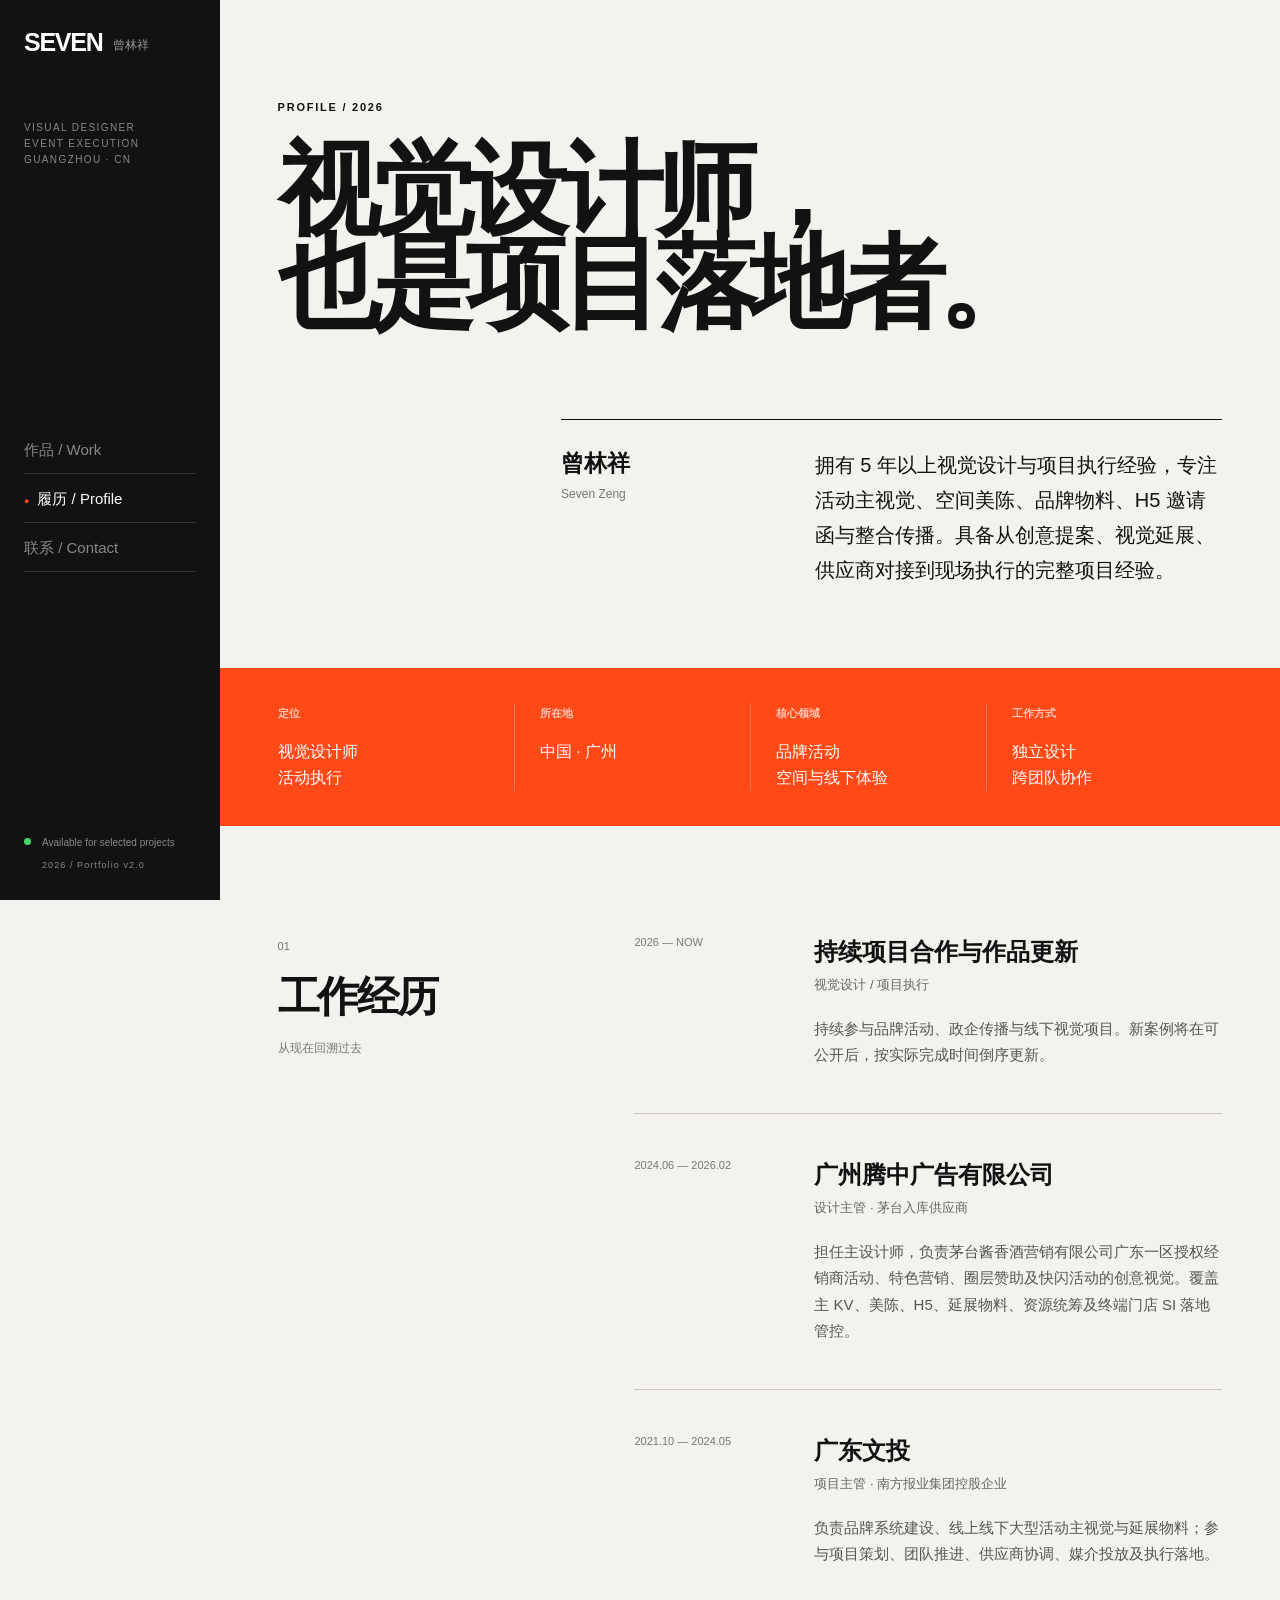
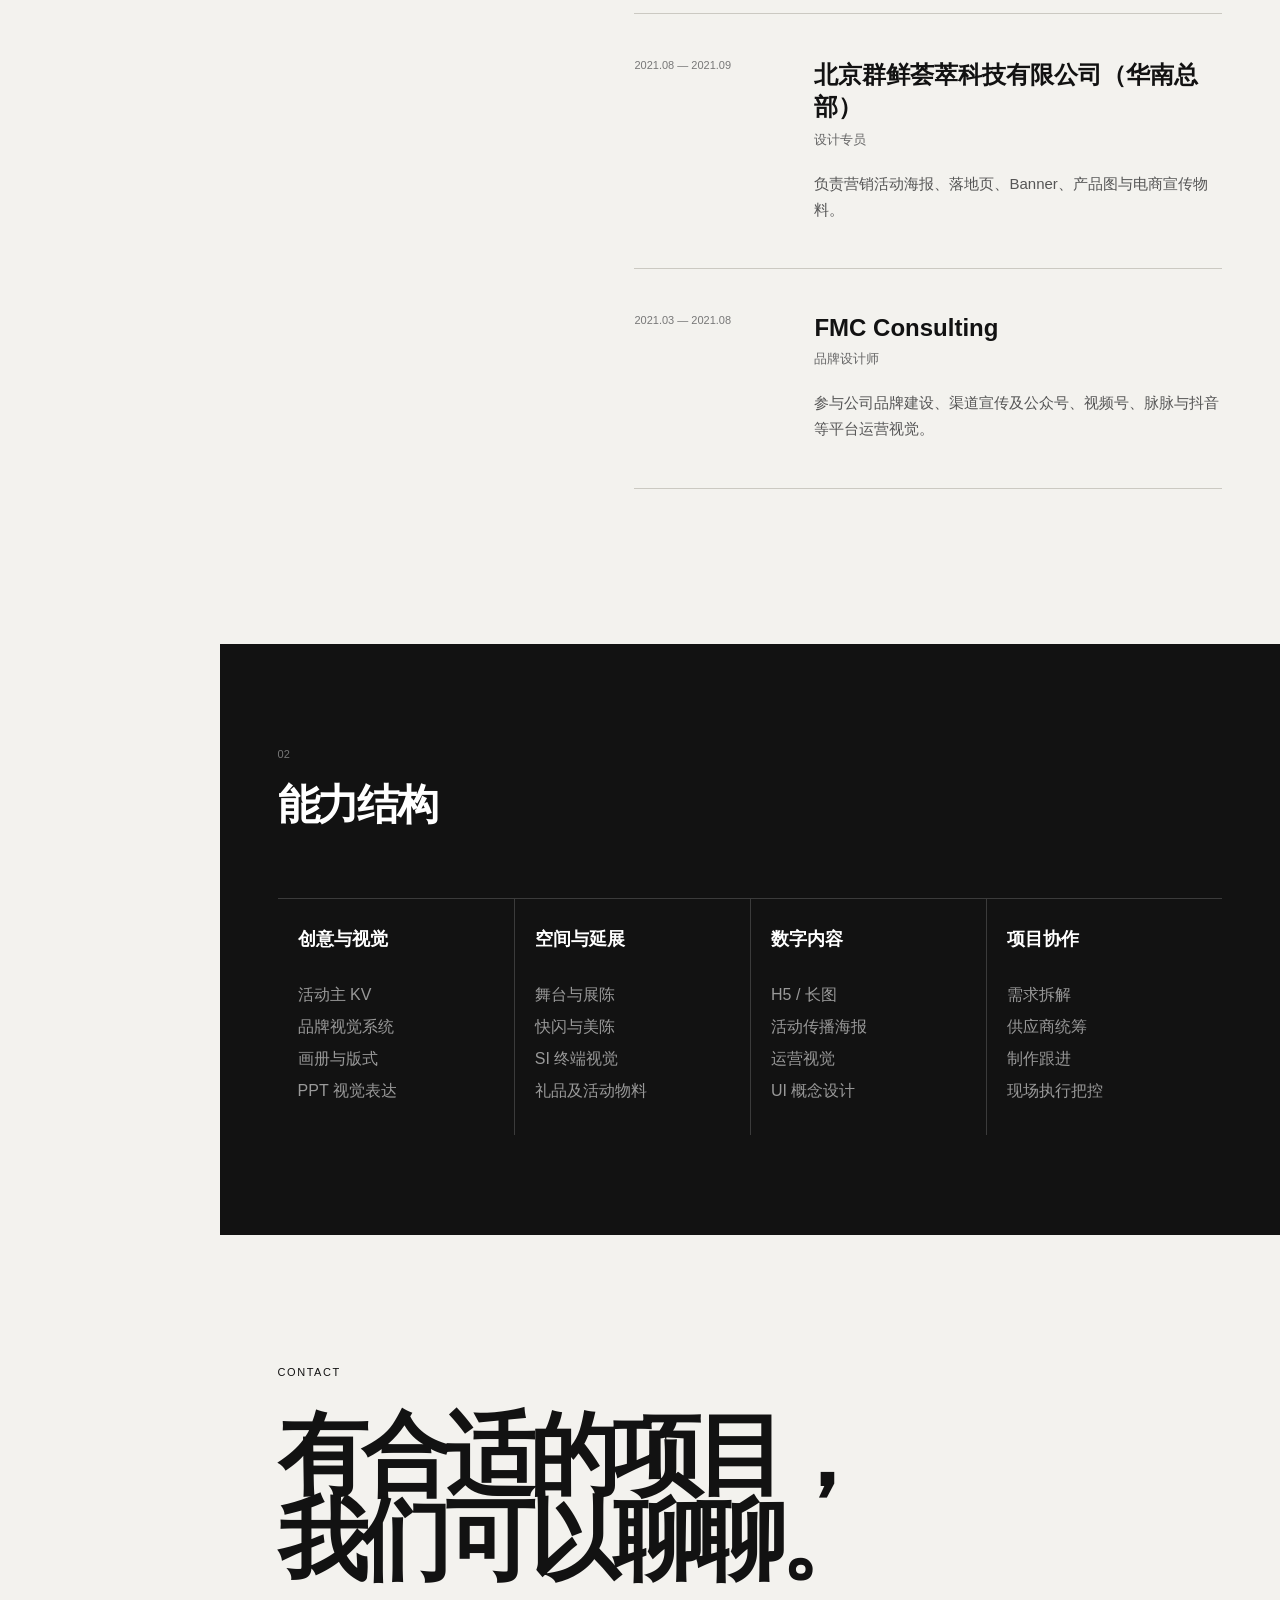
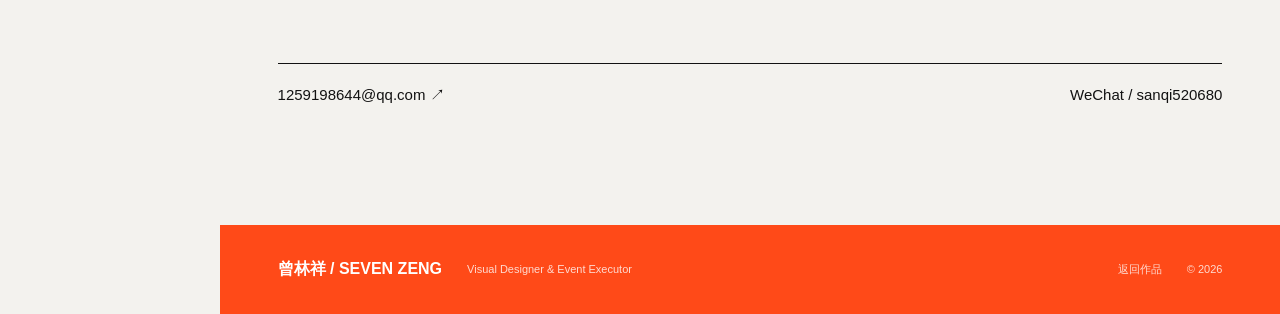
==== about.html @ 03cc4fc3 "Redesign portfolio with expanded case studies" ====
<!doctype html><html lang="zh-CN"><head><meta charset="utf-8"><meta name="viewport" content="width=device-width,initial-scale=1"><title>履历 — 曾林祥 Seven</title><meta name="description" content="曾林祥（Seven）的个人履历、工作经历与专业能力。"><link rel="stylesheet" href="styles.css"></head><body>
<aside class="rail"><a class="brand" href="index.html"><b>SEVEN</b><span>曾林祥</span></a><div class="rail-role"><span>VISUAL DESIGNER</span><span>EVENT EXECUTION</span><span>GUANGZHOU · CN</span></div><nav><a href="index.html">作品 / Work</a><a class="active" href="about.html">履历 / Profile</a><a href="mailto:1259198644@qq.com">联系 / Contact</a></nav><div class="rail-foot"><i></i><span>Available for selected projects</span><small>2026 / Portfolio v2.0</small></div></aside>
<main class="page about-page"><section class="profile-hero"><p class="eyebrow">PROFILE / 2026</p><h1>视觉设计师，<br>也是项目落地者。</h1><div class="profile-intro"><h2>曾林祥 <span>Seven Zeng</span></h2><p>拥有 5 年以上视觉设计与项目执行经验，专注活动主视觉、空间美陈、品牌物料、H5 邀请函与整合传播。具备从创意提案、视觉延展、供应商对接到现场执行的完整项目经验。</p></div></section>
<section class="profile-facts"><div><b>定位</b><p>视觉设计师<br>活动执行</p></div><div><b>所在地</b><p>中国 · 广州</p></div><div><b>核心领域</b><p>品牌活动<br>空间与线下体验</p></div><div><b>工作方式</b><p>独立设计<br>跨团队协作</p></div></section>
<section class="resume-section"><div class="resume-title"><span>01</span><h2>工作经历</h2><p>从现在回溯过去</p></div><div class="timeline">
<article><time>2026 — NOW</time><div><h3>持续项目合作与作品更新</h3><h4>视觉设计 / 项目执行</h4><p>持续参与品牌活动、政企传播与线下视觉项目。新案例将在可公开后，按实际完成时间倒序更新。</p></div></article>
<article><time>2024.06 — 2026.02</time><div><h3>广州腾中广告有限公司</h3><h4>设计主管 · 茅台入库供应商</h4><p>担任主设计师，负责茅台酱香酒营销有限公司广东一区授权经销商活动、特色营销、圈层赞助及快闪活动的创意视觉。覆盖主 KV、美陈、H5、延展物料、资源统筹及终端门店 SI 落地管控。</p></div></article>
<article><time>2021.10 — 2024.05</time><div><h3>广东文投</h3><h4>项目主管 · 南方报业集团控股企业</h4><p>负责品牌系统建设、线上线下大型活动主视觉与延展物料；参与项目策划、团队推进、供应商协调、媒介投放及执行落地。</p></div></article>
<article><time>2021.08 — 2021.09</time><div><h3>北京群鲜荟萃科技有限公司（华南总部）</h3><h4>设计专员</h4><p>负责营销活动海报、落地页、Banner、产品图与电商宣传物料。</p></div></article>
<article><time>2021.03 — 2021.08</time><div><h3>FMC Consulting</h3><h4>品牌设计师</h4><p>参与公司品牌建设、渠道宣传及公众号、视频号、脉脉与抖音等平台运营视觉。</p></div></article></div></section>
<section class="expertise"><div><span>02</span><h2>能力结构</h2></div><div class="expertise-grid"><article><b>创意与视觉</b><p>活动主 KV<br>品牌视觉系统<br>画册与版式<br>PPT 视觉表达</p></article><article><b>空间与延展</b><p>舞台与展陈<br>快闪与美陈<br>SI 终端视觉<br>礼品及活动物料</p></article><article><b>数字内容</b><p>H5 / 长图<br>活动传播海报<br>运营视觉<br>UI 概念设计</p></article><article><b>项目协作</b><p>需求拆解<br>供应商统筹<br>制作跟进<br>现场执行把控</p></article></div></section>
<section class="contact-panel"><p>CONTACT</p><h2>有合适的项目，<br>我们可以聊聊。</h2><div><a href="mailto:1259198644@qq.com">1259198644@qq.com ↗</a><span>WeChat / sanqi520680</span></div></section>
<footer><div><b>曾林祥 / SEVEN ZENG</b><span>Visual Designer & Event Executor</span></div><div><a href="index.html">返回作品</a><span>© 2026</span></div></footer></main><script src="site.js"></script></body></html>
---- styles.css ----
:root{--ink:#121212;--paper:#f3f2ee;--white:#fff;--acid:#ff4a18;--line:#cbc9c2;--rail:220px;--pad:clamp(24px,4.5vw,76px)}*{box-sizing:border-box}html{scroll-behavior:smooth}body{margin:0;background:var(--paper);color:var(--ink);font-family:Arial,"PingFang SC","Noto Sans SC","Microsoft YaHei",sans-serif}a{color:inherit;text-decoration:none}img{display:block;width:100%;height:auto}button{font:inherit}.rail{position:fixed;inset:0 auto 0 0;width:var(--rail);padding:28px 24px;background:var(--ink);color:#fff;display:flex;flex-direction:column;z-index:20}.brand{display:flex;align-items:end;gap:10px}.brand b{font-size:25px;letter-spacing:-.05em}.brand span{font-size:12px;color:#999;padding-bottom:3px}.rail-role{margin-top:65px;display:grid;gap:5px;font-size:10px;letter-spacing:.14em;color:#888}.rail nav{display:grid;gap:3px;margin:auto 0}.rail nav a{font-size:15px;padding:13px 0;border-bottom:1px solid #333;color:#888;transition:.2s}.rail nav a:hover,.rail nav .active{color:#fff}.rail nav .active:before{content:"●";color:var(--acid);font-size:9px;margin-right:8px}.rail-foot{display:grid;grid-template-columns:9px 1fr;gap:9px;font-size:10px;color:#888;line-height:1.5}.rail-foot i{width:7px;height:7px;border-radius:50%;background:#48d56a;margin-top:3px}.rail-foot small{grid-column:2;font-size:9px;letter-spacing:.12em}.page{margin-left:var(--rail)}.masthead{min-height:690px;padding:80px var(--pad) 62px;display:grid;grid-template-columns:minmax(0,1.6fr) minmax(220px,.55fr);align-items:end;gap:8vw;border-bottom:1px solid var(--line)}.eyebrow{font-size:11px;letter-spacing:.16em;font-weight:700}.masthead h1,.profile-hero h1{font-size:clamp(62px,8vw,128px);line-height:.91;letter-spacing:-.075em;margin:30px 0 42px;font-weight:650}.lead{max-width:650px;font-size:20px;line-height:1.7;margin:0}.mast-index{border-top:1px solid}.mast-index div{display:grid;grid-template-columns:100px 1fr;align-items:center;padding:22px 0;border-bottom:1px solid var(--line)}.mast-index strong{font-size:32px}.mast-index span{font-size:13px;color:#666;line-height:1.4}.current{display:grid;grid-template-columns:200px 1.5fr 1fr;gap:30px;padding:26px var(--pad);background:var(--acid);color:#fff;align-items:center}.current>div{display:flex;gap:10px;align-items:center;font-size:12px}.status{width:8px;height:8px;border-radius:50%;background:#fff;box-shadow:0 0 0 5px #ffffff30}.current h2{font-size:18px;margin:0}.current p{font-size:13px;line-height:1.5;margin:0;opacity:.78}.section-head{padding:100px var(--pad) 28px;display:flex;align-items:end;justify-content:space-between;border-bottom:1px solid var(--line)}.section-head>div{display:flex;gap:25px;align-items:baseline}.section-head span,.resume-title span,.expertise>div>span{font-size:11px;color:#777}.section-head h2{font-size:clamp(34px,4vw,60px);letter-spacing:-.055em;margin:0}.section-head p{font-size:12px;color:#777}.featured{padding:28px var(--pad) 120px;display:grid;grid-template-columns:repeat(2,minmax(0,1fr));gap:90px 26px}.feature{opacity:0;transform:translateY(24px);transition:.65s ease}.feature.in{opacity:1;transform:none}.feature.hero-case{grid-column:1/-1}.feature-img{position:relative;overflow:hidden;background:#ddd}.feature-img img{aspect-ratio:16/10;object-fit:cover;transition:transform .7s cubic-bezier(.2,.7,.2,1)}.hero-case .feature-img img{aspect-ratio:16/8}.feature-img span{position:absolute;right:0;bottom:0;background:var(--ink);color:#fff;padding:14px 18px;font-size:12px;transform:translateY(100%);transition:.25s}.feature a:hover img,.archive a:hover img{transform:scale(1.02)}.feature a:hover .feature-img span{transform:none}.feature-copy{display:grid;grid-template-columns:44px 1fr;gap:16px;padding-top:18px;border-top:3px solid var(--ink);margin-top:8px}.number{font-size:11px;color:#777;padding-top:4px}.feature-copy p,.archive p{font-size:11px;letter-spacing:.05em;color:#777;margin:0 0 9px}.feature-copy h3{font-size:clamp(29px,3.2vw,52px);line-height:1;margin:0 0 9px;letter-spacing:-.045em}.feature-copy h4,.archive h4{font-size:14px;font-weight:400;color:#555;margin:0}.feature-desc{max-width:600px;font-size:15px;line-height:1.65;color:#555;margin-top:20px}.archive-head{padding-top:30px}.filters{padding:22px var(--pad);display:flex;gap:8px;border-bottom:1px solid var(--line)}.filters button{border:1px solid var(--ink);background:transparent;padding:9px 15px;border-radius:100px;font-size:12px;cursor:pointer}.filters .active{background:var(--ink);color:#fff}.archive{padding:32px var(--pad) 130px;display:grid;grid-template-columns:repeat(3,minmax(0,1fr));gap:65px 18px}.archive article,.cap-grid article,.timeline article{opacity:0;transform:translateY(18px);transition:.55s ease}.archive article.in,.cap-grid article.in,.timeline article.in{opacity:1;transform:none}.archive article>a>div{position:relative;overflow:hidden;background:#ddd}.archive img{aspect-ratio:16/10;object-fit:cover;transition:.5s}.archive article>a>div span{position:absolute;left:10px;top:10px;background:#fff;padding:6px 8px;font-size:10px}.archive p{margin-top:14px}.archive h3{font-size:24px;letter-spacing:-.035em;margin:0 0 7px}.empty{grid-column:1/-1}.capabilities{background:var(--ink);color:#fff}.section-head.dark{border-color:#373737}.section-head.dark p,.section-head.dark span{color:#888}.cap-grid{padding:45px var(--pad) 100px;display:grid;grid-template-columns:repeat(4,1fr)}.cap-grid article{padding:5px 24px 45px;border-left:1px solid #3b3b3b;min-height:250px}.cap-grid article:first-child{border-left:0}.cap-grid b{color:var(--acid);font-size:11px}.cap-grid h3{font-size:24px;margin:80px 0 16px}.cap-grid p{font-size:14px;color:#999;line-height:1.7}.home-about{padding:120px var(--pad) 150px}.home-about>p,.contact-panel>p{font-size:11px;letter-spacing:.14em}.home-about h2{font-size:clamp(38px,5.2vw,74px);line-height:1.12;letter-spacing:-.055em;max-width:1100px;margin:40px 0 65px}.home-about a{display:flex;justify-content:space-between;border-top:1px solid;border-bottom:1px solid;padding:22px 0;font-size:15px}.home-about a span{font-size:24px}footer{background:var(--acid);color:#fff;padding:34px var(--pad);display:flex;justify-content:space-between}footer div{display:flex;gap:25px;align-items:center}footer span,footer a{font-size:11px;opacity:.8}
.profile-hero{padding:90px var(--pad) 80px}.profile-hero h1{margin-bottom:90px}.profile-intro{margin-left:30%;display:grid;grid-template-columns:1fr 2fr;gap:50px;padding-top:28px;border-top:1px solid}.profile-intro h2{margin:0;font-size:23px}.profile-intro h2 span{display:block;font-size:12px;color:#777;margin-top:8px;font-weight:400}.profile-intro p{font-size:20px;line-height:1.75;margin:0}.profile-facts{display:grid;grid-template-columns:repeat(4,1fr);background:var(--acid);color:#fff;padding:35px var(--pad)}.profile-facts div{padding:0 25px;border-left:1px solid #ffffff40}.profile-facts div:first-child{padding-left:0;border:0}.profile-facts b{font-size:11px;opacity:.7}.profile-facts p{font-size:16px;line-height:1.6;margin:18px 0 0}.resume-section{padding:110px var(--pad);display:grid;grid-template-columns:1fr 2.2fr;gap:7vw}.resume-title{position:sticky;top:40px;height:max-content}.resume-title h2,.expertise h2{font-size:42px;letter-spacing:-.05em;margin:15px 0}.resume-title p{font-size:12px;color:#777}.timeline article{display:grid;grid-template-columns:150px 1fr;gap:30px;padding:0 0 45px;margin-bottom:45px;border-bottom:1px solid var(--line)}.timeline time{font-size:11px;color:#777}.timeline h3{font-size:24px;margin:0 0 8px}.timeline h4{font-size:13px;font-weight:400;margin:0 0 22px;color:#666}.timeline p{font-size:15px;line-height:1.75;color:#555;margin:0}.expertise{background:var(--ink);color:#fff;padding:100px var(--pad)}.expertise-grid{display:grid;grid-template-columns:repeat(4,1fr);margin-top:65px;border-top:1px solid #3b3b3b}.expertise-grid article{padding:28px 20px;border-left:1px solid #3b3b3b}.expertise-grid article:first-child{border:0}.expertise-grid b{font-size:18px}.expertise-grid p{color:#999;line-height:2;margin:28px 0 0}.contact-panel{padding:120px var(--pad)}.contact-panel h2{font-size:clamp(55px,7vw,112px);letter-spacing:-.07em;line-height:.95;margin:35px 0 80px}.contact-panel>div{display:flex;justify-content:space-between;border-top:1px solid;padding-top:22px}.contact-panel a,.contact-panel span{font-size:15px}
.case-hero{min-height:620px;padding:90px var(--pad) 70px;display:flex;flex-direction:column;justify-content:flex-end;border-bottom:1px solid var(--line)}.case-hero>p{font-size:11px;color:#777;letter-spacing:.08em}.case-hero h1{font-size:clamp(62px,9vw,145px);line-height:.88;letter-spacing:-.075em;margin:28px 0}.case-hero h2{font-size:20px;font-weight:400;margin:0}.case-brief{padding:45px var(--pad) 100px;display:grid;grid-template-columns:1fr 1fr 2fr;gap:50px}.case-brief b{font-size:10px;letter-spacing:.1em;color:#777}.case-brief p{font-size:14px;line-height:1.7}.case-summary p{font-size:20px;margin-top:12px}.case-gallery{padding:0 var(--pad) 130px;display:grid;gap:28px}.case-gallery figure{margin:0}.case-gallery img{background:#ddd}.case-gallery figcaption{font-size:10px;color:#777;text-align:right;margin-top:8px}.next-case{display:block;padding:50px var(--pad) 80px;border-top:1px solid}.next-case>span{font-size:10px;letter-spacing:.14em}.next-case>div{display:flex;justify-content:space-between;align-items:center;margin-top:20px}.next-case b{font-size:clamp(38px,6vw,90px);letter-spacing:-.06em}.next-case i{font-size:60px;font-style:normal}
@media(max-width:900px){:root{--rail:0px}.rail{position:sticky;top:0;width:100%;height:64px;padding:0 20px;flex-direction:row;align-items:center;justify-content:space-between}.rail-role,.rail-foot{display:none}.rail nav{display:flex;margin:0;gap:14px}.rail nav a{border:0;padding:8px 0;font-size:12px}.rail nav .active:before{display:none}.page{margin-left:0}.masthead{min-height:auto;padding-top:85px;grid-template-columns:1fr}.current{grid-template-columns:1fr}.archive{grid-template-columns:repeat(2,1fr)}.cap-grid,.expertise-grid{grid-template-columns:repeat(2,1fr)}.profile-intro{margin-left:0}.resume-section{grid-template-columns:1fr}.resume-title{position:static}.case-brief{grid-template-columns:1fr 1fr}.case-summary{grid-column:1/-1}}
@media(max-width:600px){.brand b{font-size:20px}.brand span{display:none}.masthead h1,.profile-hero h1{font-size:clamp(48px,15vw,72px)}.lead{font-size:17px}.mast-index{display:none}.current{gap:10px}.current h2{font-size:16px}.current p{font-size:12px}.section-head{padding-top:75px}.section-head p{display:none}.featured{grid-template-columns:1fr;gap:65px;padding-bottom:90px}.feature.hero-case{grid-column:auto}.hero-case .feature-img img,.feature-img img{aspect-ratio:4/3}.feature-desc{font-size:14px}.archive{grid-template-columns:1fr}.filters{overflow-x:auto}.filters button{white-space:nowrap}.cap-grid,.expertise-grid{grid-template-columns:1fr}.cap-grid article{border-left:0;border-top:1px solid #333;min-height:auto}.cap-grid h3{margin-top:45px}.profile-intro{grid-template-columns:1fr}.profile-facts{grid-template-columns:repeat(2,1fr);gap:30px}.profile-facts div:nth-child(3){padding-left:0;border:0}.timeline article{grid-template-columns:1fr;gap:12px}.expertise-grid article{border-left:0;border-top:1px solid #333}.case-hero{min-height:500px}.case-brief{grid-template-columns:1fr}.case-summary{grid-column:auto}.case-summary p{font-size:17px}footer,footer div{flex-direction:column;align-items:flex-start;gap:8px}}
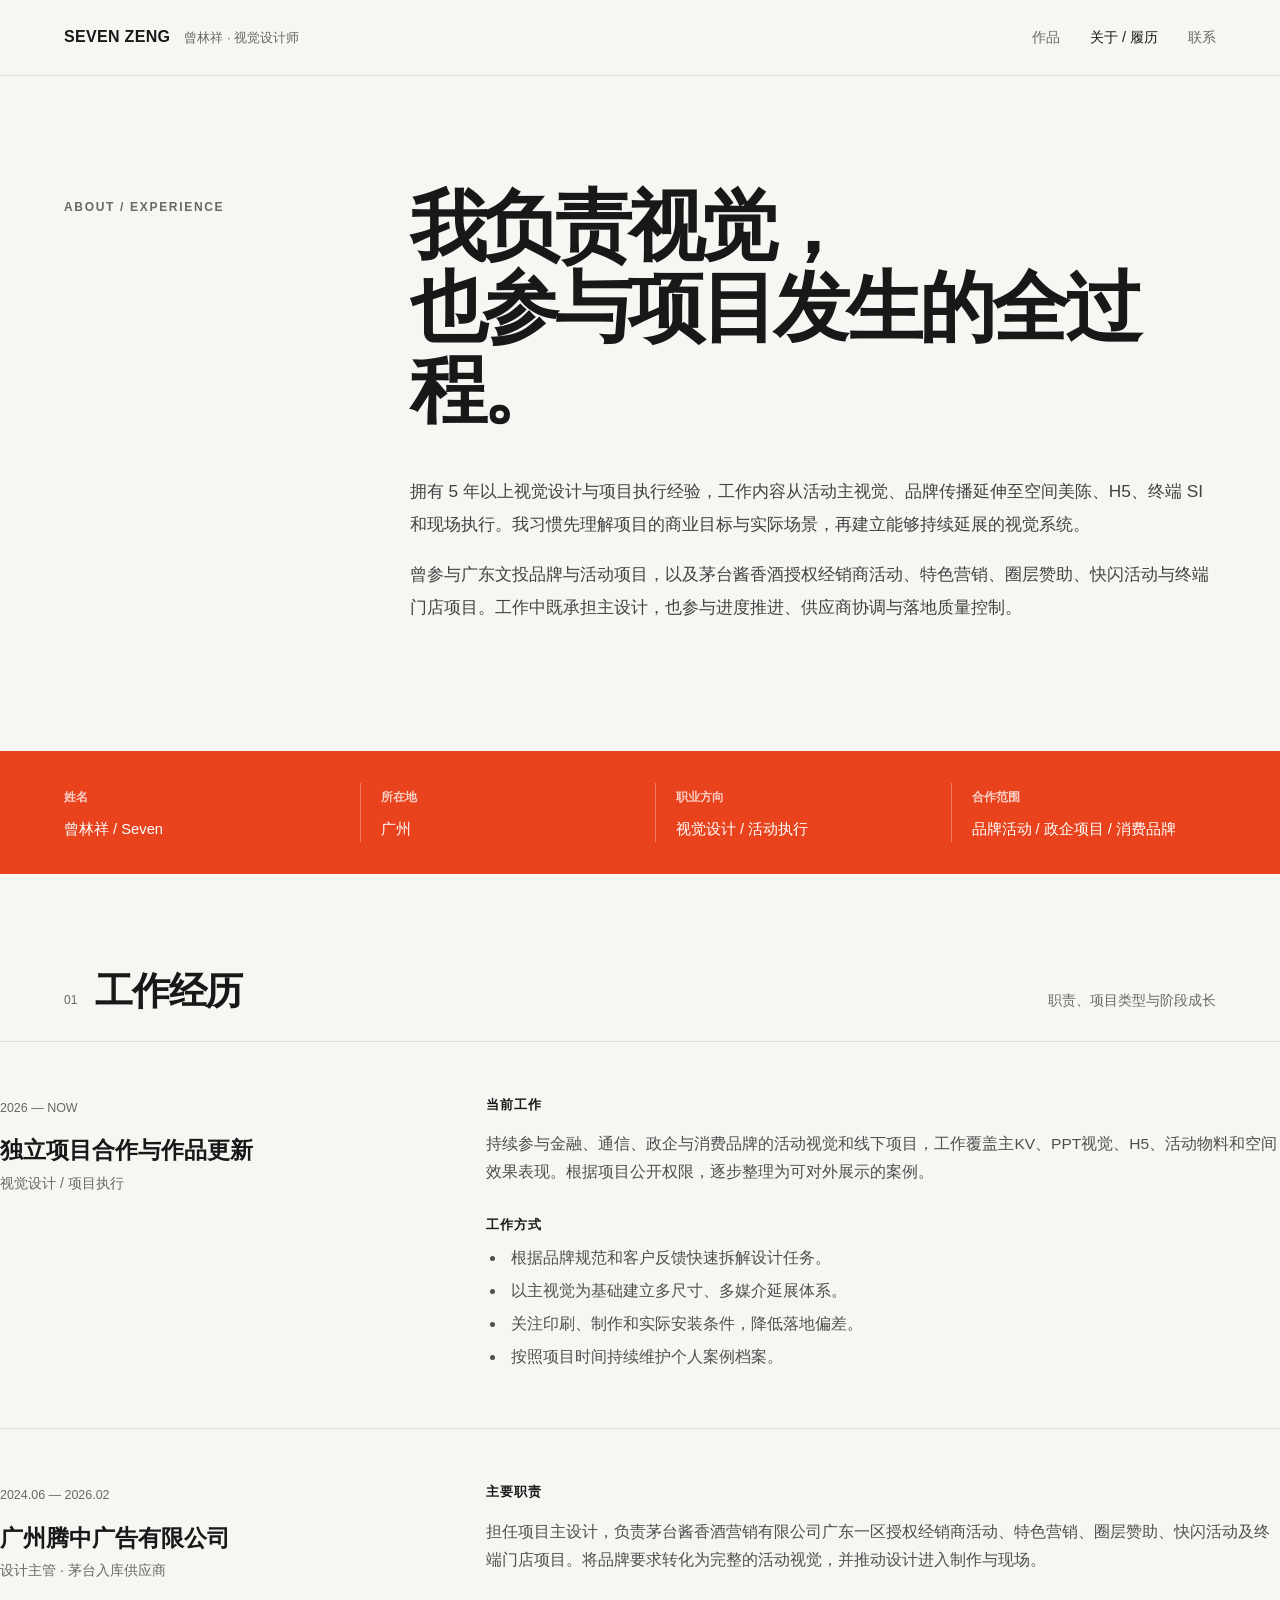
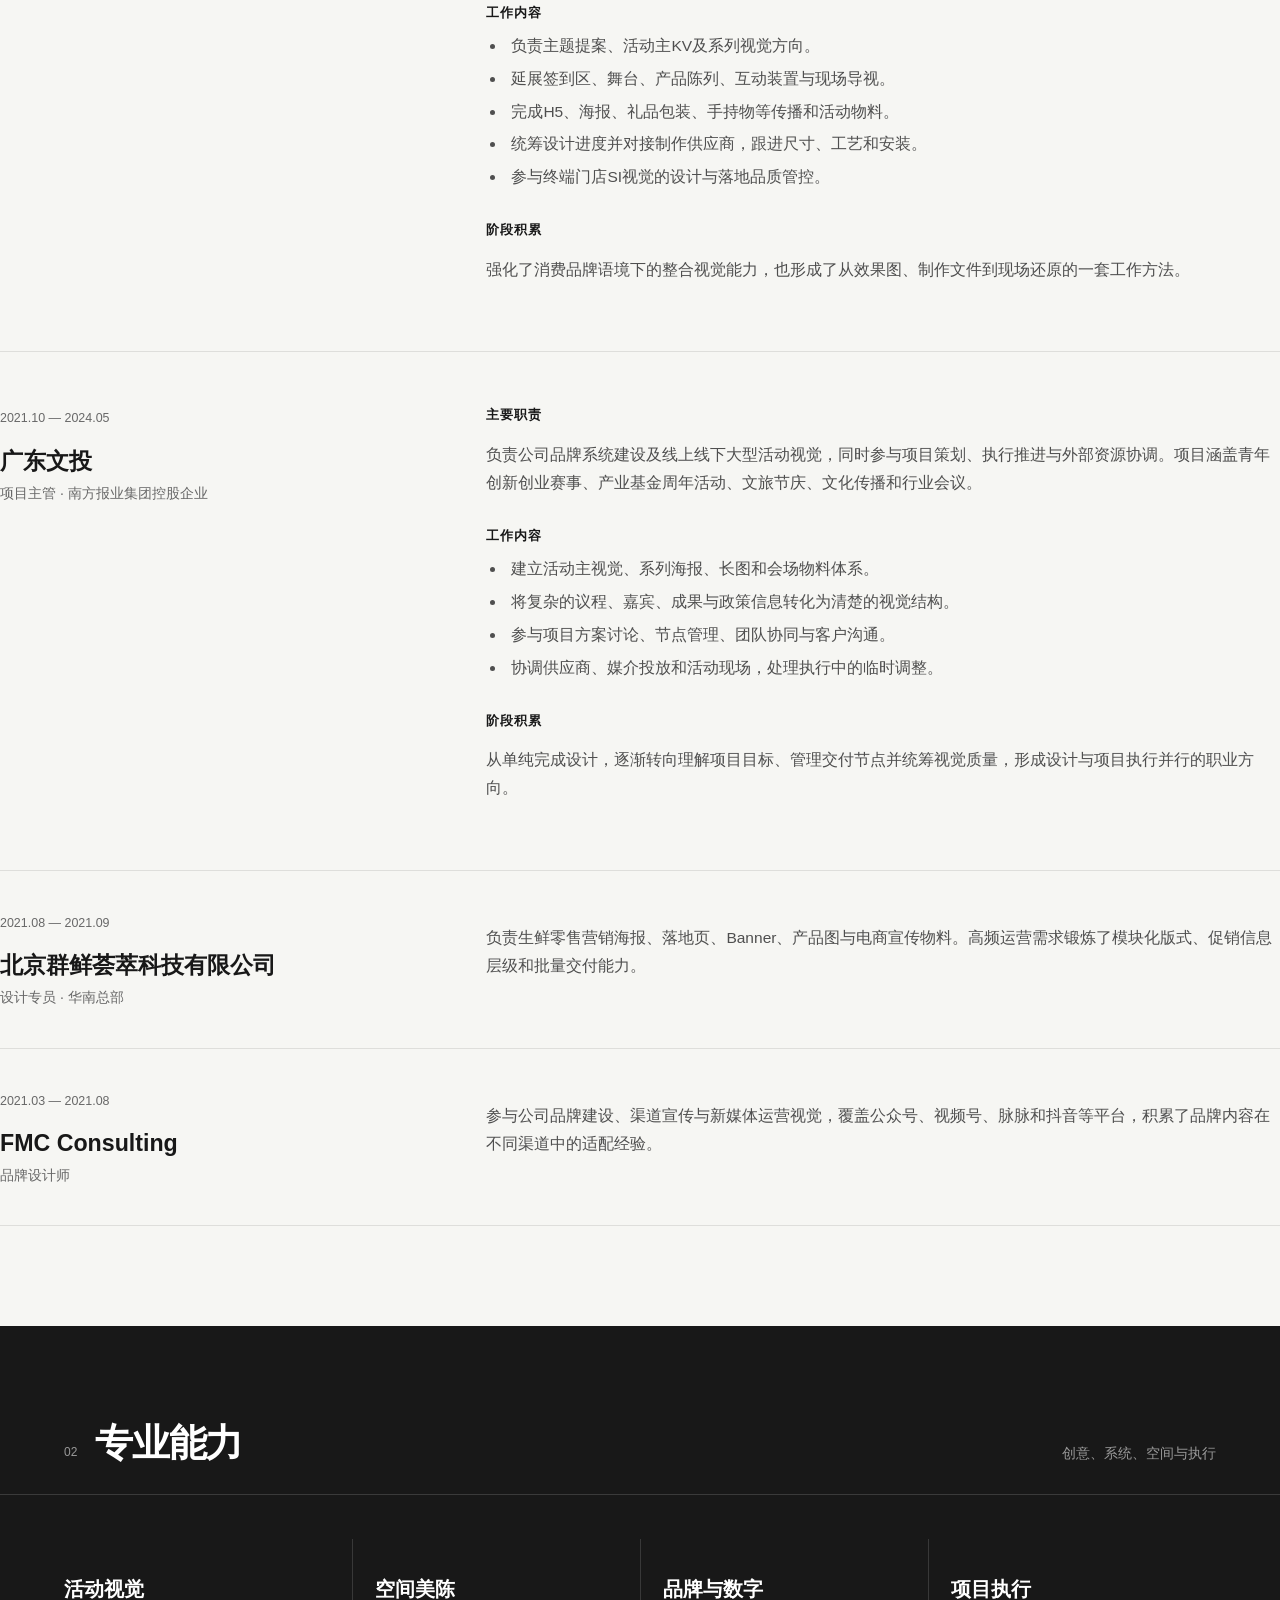
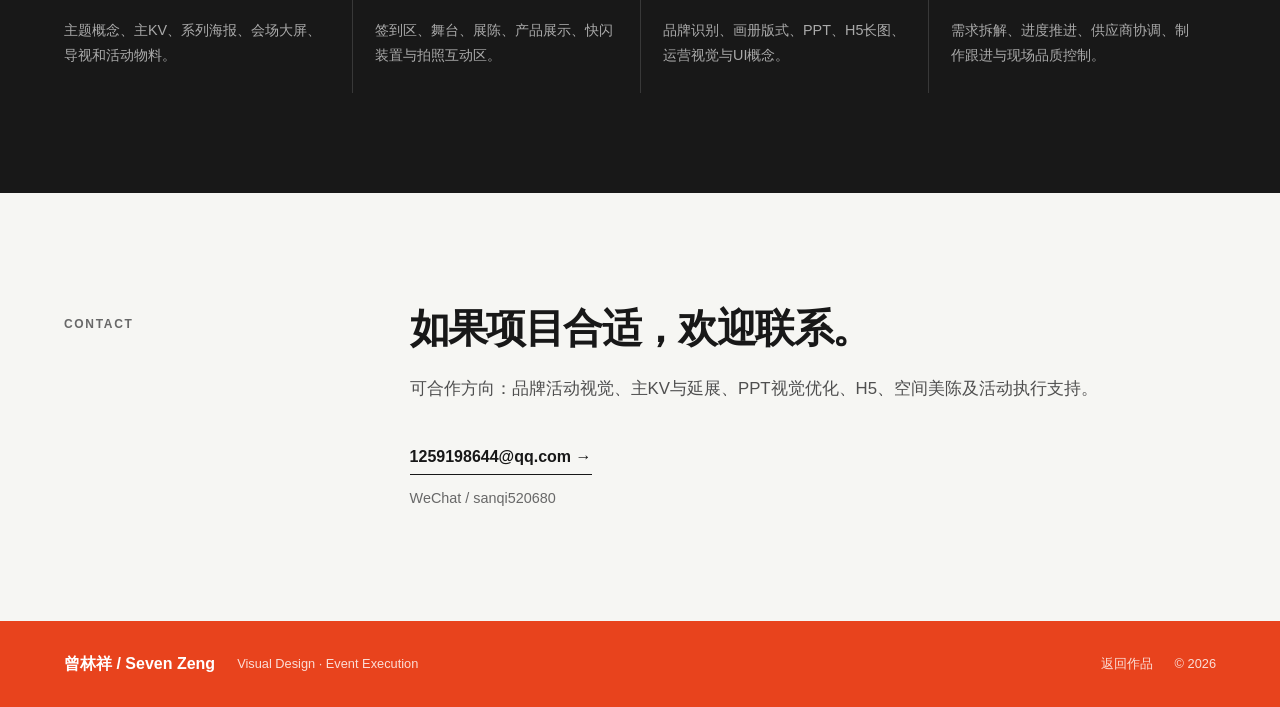
==== commit 4a435fc8: "Expand portfolio narratives and refine typography" ====
--- a/about.html
+++ b/about.html
@@ -1,13 +1,11 @@
-<!doctype html><html lang="zh-CN"><head><meta charset="utf-8"><meta name="viewport" content="width=device-width,initial-scale=1"><title>履历 — 曾林祥 Seven</title><meta name="description" content="曾林祥（Seven）的个人履历、工作经历与专业能力。"><link rel="stylesheet" href="styles.css"></head><body>
-<aside class="rail"><a class="brand" href="index.html"><b>SEVEN</b><span>曾林祥</span></a><div class="rail-role"><span>VISUAL DESIGNER</span><span>EVENT EXECUTION</span><span>GUANGZHOU · CN</span></div><nav><a href="index.html">作品 / Work</a><a class="active" href="about.html">履历 / Profile</a><a href="mailto:1259198644@qq.com">联系 / Contact</a></nav><div class="rail-foot"><i></i><span>Available for selected projects</span><small>2026 / Portfolio v2.0</small></div></aside>
-<main class="page about-page"><section class="profile-hero"><p class="eyebrow">PROFILE / 2026</p><h1>视觉设计师，<br>也是项目落地者。</h1><div class="profile-intro"><h2>曾林祥 <span>Seven Zeng</span></h2><p>拥有 5 年以上视觉设计与项目执行经验，专注活动主视觉、空间美陈、品牌物料、H5 邀请函与整合传播。具备从创意提案、视觉延展、供应商对接到现场执行的完整项目经验。</p></div></section>
-<section class="profile-facts"><div><b>定位</b><p>视觉设计师<br>活动执行</p></div><div><b>所在地</b><p>中国 · 广州</p></div><div><b>核心领域</b><p>品牌活动<br>空间与线下体验</p></div><div><b>工作方式</b><p>独立设计<br>跨团队协作</p></div></section>
-<section class="resume-section"><div class="resume-title"><span>01</span><h2>工作经历</h2><p>从现在回溯过去</p></div><div class="timeline">
-<article><time>2026 — NOW</time><div><h3>持续项目合作与作品更新</h3><h4>视觉设计 / 项目执行</h4><p>持续参与品牌活动、政企传播与线下视觉项目。新案例将在可公开后，按实际完成时间倒序更新。</p></div></article>
-<article><time>2024.06 — 2026.02</time><div><h3>广州腾中广告有限公司</h3><h4>设计主管 · 茅台入库供应商</h4><p>担任主设计师，负责茅台酱香酒营销有限公司广东一区授权经销商活动、特色营销、圈层赞助及快闪活动的创意视觉。覆盖主 KV、美陈、H5、延展物料、资源统筹及终端门店 SI 落地管控。</p></div></article>
-<article><time>2021.10 — 2024.05</time><div><h3>广东文投</h3><h4>项目主管 · 南方报业集团控股企业</h4><p>负责品牌系统建设、线上线下大型活动主视觉与延展物料；参与项目策划、团队推进、供应商协调、媒介投放及执行落地。</p></div></article>
-<article><time>2021.08 — 2021.09</time><div><h3>北京群鲜荟萃科技有限公司（华南总部）</h3><h4>设计专员</h4><p>负责营销活动海报、落地页、Banner、产品图与电商宣传物料。</p></div></article>
-<article><time>2021.03 — 2021.08</time><div><h3>FMC Consulting</h3><h4>品牌设计师</h4><p>参与公司品牌建设、渠道宣传及公众号、视频号、脉脉与抖音等平台运营视觉。</p></div></article></div></section>
-<section class="expertise"><div><span>02</span><h2>能力结构</h2></div><div class="expertise-grid"><article><b>创意与视觉</b><p>活动主 KV<br>品牌视觉系统<br>画册与版式<br>PPT 视觉表达</p></article><article><b>空间与延展</b><p>舞台与展陈<br>快闪与美陈<br>SI 终端视觉<br>礼品及活动物料</p></article><article><b>数字内容</b><p>H5 / 长图<br>活动传播海报<br>运营视觉<br>UI 概念设计</p></article><article><b>项目协作</b><p>需求拆解<br>供应商统筹<br>制作跟进<br>现场执行把控</p></article></div></section>
-<section class="contact-panel"><p>CONTACT</p><h2>有合适的项目，<br>我们可以聊聊。</h2><div><a href="mailto:1259198644@qq.com">1259198644@qq.com ↗</a><span>WeChat / sanqi520680</span></div></section>
-<footer><div><b>曾林祥 / SEVEN ZENG</b><span>Visual Designer & Event Executor</span></div><div><a href="index.html">返回作品</a><span>© 2026</span></div></footer></main><script src="site.js"></script></body></html>
+<!doctype html><html lang="zh-CN"><head><meta charset="utf-8"><meta name="viewport" content="width=device-width,initial-scale=1"><title>关于与履历 — 曾林祥 Seven</title><meta name="description" content="曾林祥的工作经历、项目职责、专业能力与联系方式。"><link rel="stylesheet" href="styles.css"></head><body><header class="site-header"><a class="logo" href="index.html"><b>SEVEN ZENG</b><span>曾林祥 · 视觉设计师</span></a><nav><a href="index.html">作品</a><a class="active" href="about.html">关于 / 履历</a><a href="mailto:1259198644@qq.com">联系</a></nav></header><main>
+<section class="about-intro"><p class="kicker">ABOUT / EXPERIENCE</p><div><h1>我负责视觉，<br>也参与项目发生的全过程。</h1><p>拥有 5 年以上视觉设计与项目执行经验，工作内容从活动主视觉、品牌传播延伸至空间美陈、H5、终端 SI 和现场执行。我习惯先理解项目的商业目标与实际场景，再建立能够持续延展的视觉系统。</p><p>曾参与广东文投品牌与活动项目，以及茅台酱香酒授权经销商活动、特色营销、圈层赞助、快闪活动与终端门店项目。工作中既承担主设计，也参与进度推进、供应商协调与落地质量控制。</p></div></section>
+<section class="profile-data"><div><b>姓名</b><p>曾林祥 / Seven</p></div><div><b>所在地</b><p>广州</p></div><div><b>职业方向</b><p>视觉设计 / 活动执行</p></div><div><b>合作范围</b><p>品牌活动 / 政企项目 / 消费品牌</p></div></section>
+<section class="experience"><div class="section-title"><div><span>01</span><h2>工作经历</h2></div><p>职责、项目类型与阶段成长</p></div>
+<article class="job"><div class="job-meta"><time>2026 — NOW</time><h3>独立项目合作与作品更新</h3><p>视觉设计 / 项目执行</p></div><div class="job-body"><h4>当前工作</h4><p>持续参与金融、通信、政企与消费品牌的活动视觉和线下项目，工作覆盖主KV、PPT视觉、H5、活动物料和空间效果表现。根据项目公开权限，逐步整理为可对外展示的案例。</p><h4>工作方式</h4><ul><li>根据品牌规范和客户反馈快速拆解设计任务。</li><li>以主视觉为基础建立多尺寸、多媒介延展体系。</li><li>关注印刷、制作和实际安装条件，降低落地偏差。</li><li>按照项目时间持续维护个人案例档案。</li></ul></div></article>
+<article class="job"><div class="job-meta"><time>2024.06 — 2026.02</time><h3>广州腾中广告有限公司</h3><p>设计主管 · 茅台入库供应商</p></div><div class="job-body"><h4>主要职责</h4><p>担任项目主设计，负责茅台酱香酒营销有限公司广东一区授权经销商活动、特色营销、圈层赞助、快闪活动及终端门店项目。将品牌要求转化为完整的活动视觉，并推动设计进入制作与现场。</p><h4>工作内容</h4><ul><li>负责主题提案、活动主KV及系列视觉方向。</li><li>延展签到区、舞台、产品陈列、互动装置与现场导视。</li><li>完成H5、海报、礼品包装、手持物等传播和活动物料。</li><li>统筹设计进度并对接制作供应商，跟进尺寸、工艺和安装。</li><li>参与终端门店SI视觉的设计与落地品质管控。</li></ul><h4>阶段积累</h4><p>强化了消费品牌语境下的整合视觉能力，也形成了从效果图、制作文件到现场还原的一套工作方法。</p></div></article>
+<article class="job"><div class="job-meta"><time>2021.10 — 2024.05</time><h3>广东文投</h3><p>项目主管 · 南方报业集团控股企业</p></div><div class="job-body"><h4>主要职责</h4><p>负责公司品牌系统建设及线上线下大型活动视觉，同时参与项目策划、执行推进与外部资源协调。项目涵盖青年创新创业赛事、产业基金周年活动、文旅节庆、文化传播和行业会议。</p><h4>工作内容</h4><ul><li>建立活动主视觉、系列海报、长图和会场物料体系。</li><li>将复杂的议程、嘉宾、成果与政策信息转化为清楚的视觉结构。</li><li>参与项目方案讨论、节点管理、团队协同与客户沟通。</li><li>协调供应商、媒介投放和活动现场，处理执行中的临时调整。</li></ul><h4>阶段积累</h4><p>从单纯完成设计，逐渐转向理解项目目标、管理交付节点并统筹视觉质量，形成设计与项目执行并行的职业方向。</p></div></article>
+<article class="job compact"><div class="job-meta"><time>2021.08 — 2021.09</time><h3>北京群鲜荟萃科技有限公司</h3><p>设计专员 · 华南总部</p></div><div class="job-body"><p>负责生鲜零售营销海报、落地页、Banner、产品图与电商宣传物料。高频运营需求锻炼了模块化版式、促销信息层级和批量交付能力。</p></div></article>
+<article class="job compact"><div class="job-meta"><time>2021.03 — 2021.08</time><h3>FMC Consulting</h3><p>品牌设计师</p></div><div class="job-body"><p>参与公司品牌建设、渠道宣传与新媒体运营视觉，覆盖公众号、视频号、脉脉和抖音等平台，积累了品牌内容在不同渠道中的适配经验。</p></div></article></section>
+<section class="skills-section"><div class="section-title inverse"><div><span>02</span><h2>专业能力</h2></div><p>创意、系统、空间与执行</p></div><div class="skills-grid"><article><h3>活动视觉</h3><p>主题概念、主KV、系列海报、会场大屏、导视和活动物料。</p></article><article><h3>空间美陈</h3><p>签到区、舞台、展陈、产品展示、快闪装置与拍照互动区。</p></article><article><h3>品牌与数字</h3><p>品牌识别、画册版式、PPT、H5长图、运营视觉与UI概念。</p></article><article><h3>项目执行</h3><p>需求拆解、进度推进、供应商协调、制作跟进与现场品质控制。</p></article></div></section>
+<section class="contact-section"><p class="kicker">CONTACT</p><div><h2>如果项目合适，欢迎联系。</h2><p>可合作方向：品牌活动视觉、主KV与延展、PPT视觉优化、H5、空间美陈及活动执行支持。</p><a href="mailto:1259198644@qq.com">1259198644@qq.com →</a><span>WeChat / sanqi520680</span></div></section></main><footer><div><b>曾林祥 / Seven Zeng</b><span>Visual Design · Event Execution</span></div><div><a href="index.html">返回作品</a><span>© 2026</span></div></footer></body></html>
--- a/styles.css
+++ b/styles.css
@@ -1,5 +1,4 @@
-:root{--ink:#121212;--paper:#f3f2ee;--white:#fff;--acid:#ff4a18;--line:#cbc9c2;--rail:220px;--pad:clamp(24px,4.5vw,76px)}*{box-sizing:border-box}html{scroll-behavior:smooth}body{margin:0;background:var(--paper);color:var(--ink);font-family:Arial,"PingFang SC","Noto Sans SC","Microsoft YaHei",sans-serif}a{color:inherit;text-decoration:none}img{display:block;width:100%;height:auto}button{font:inherit}.rail{position:fixed;inset:0 auto 0 0;width:var(--rail);padding:28px 24px;background:var(--ink);color:#fff;display:flex;flex-direction:column;z-index:20}.brand{display:flex;align-items:end;gap:10px}.brand b{font-size:25px;letter-spacing:-.05em}.brand span{font-size:12px;color:#999;padding-bottom:3px}.rail-role{margin-top:65px;display:grid;gap:5px;font-size:10px;letter-spacing:.14em;color:#888}.rail nav{display:grid;gap:3px;margin:auto 0}.rail nav a{font-size:15px;padding:13px 0;border-bottom:1px solid #333;color:#888;transition:.2s}.rail nav a:hover,.rail nav .active{color:#fff}.rail nav .active:before{content:"●";color:var(--acid);font-size:9px;margin-right:8px}.rail-foot{display:grid;grid-template-columns:9px 1fr;gap:9px;font-size:10px;color:#888;line-height:1.5}.rail-foot i{width:7px;height:7px;border-radius:50%;background:#48d56a;margin-top:3px}.rail-foot small{grid-column:2;font-size:9px;letter-spacing:.12em}.page{margin-left:var(--rail)}.masthead{min-height:690px;padding:80px var(--pad) 62px;display:grid;grid-template-columns:minmax(0,1.6fr) minmax(220px,.55fr);align-items:end;gap:8vw;border-bottom:1px solid var(--line)}.eyebrow{font-size:11px;letter-spacing:.16em;font-weight:700}.masthead h1,.profile-hero h1{font-size:clamp(62px,8vw,128px);line-height:.91;letter-spacing:-.075em;margin:30px 0 42px;font-weight:650}.lead{max-width:650px;font-size:20px;line-height:1.7;margin:0}.mast-index{border-top:1px solid}.mast-index div{display:grid;grid-template-columns:100px 1fr;align-items:center;padding:22px 0;border-bottom:1px solid var(--line)}.mast-index strong{font-size:32px}.mast-index span{font-size:13px;color:#666;line-height:1.4}.current{display:grid;grid-template-columns:200px 1.5fr 1fr;gap:30px;padding:26px var(--pad);background:var(--acid);color:#fff;align-items:center}.current>div{display:flex;gap:10px;align-items:center;font-size:12px}.status{width:8px;height:8px;border-radius:50%;background:#fff;box-shadow:0 0 0 5px #ffffff30}.current h2{font-size:18px;margin:0}.current p{font-size:13px;line-height:1.5;margin:0;opacity:.78}.section-head{padding:100px var(--pad) 28px;display:flex;align-items:end;justify-content:space-between;border-bottom:1px solid var(--line)}.section-head>div{display:flex;gap:25px;align-items:baseline}.section-head span,.resume-title span,.expertise>div>span{font-size:11px;color:#777}.section-head h2{font-size:clamp(34px,4vw,60px);letter-spacing:-.055em;margin:0}.section-head p{font-size:12px;color:#777}.featured{padding:28px var(--pad) 120px;display:grid;grid-template-columns:repeat(2,minmax(0,1fr));gap:90px 26px}.feature{opacity:0;transform:translateY(24px);transition:.65s ease}.feature.in{opacity:1;transform:none}.feature.hero-case{grid-column:1/-1}.feature-img{position:relative;overflow:hidden;background:#ddd}.feature-img img{aspect-ratio:16/10;object-fit:cover;transition:transform .7s cubic-bezier(.2,.7,.2,1)}.hero-case .feature-img img{aspect-ratio:16/8}.feature-img span{position:absolute;right:0;bottom:0;background:var(--ink);color:#fff;padding:14px 18px;font-size:12px;transform:translateY(100%);transition:.25s}.feature a:hover img,.archive a:hover img{transform:scale(1.02)}.feature a:hover .feature-img span{transform:none}.feature-copy{display:grid;grid-template-columns:44px 1fr;gap:16px;padding-top:18px;border-top:3px solid var(--ink);margin-top:8px}.number{font-size:11px;color:#777;padding-top:4px}.feature-copy p,.archive p{font-size:11px;letter-spacing:.05em;color:#777;margin:0 0 9px}.feature-copy h3{font-size:clamp(29px,3.2vw,52px);line-height:1;margin:0 0 9px;letter-spacing:-.045em}.feature-copy h4,.archive h4{font-size:14px;font-weight:400;color:#555;margin:0}.feature-desc{max-width:600px;font-size:15px;line-height:1.65;color:#555;margin-top:20px}.archive-head{padding-top:30px}.filters{padding:22px var(--pad);display:flex;gap:8px;border-bottom:1px solid var(--line)}.filters button{border:1px solid var(--ink);background:transparent;padding:9px 15px;border-radius:100px;font-size:12px;cursor:pointer}.filters .active{background:var(--ink);color:#fff}.archive{padding:32px var(--pad) 130px;display:grid;grid-template-columns:repeat(3,minmax(0,1fr));gap:65px 18px}.archive article,.cap-grid article,.timeline article{opacity:0;transform:translateY(18px);transition:.55s ease}.archive article.in,.cap-grid article.in,.timeline article.in{opacity:1;transform:none}.archive article>a>div{position:relative;overflow:hidden;background:#ddd}.archive img{aspect-ratio:16/10;object-fit:cover;transition:.5s}.archive article>a>div span{position:absolute;left:10px;top:10px;background:#fff;padding:6px 8px;font-size:10px}.archive p{margin-top:14px}.archive h3{font-size:24px;letter-spacing:-.035em;margin:0 0 7px}.empty{grid-column:1/-1}.capabilities{background:var(--ink);color:#fff}.section-head.dark{border-color:#373737}.section-head.dark p,.section-head.dark span{color:#888}.cap-grid{padding:45px var(--pad) 100px;display:grid;grid-template-columns:repeat(4,1fr)}.cap-grid article{padding:5px 24px 45px;border-left:1px solid #3b3b3b;min-height:250px}.cap-grid article:first-child{border-left:0}.cap-grid b{color:var(--acid);font-size:11px}.cap-grid h3{font-size:24px;margin:80px 0 16px}.cap-grid p{font-size:14px;color:#999;line-height:1.7}.home-about{padding:120px var(--pad) 150px}.home-about>p,.contact-panel>p{font-size:11px;letter-spacing:.14em}.home-about h2{font-size:clamp(38px,5.2vw,74px);line-height:1.12;letter-spacing:-.055em;max-width:1100px;margin:40px 0 65px}.home-about a{display:flex;justify-content:space-between;border-top:1px solid;border-bottom:1px solid;padding:22px 0;font-size:15px}.home-about a span{font-size:24px}footer{background:var(--acid);color:#fff;padding:34px var(--pad);display:flex;justify-content:space-between}footer div{display:flex;gap:25px;align-items:center}footer span,footer a{font-size:11px;opacity:.8}
-.profile-hero{padding:90px var(--pad) 80px}.profile-hero h1{margin-bottom:90px}.profile-intro{margin-left:30%;display:grid;grid-template-columns:1fr 2fr;gap:50px;padding-top:28px;border-top:1px solid}.profile-intro h2{margin:0;font-size:23px}.profile-intro h2 span{display:block;font-size:12px;color:#777;margin-top:8px;font-weight:400}.profile-intro p{font-size:20px;line-height:1.75;margin:0}.profile-facts{display:grid;grid-template-columns:repeat(4,1fr);background:var(--acid);color:#fff;padding:35px var(--pad)}.profile-facts div{padding:0 25px;border-left:1px solid #ffffff40}.profile-facts div:first-child{padding-left:0;border:0}.profile-facts b{font-size:11px;opacity:.7}.profile-facts p{font-size:16px;line-height:1.6;margin:18px 0 0}.resume-section{padding:110px var(--pad);display:grid;grid-template-columns:1fr 2.2fr;gap:7vw}.resume-title{position:sticky;top:40px;height:max-content}.resume-title h2,.expertise h2{font-size:42px;letter-spacing:-.05em;margin:15px 0}.resume-title p{font-size:12px;color:#777}.timeline article{display:grid;grid-template-columns:150px 1fr;gap:30px;padding:0 0 45px;margin-bottom:45px;border-bottom:1px solid var(--line)}.timeline time{font-size:11px;color:#777}.timeline h3{font-size:24px;margin:0 0 8px}.timeline h4{font-size:13px;font-weight:400;margin:0 0 22px;color:#666}.timeline p{font-size:15px;line-height:1.75;color:#555;margin:0}.expertise{background:var(--ink);color:#fff;padding:100px var(--pad)}.expertise-grid{display:grid;grid-template-columns:repeat(4,1fr);margin-top:65px;border-top:1px solid #3b3b3b}.expertise-grid article{padding:28px 20px;border-left:1px solid #3b3b3b}.expertise-grid article:first-child{border:0}.expertise-grid b{font-size:18px}.expertise-grid p{color:#999;line-height:2;margin:28px 0 0}.contact-panel{padding:120px var(--pad)}.contact-panel h2{font-size:clamp(55px,7vw,112px);letter-spacing:-.07em;line-height:.95;margin:35px 0 80px}.contact-panel>div{display:flex;justify-content:space-between;border-top:1px solid;padding-top:22px}.contact-panel a,.contact-panel span{font-size:15px}
-.case-hero{min-height:620px;padding:90px var(--pad) 70px;display:flex;flex-direction:column;justify-content:flex-end;border-bottom:1px solid var(--line)}.case-hero>p{font-size:11px;color:#777;letter-spacing:.08em}.case-hero h1{font-size:clamp(62px,9vw,145px);line-height:.88;letter-spacing:-.075em;margin:28px 0}.case-hero h2{font-size:20px;font-weight:400;margin:0}.case-brief{padding:45px var(--pad) 100px;display:grid;grid-template-columns:1fr 1fr 2fr;gap:50px}.case-brief b{font-size:10px;letter-spacing:.1em;color:#777}.case-brief p{font-size:14px;line-height:1.7}.case-summary p{font-size:20px;margin-top:12px}.case-gallery{padding:0 var(--pad) 130px;display:grid;gap:28px}.case-gallery figure{margin:0}.case-gallery img{background:#ddd}.case-gallery figcaption{font-size:10px;color:#777;text-align:right;margin-top:8px}.next-case{display:block;padding:50px var(--pad) 80px;border-top:1px solid}.next-case>span{font-size:10px;letter-spacing:.14em}.next-case>div{display:flex;justify-content:space-between;align-items:center;margin-top:20px}.next-case b{font-size:clamp(38px,6vw,90px);letter-spacing:-.06em}.next-case i{font-size:60px;font-style:normal}
-@media(max-width:900px){:root{--rail:0px}.rail{position:sticky;top:0;width:100%;height:64px;padding:0 20px;flex-direction:row;align-items:center;justify-content:space-between}.rail-role,.rail-foot{display:none}.rail nav{display:flex;margin:0;gap:14px}.rail nav a{border:0;padding:8px 0;font-size:12px}.rail nav .active:before{display:none}.page{margin-left:0}.masthead{min-height:auto;padding-top:85px;grid-template-columns:1fr}.current{grid-template-columns:1fr}.archive{grid-template-columns:repeat(2,1fr)}.cap-grid,.expertise-grid{grid-template-columns:repeat(2,1fr)}.profile-intro{margin-left:0}.resume-section{grid-template-columns:1fr}.resume-title{position:static}.case-brief{grid-template-columns:1fr 1fr}.case-summary{grid-column:1/-1}}
-@media(max-width:600px){.brand b{font-size:20px}.brand span{display:none}.masthead h1,.profile-hero h1{font-size:clamp(48px,15vw,72px)}.lead{font-size:17px}.mast-index{display:none}.current{gap:10px}.current h2{font-size:16px}.current p{font-size:12px}.section-head{padding-top:75px}.section-head p{display:none}.featured{grid-template-columns:1fr;gap:65px;padding-bottom:90px}.feature.hero-case{grid-column:auto}.hero-case .feature-img img,.feature-img img{aspect-ratio:4/3}.feature-desc{font-size:14px}.archive{grid-template-columns:1fr}.filters{overflow-x:auto}.filters button{white-space:nowrap}.cap-grid,.expertise-grid{grid-template-columns:1fr}.cap-grid article{border-left:0;border-top:1px solid #333;min-height:auto}.cap-grid h3{margin-top:45px}.profile-intro{grid-template-columns:1fr}.profile-facts{grid-template-columns:repeat(2,1fr);gap:30px}.profile-facts div:nth-child(3){padding-left:0;border:0}.timeline article{grid-template-columns:1fr;gap:12px}.expertise-grid article{border-left:0;border-top:1px solid #333}.case-hero{min-height:500px}.case-brief{grid-template-columns:1fr}.case-summary{grid-column:auto}.case-summary p{font-size:17px}footer,footer div{flex-direction:column;align-items:flex-start;gap:8px}}
+:root{--ink:#181818;--muted:#686868;--line:#dededb;--paper:#f6f6f3;--white:#fff;--accent:#e8431d;--max:1420px;--pad:clamp(22px,5vw,80px)}*{box-sizing:border-box}html{scroll-behavior:smooth}body{margin:0;background:var(--paper);color:var(--ink);font-family:Inter,Arial,"PingFang SC","Noto Sans SC","Microsoft YaHei",sans-serif;font-size:16px;line-height:1.65}a{color:inherit;text-decoration:none}img{display:block;width:100%;height:auto}.site-header{height:76px;padding:0 var(--pad);display:flex;align-items:center;justify-content:space-between;background:rgba(246,246,243,.96);border-bottom:1px solid var(--line);position:sticky;top:0;z-index:30;backdrop-filter:blur(12px)}.logo{display:flex;align-items:baseline;gap:14px}.logo b{font-size:1rem;letter-spacing:.02em}.logo span{font-size:.82rem;color:var(--muted)}nav{display:flex;gap:30px}nav a{font-size:.9rem;color:var(--muted)}nav a:hover,nav .active{color:var(--ink)}.intro{max-width:var(--max);margin:auto;padding:110px var(--pad) 90px;display:grid;grid-template-columns:1.4fr .7fr;gap:8vw;align-items:end}.kicker,.section-label{font-size:.75rem;letter-spacing:.14em;font-weight:700;color:var(--muted)}.intro h1,.about-intro h1{font-size:clamp(3.2rem,6vw,5.4rem);line-height:1.06;letter-spacing:-.055em;margin:24px 0 0}.intro-copy>p{font-size:1.15rem;line-height:1.85;margin:0 0 36px}.intro-copy dl{margin:0;border-top:1px solid var(--ink)}.intro-copy dl div{display:grid;grid-template-columns:70px 1fr;padding:12px 0;border-bottom:1px solid var(--line)}.intro-copy dt{color:var(--muted);font-size:.85rem}.intro-copy dd{margin:0;font-size:.9rem}.nowbar{background:var(--ink);color:#fff;padding:22px var(--pad);display:grid;grid-template-columns:150px 1fr auto;gap:30px;align-items:center}.nowbar b,.nowbar a{font-size:.85rem}.nowbar p{margin:0;color:#aaa;font-size:.9rem}.section-title{max-width:var(--max);margin:auto;padding:95px var(--pad) 28px;border-bottom:1px solid var(--line);display:flex;justify-content:space-between;align-items:end}.section-title>div{display:flex;align-items:baseline;gap:18px}.section-title span{font-size:.75rem;color:var(--muted)}.section-title h2{font-size:2.4rem;line-height:1.15;letter-spacing:-.035em;margin:0}.section-title>p{font-size:.9rem;color:var(--muted);margin:0;max-width:460px}.filters{max-width:var(--max);margin:auto;padding:22px var(--pad);display:flex;gap:9px}.filters button{border:1px solid #bbb;background:transparent;border-radius:999px;padding:8px 16px;font-size:.85rem;cursor:pointer}.filters button:hover,.filters .active{background:var(--ink);border-color:var(--ink);color:#fff}.project-list{max-width:var(--max);margin:auto;padding:10px var(--pad) 110px;display:grid;grid-template-columns:repeat(2,minmax(0,1fr));gap:65px 24px}.project-card{border-top:2px solid var(--ink);padding-top:9px}.project-visual{position:relative;overflow:hidden;background:#e8e8e5}.project-visual img{aspect-ratio:16/10;object-fit:cover;transition:transform .55s ease}.project-visual span{position:absolute;right:0;bottom:0;background:var(--ink);color:#fff;padding:10px 15px;font-size:.8rem;opacity:0;transform:translateY(6px);transition:.25s}.project-card a:hover img{transform:scale(1.015)}.project-card a:hover .project-visual span{opacity:1;transform:none}.project-info{display:grid;grid-template-columns:36px 1fr 24px;gap:12px;padding-top:17px}.project-no,.project-info>i{font-size:.78rem;color:var(--muted);font-style:normal}.project-info>i{font-size:1.1rem;text-align:right}.project-info>div>p:first-child{margin:0 0 7px;font-size:.76rem;letter-spacing:.04em;color:var(--muted)}.project-info h3{font-size:1.75rem;letter-spacing:-.035em;margin:0 0 3px;line-height:1.25}.project-info h4{font-size:.9rem;font-weight:400;color:var(--muted);margin:0}.project-info .summary{font-size:.92rem;line-height:1.7;margin:16px 0;color:#4f4f4f}.project-info ul{list-style:none;display:flex;flex-wrap:wrap;gap:6px;margin:0;padding:0}.project-info li{border:1px solid var(--line);background:#fff;border-radius:999px;padding:4px 9px;font-size:.72rem;color:#5f5f5f}.method,.skills-section{background:var(--ink);color:#fff}.section-title.inverse{border-color:#3a3a3a}.section-title.inverse span,.section-title.inverse>p{color:#999}.method-grid,.skills-grid{max-width:var(--max);margin:auto;padding:44px var(--pad) 100px;display:grid;grid-template-columns:repeat(4,1fr)}.method-grid article,.skills-grid article{padding:0 22px 25px;border-left:1px solid #383838}.method-grid article:first-child,.skills-grid article:first-child{border-left:0;padding-left:0}.method-grid span{font-size:.75rem;color:var(--accent)}.method-grid h3,.skills-grid h3{font-size:1.25rem;margin:34px 0 12px}.method-grid p,.skills-grid p{font-size:.9rem;line-height:1.75;color:#aaa;margin:0}.profile-teaser,.contact-section{max-width:var(--max);margin:auto;padding:110px var(--pad);display:grid;grid-template-columns:1fr 3fr;gap:6vw}.profile-teaser>p{font-size:.75rem;letter-spacing:.12em;font-weight:700}.profile-teaser h2,.contact-section h2{font-size:2.5rem;line-height:1.25;letter-spacing:-.04em;margin:0 0 22px}.profile-teaser div>p,.contact-section div>p{max-width:700px;font-size:1.05rem;color:#4f4f4f}.text-link,.contact-section a{display:inline-block;margin-top:24px;border-bottom:1px solid;padding-bottom:4px;font-weight:600}footer{padding:30px var(--pad);background:var(--accent);color:#fff;display:flex;justify-content:space-between}footer div{display:flex;gap:22px;align-items:center}footer span,footer a{font-size:.8rem;opacity:.82}
+.about-intro{max-width:var(--max);margin:auto;padding:110px var(--pad);display:grid;grid-template-columns:1fr 3fr;gap:6vw}.about-intro h1{margin:0 0 45px}.about-intro div>p{max-width:850px;font-size:1.08rem;line-height:1.9;color:#424242}.profile-data{background:var(--accent);color:#fff;padding:32px var(--pad);display:grid;grid-template-columns:repeat(4,1fr);gap:30px}.profile-data div{border-left:1px solid #ffffff50;padding-left:20px}.profile-data div:first-child{border:0;padding-left:0}.profile-data b{font-size:.75rem;opacity:.75}.profile-data p{font-size:.92rem;margin:8px 0 0}.experience{padding-bottom:100px}.job{max-width:calc(var(--max) - var(--pad)*2);margin:0 auto;display:grid;grid-template-columns:1fr 2fr;gap:7vw;padding:52px 0;border-bottom:1px solid var(--line)}.job-meta time{font-size:.78rem;color:var(--muted)}.job-meta h3{font-size:1.45rem;line-height:1.35;margin:15px 0 5px}.job-meta p{font-size:.88rem;color:var(--muted);margin:0}.job-body h4{font-size:.8rem;letter-spacing:.08em;margin:0 0 9px;text-transform:uppercase}.job-body p,.job-body li{font-size:.97rem;color:#4f4f4f;line-height:1.8}.job-body h4:not(:first-child){margin-top:28px}.job-body ul{padding-left:20px;margin:0}.job-body li{padding-left:5px;margin-bottom:5px}.job.compact{padding-top:38px;padding-bottom:38px}.contact-section span{display:block;color:var(--muted);margin-top:12px;font-size:.9rem}
+.case-title{max-width:var(--max);margin:auto;padding:85px var(--pad) 55px}.case-title>p{font-size:.78rem;color:var(--muted);letter-spacing:.08em}.case-title h1{font-size:clamp(3rem,5.5vw,5rem);line-height:1.08;letter-spacing:-.055em;margin:22px 0 12px}.case-title h2{font-size:1.1rem;font-weight:400;color:var(--muted);margin:0}.case-tags{display:flex;gap:7px;margin-top:28px}.case-tags span,.deliverables span{border:1px solid #bbb;border-radius:999px;padding:6px 12px;font-size:.78rem}.case-cover{max-width:calc(var(--max) - var(--pad)*2);margin:0 auto;aspect-ratio:16/9;object-fit:cover}.case-layout{max-width:var(--max);margin:auto;padding:90px var(--pad);display:grid;grid-template-columns:190px 1fr;gap:8vw}.case-nav{position:sticky;top:110px;height:max-content;display:grid}.case-nav b{font-size:.8rem;margin-bottom:12px}.case-nav a{font-size:.82rem;color:var(--muted);padding:8px 0;border-bottom:1px solid var(--line)}.case-nav a:hover{color:var(--ink)}.case-content{max-width:850px}.content-section{padding-bottom:80px;margin-bottom:75px;border-bottom:1px solid var(--line);scroll-margin-top:100px}.content-section:last-child{margin-bottom:0}.content-section h2,.gallery-head h2,.review-section h2{font-size:2.4rem;letter-spacing:-.04em;margin:10px 0 35px}.content-section h3{font-size:1rem;margin:36px 0 8px}.content-section>p:not(.section-label){font-size:1rem;line-height:1.9;color:#484848}.content-section .large-copy{font-size:1.25rem!important;line-height:1.85!important;color:var(--ink)!important}.fact-grid{display:grid;grid-template-columns:repeat(2,1fr);border-top:1px solid var(--line);margin-bottom:50px}.fact-grid div{padding:18px 18px 18px 0;border-bottom:1px solid var(--line)}.fact-grid b{font-size:.75rem;color:var(--muted)}.fact-grid p{font-size:.92rem;margin:7px 0 0}.process-list{list-style:none;padding:0;margin:0}.process-list li{display:grid;grid-template-columns:50px 1fr;border-top:1px solid var(--line);padding:18px 0}.process-list span{font-size:.78rem;color:var(--muted)}.process-list p{margin:0}.deliverables{display:flex;flex-wrap:wrap;gap:8px}.gallery-section{background:#ecece8;padding:90px var(--pad);scroll-margin-top:70px}.gallery-head{max-width:calc(var(--max) - var(--pad)*2);margin:0 auto 40px;position:relative}.gallery-head span{position:absolute;right:0;bottom:8px;font-size:.8rem;color:var(--muted)}.case-gallery{max-width:calc(var(--max) - var(--pad)*2);margin:auto;display:grid;gap:24px}.case-gallery figure{margin:0}.case-gallery figcaption{font-size:.75rem;color:var(--muted);text-align:right;margin-top:6px}.review-section{max-width:900px;margin:auto;padding:100px var(--pad);scroll-margin-top:80px}.review-section>p:last-child{font-size:1.2rem;line-height:1.9}.next-project{display:block;background:var(--ink);color:#fff;padding:55px var(--pad)}.next-project>span{font-size:.75rem;color:#999}.next-project>div{display:flex;align-items:center;justify-content:space-between;max-width:var(--max);margin:14px auto 0}.next-project b{font-size:2.5rem;letter-spacing:-.04em}.next-project i{font-size:2rem;font-style:normal}
+@media(max-width:850px){.intro,.about-intro{grid-template-columns:1fr;gap:50px}.nowbar{grid-template-columns:1fr}.nowbar a{display:none}.project-list{grid-template-columns:1fr}.method-grid,.skills-grid{grid-template-columns:repeat(2,1fr);gap:35px 0}.profile-teaser,.contact-section{grid-template-columns:1fr}.profile-data{grid-template-columns:repeat(2,1fr)}.job{grid-template-columns:1fr;gap:28px}.case-layout{grid-template-columns:1fr}.case-nav{display:none}}@media(max-width:560px){body{font-size:15px}.site-header{height:64px}.logo span{display:none}nav{gap:15px}nav a{font-size:.78rem}.intro{padding-top:70px}.intro h1,.about-intro h1{font-size:3rem}.section-title{padding-top:70px}.section-title h2,.content-section h2,.gallery-head h2,.review-section h2{font-size:2rem}.section-title>p{display:none}.filters{overflow-x:auto}.filters button{white-space:nowrap}.method-grid,.skills-grid{grid-template-columns:1fr}.method-grid article,.skills-grid article{border-left:0;border-top:1px solid #383838;padding:25px 0}.method-grid h3,.skills-grid h3{margin-top:16px}.profile-data{grid-template-columns:1fr}.profile-data div{border-left:0;border-top:1px solid #ffffff50;padding:14px 0}.profile-data div:first-child{border-top:0}.fact-grid{grid-template-columns:1fr}.gallery-head span{position:static}.case-title{padding-top:55px}.case-title h1{font-size:2.7rem}.next-project b{font-size:1.8rem}footer,footer div{flex-direction:column;align-items:flex-start;gap:6px}}
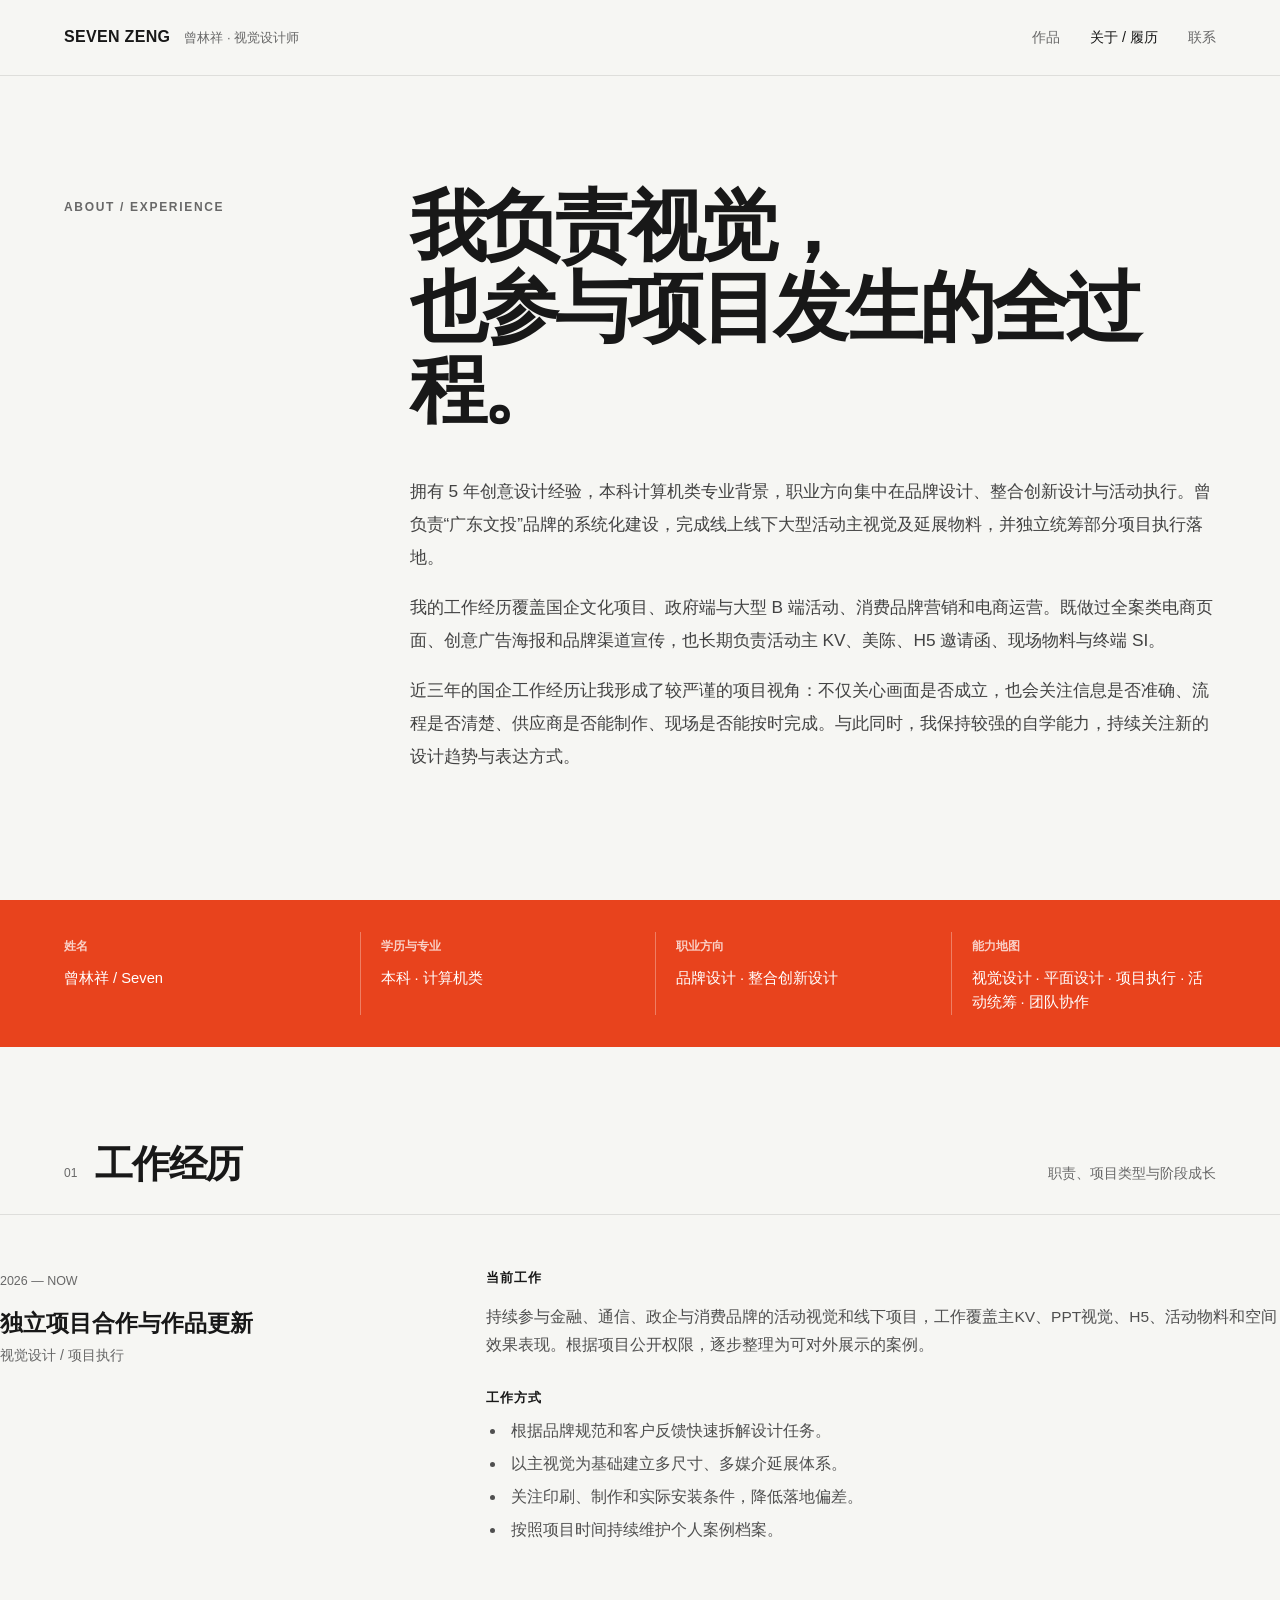
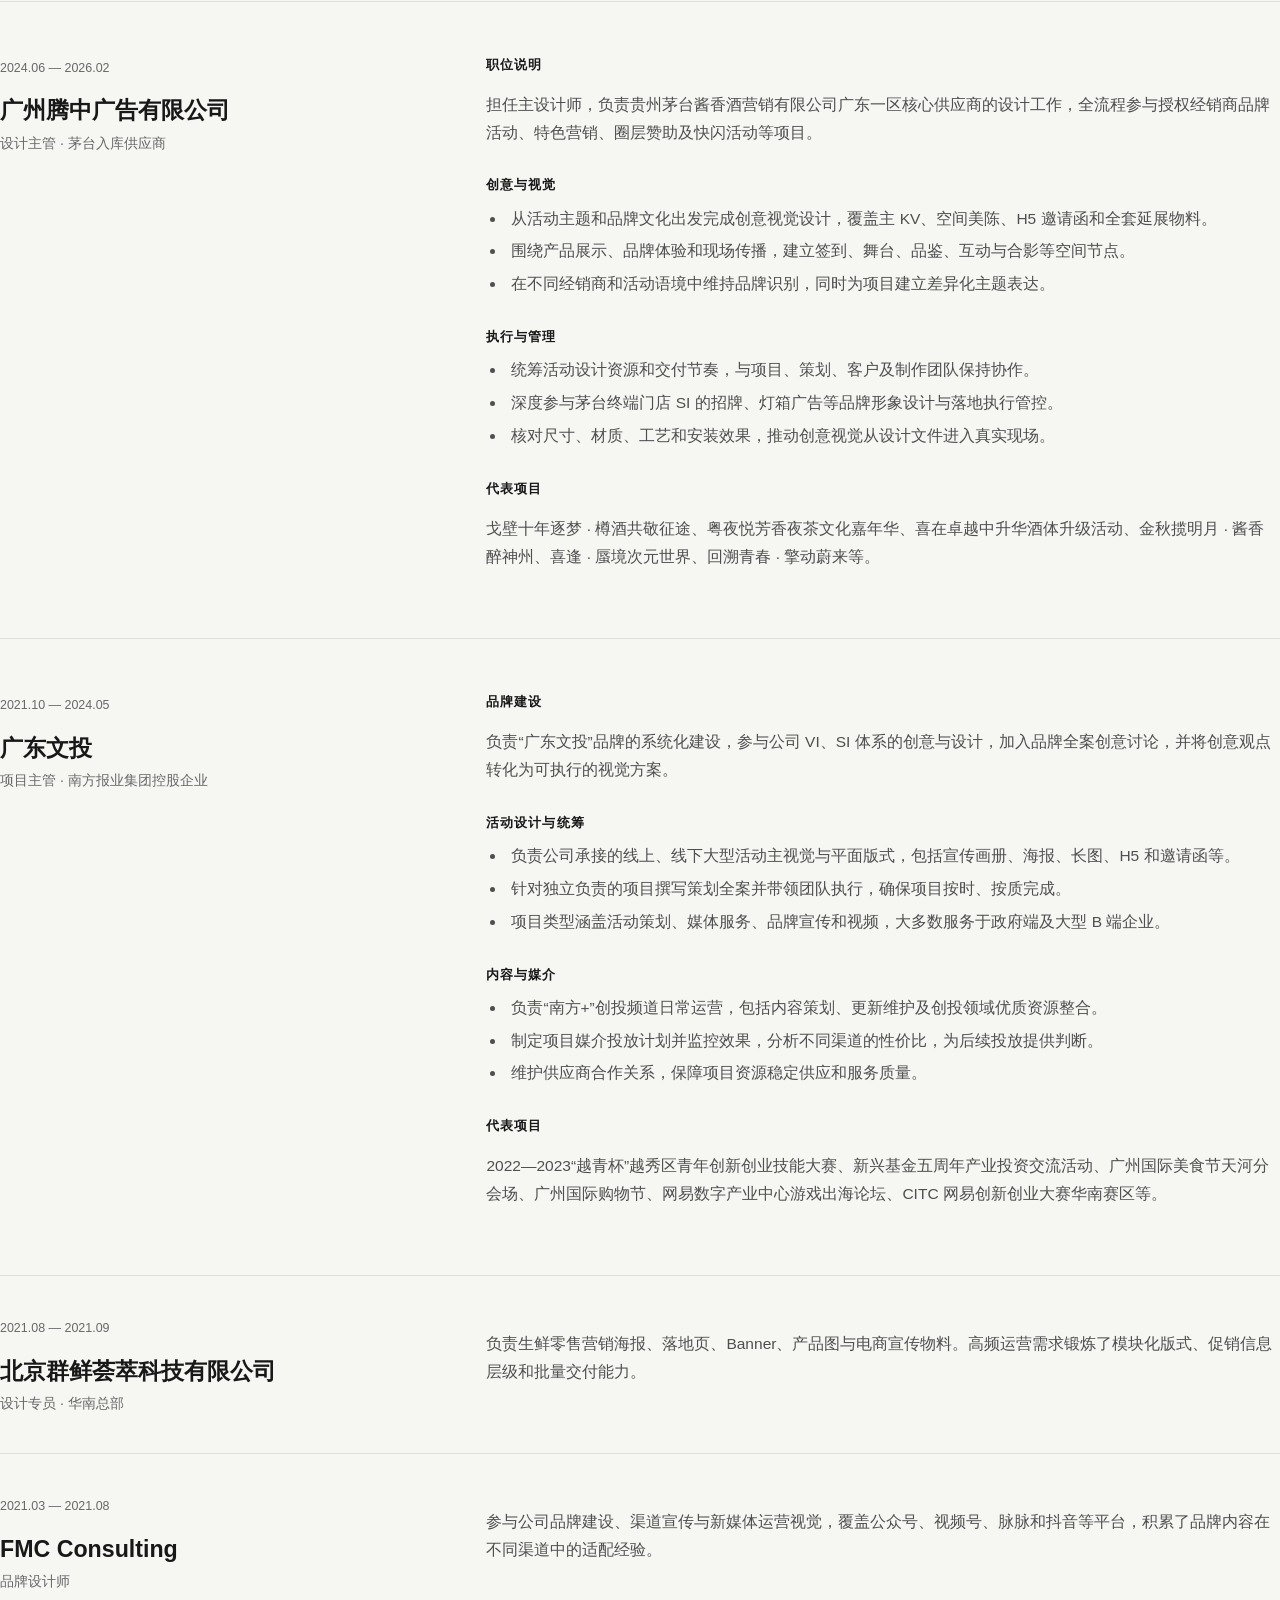
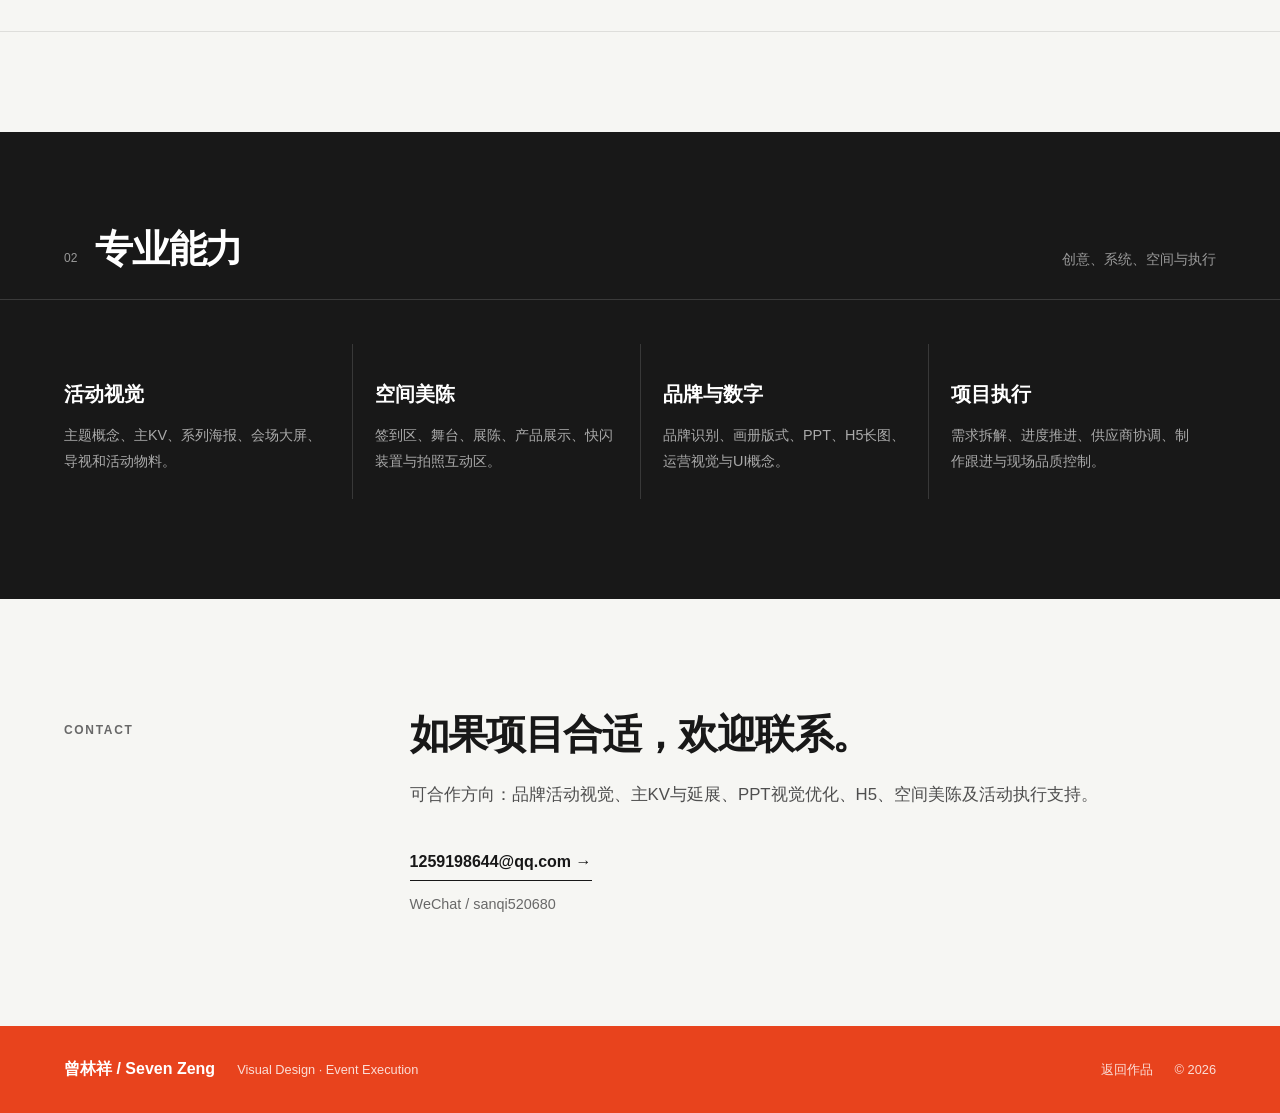
==== commit d91523b0: "Enrich biography and rework editorial case layouts" ====
--- a/about.html
+++ b/about.html
@@ -1,10 +1,10 @@
 <!doctype html><html lang="zh-CN"><head><meta charset="utf-8"><meta name="viewport" content="width=device-width,initial-scale=1"><title>关于与履历 — 曾林祥 Seven</title><meta name="description" content="曾林祥的工作经历、项目职责、专业能力与联系方式。"><link rel="stylesheet" href="styles.css"></head><body><header class="site-header"><a class="logo" href="index.html"><b>SEVEN ZENG</b><span>曾林祥 · 视觉设计师</span></a><nav><a href="index.html">作品</a><a class="active" href="about.html">关于 / 履历</a><a href="mailto:1259198644@qq.com">联系</a></nav></header><main>
-<section class="about-intro"><p class="kicker">ABOUT / EXPERIENCE</p><div><h1>我负责视觉，<br>也参与项目发生的全过程。</h1><p>拥有 5 年以上视觉设计与项目执行经验，工作内容从活动主视觉、品牌传播延伸至空间美陈、H5、终端 SI 和现场执行。我习惯先理解项目的商业目标与实际场景，再建立能够持续延展的视觉系统。</p><p>曾参与广东文投品牌与活动项目，以及茅台酱香酒授权经销商活动、特色营销、圈层赞助、快闪活动与终端门店项目。工作中既承担主设计，也参与进度推进、供应商协调与落地质量控制。</p></div></section>
-<section class="profile-data"><div><b>姓名</b><p>曾林祥 / Seven</p></div><div><b>所在地</b><p>广州</p></div><div><b>职业方向</b><p>视觉设计 / 活动执行</p></div><div><b>合作范围</b><p>品牌活动 / 政企项目 / 消费品牌</p></div></section>
+<section class="about-intro"><p class="kicker">ABOUT / EXPERIENCE</p><div><h1>我负责视觉，<br>也参与项目发生的全过程。</h1><p>拥有 5 年创意设计经验，本科计算机类专业背景，职业方向集中在品牌设计、整合创新设计与活动执行。曾负责“广东文投”品牌的系统化建设，完成线上线下大型活动主视觉及延展物料，并独立统筹部分项目执行落地。</p><p>我的工作经历覆盖国企文化项目、政府端与大型 B 端活动、消费品牌营销和电商运营。既做过全案类电商页面、创意广告海报和品牌渠道宣传，也长期负责活动主 KV、美陈、H5 邀请函、现场物料与终端 SI。</p><p>近三年的国企工作经历让我形成了较严谨的项目视角：不仅关心画面是否成立，也会关注信息是否准确、流程是否清楚、供应商是否能制作、现场是否能按时完成。与此同时，我保持较强的自学能力，持续关注新的设计趋势与表达方式。</p></div></section>
+<section class="profile-data"><div><b>姓名</b><p>曾林祥 / Seven</p></div><div><b>学历与专业</b><p>本科 · 计算机类</p></div><div><b>职业方向</b><p>品牌设计 · 整合创新设计</p></div><div><b>能力地图</b><p>视觉设计 · 平面设计 · 项目执行 · 活动统筹 · 团队协作</p></div></section>
 <section class="experience"><div class="section-title"><div><span>01</span><h2>工作经历</h2></div><p>职责、项目类型与阶段成长</p></div>
 <article class="job"><div class="job-meta"><time>2026 — NOW</time><h3>独立项目合作与作品更新</h3><p>视觉设计 / 项目执行</p></div><div class="job-body"><h4>当前工作</h4><p>持续参与金融、通信、政企与消费品牌的活动视觉和线下项目，工作覆盖主KV、PPT视觉、H5、活动物料和空间效果表现。根据项目公开权限，逐步整理为可对外展示的案例。</p><h4>工作方式</h4><ul><li>根据品牌规范和客户反馈快速拆解设计任务。</li><li>以主视觉为基础建立多尺寸、多媒介延展体系。</li><li>关注印刷、制作和实际安装条件，降低落地偏差。</li><li>按照项目时间持续维护个人案例档案。</li></ul></div></article>
-<article class="job"><div class="job-meta"><time>2024.06 — 2026.02</time><h3>广州腾中广告有限公司</h3><p>设计主管 · 茅台入库供应商</p></div><div class="job-body"><h4>主要职责</h4><p>担任项目主设计，负责茅台酱香酒营销有限公司广东一区授权经销商活动、特色营销、圈层赞助、快闪活动及终端门店项目。将品牌要求转化为完整的活动视觉，并推动设计进入制作与现场。</p><h4>工作内容</h4><ul><li>负责主题提案、活动主KV及系列视觉方向。</li><li>延展签到区、舞台、产品陈列、互动装置与现场导视。</li><li>完成H5、海报、礼品包装、手持物等传播和活动物料。</li><li>统筹设计进度并对接制作供应商，跟进尺寸、工艺和安装。</li><li>参与终端门店SI视觉的设计与落地品质管控。</li></ul><h4>阶段积累</h4><p>强化了消费品牌语境下的整合视觉能力，也形成了从效果图、制作文件到现场还原的一套工作方法。</p></div></article>
-<article class="job"><div class="job-meta"><time>2021.10 — 2024.05</time><h3>广东文投</h3><p>项目主管 · 南方报业集团控股企业</p></div><div class="job-body"><h4>主要职责</h4><p>负责公司品牌系统建设及线上线下大型活动视觉，同时参与项目策划、执行推进与外部资源协调。项目涵盖青年创新创业赛事、产业基金周年活动、文旅节庆、文化传播和行业会议。</p><h4>工作内容</h4><ul><li>建立活动主视觉、系列海报、长图和会场物料体系。</li><li>将复杂的议程、嘉宾、成果与政策信息转化为清楚的视觉结构。</li><li>参与项目方案讨论、节点管理、团队协同与客户沟通。</li><li>协调供应商、媒介投放和活动现场，处理执行中的临时调整。</li></ul><h4>阶段积累</h4><p>从单纯完成设计，逐渐转向理解项目目标、管理交付节点并统筹视觉质量，形成设计与项目执行并行的职业方向。</p></div></article>
+<article class="job"><div class="job-meta"><time>2024.06 — 2026.02</time><h3>广州腾中广告有限公司</h3><p>设计主管 · 茅台入库供应商</p></div><div class="job-body"><h4>职位说明</h4><p>担任主设计师，负责贵州茅台酱香酒营销有限公司广东一区核心供应商的设计工作，全流程参与授权经销商品牌活动、特色营销、圈层赞助及快闪活动等项目。</p><h4>创意与视觉</h4><ul><li>从活动主题和品牌文化出发完成创意视觉设计，覆盖主 KV、空间美陈、H5 邀请函和全套延展物料。</li><li>围绕产品展示、品牌体验和现场传播，建立签到、舞台、品鉴、互动与合影等空间节点。</li><li>在不同经销商和活动语境中维持品牌识别，同时为项目建立差异化主题表达。</li></ul><h4>执行与管理</h4><ul><li>统筹活动设计资源和交付节奏，与项目、策划、客户及制作团队保持协作。</li><li>深度参与茅台终端门店 SI 的招牌、灯箱广告等品牌形象设计与落地执行管控。</li><li>核对尺寸、材质、工艺和安装效果，推动创意视觉从设计文件进入真实现场。</li></ul><h4>代表项目</h4><p>戈壁十年逐梦 · 樽酒共敬征途、粤夜悦芳香夜茶文化嘉年华、喜在卓越中升华酒体升级活动、金秋揽明月 · 酱香醉神州、喜逢 · 蜃境次元世界、回溯青春 · 擎动蔚来等。</p></div></article>
+<article class="job"><div class="job-meta"><time>2021.10 — 2024.05</time><h3>广东文投</h3><p>项目主管 · 南方报业集团控股企业</p></div><div class="job-body"><h4>品牌建设</h4><p>负责“广东文投”品牌的系统化建设，参与公司 VI、SI 体系的创意与设计，加入品牌全案创意讨论，并将创意观点转化为可执行的视觉方案。</p><h4>活动设计与统筹</h4><ul><li>负责公司承接的线上、线下大型活动主视觉与平面版式，包括宣传画册、海报、长图、H5 和邀请函等。</li><li>针对独立负责的项目撰写策划全案并带领团队执行，确保项目按时、按质完成。</li><li>项目类型涵盖活动策划、媒体服务、品牌宣传和视频，大多数服务于政府端及大型 B 端企业。</li></ul><h4>内容与媒介</h4><ul><li>负责“南方+”创投频道日常运营，包括内容策划、更新维护及创投领域优质资源整合。</li><li>制定项目媒介投放计划并监控效果，分析不同渠道的性价比，为后续投放提供判断。</li><li>维护供应商合作关系，保障项目资源稳定供应和服务质量。</li></ul><h4>代表项目</h4><p>2022—2023“越青杯”越秀区青年创新创业技能大赛、新兴基金五周年产业投资交流活动、广州国际美食节天河分会场、广州国际购物节、网易数字产业中心游戏出海论坛、CITC 网易创新创业大赛华南赛区等。</p></div></article>
 <article class="job compact"><div class="job-meta"><time>2021.08 — 2021.09</time><h3>北京群鲜荟萃科技有限公司</h3><p>设计专员 · 华南总部</p></div><div class="job-body"><p>负责生鲜零售营销海报、落地页、Banner、产品图与电商宣传物料。高频运营需求锻炼了模块化版式、促销信息层级和批量交付能力。</p></div></article>
 <article class="job compact"><div class="job-meta"><time>2021.03 — 2021.08</time><h3>FMC Consulting</h3><p>品牌设计师</p></div><div class="job-body"><p>参与公司品牌建设、渠道宣传与新媒体运营视觉，覆盖公众号、视频号、脉脉和抖音等平台，积累了品牌内容在不同渠道中的适配经验。</p></div></article></section>
 <section class="skills-section"><div class="section-title inverse"><div><span>02</span><h2>专业能力</h2></div><p>创意、系统、空间与执行</p></div><div class="skills-grid"><article><h3>活动视觉</h3><p>主题概念、主KV、系列海报、会场大屏、导视和活动物料。</p></article><article><h3>空间美陈</h3><p>签到区、舞台、展陈、产品展示、快闪装置与拍照互动区。</p></article><article><h3>品牌与数字</h3><p>品牌识别、画册版式、PPT、H5长图、运营视觉与UI概念。</p></article><article><h3>项目执行</h3><p>需求拆解、进度推进、供应商协调、制作跟进与现场品质控制。</p></article></div></section>
--- a/styles.css
+++ b/styles.css
@@ -2,3 +2,7 @@
 .about-intro{max-width:var(--max);margin:auto;padding:110px var(--pad);display:grid;grid-template-columns:1fr 3fr;gap:6vw}.about-intro h1{margin:0 0 45px}.about-intro div>p{max-width:850px;font-size:1.08rem;line-height:1.9;color:#424242}.profile-data{background:var(--accent);color:#fff;padding:32px var(--pad);display:grid;grid-template-columns:repeat(4,1fr);gap:30px}.profile-data div{border-left:1px solid #ffffff50;padding-left:20px}.profile-data div:first-child{border:0;padding-left:0}.profile-data b{font-size:.75rem;opacity:.75}.profile-data p{font-size:.92rem;margin:8px 0 0}.experience{padding-bottom:100px}.job{max-width:calc(var(--max) - var(--pad)*2);margin:0 auto;display:grid;grid-template-columns:1fr 2fr;gap:7vw;padding:52px 0;border-bottom:1px solid var(--line)}.job-meta time{font-size:.78rem;color:var(--muted)}.job-meta h3{font-size:1.45rem;line-height:1.35;margin:15px 0 5px}.job-meta p{font-size:.88rem;color:var(--muted);margin:0}.job-body h4{font-size:.8rem;letter-spacing:.08em;margin:0 0 9px;text-transform:uppercase}.job-body p,.job-body li{font-size:.97rem;color:#4f4f4f;line-height:1.8}.job-body h4:not(:first-child){margin-top:28px}.job-body ul{padding-left:20px;margin:0}.job-body li{padding-left:5px;margin-bottom:5px}.job.compact{padding-top:38px;padding-bottom:38px}.contact-section span{display:block;color:var(--muted);margin-top:12px;font-size:.9rem}
 .case-title{max-width:var(--max);margin:auto;padding:85px var(--pad) 55px}.case-title>p{font-size:.78rem;color:var(--muted);letter-spacing:.08em}.case-title h1{font-size:clamp(3rem,5.5vw,5rem);line-height:1.08;letter-spacing:-.055em;margin:22px 0 12px}.case-title h2{font-size:1.1rem;font-weight:400;color:var(--muted);margin:0}.case-tags{display:flex;gap:7px;margin-top:28px}.case-tags span,.deliverables span{border:1px solid #bbb;border-radius:999px;padding:6px 12px;font-size:.78rem}.case-cover{max-width:calc(var(--max) - var(--pad)*2);margin:0 auto;aspect-ratio:16/9;object-fit:cover}.case-layout{max-width:var(--max);margin:auto;padding:90px var(--pad);display:grid;grid-template-columns:190px 1fr;gap:8vw}.case-nav{position:sticky;top:110px;height:max-content;display:grid}.case-nav b{font-size:.8rem;margin-bottom:12px}.case-nav a{font-size:.82rem;color:var(--muted);padding:8px 0;border-bottom:1px solid var(--line)}.case-nav a:hover{color:var(--ink)}.case-content{max-width:850px}.content-section{padding-bottom:80px;margin-bottom:75px;border-bottom:1px solid var(--line);scroll-margin-top:100px}.content-section:last-child{margin-bottom:0}.content-section h2,.gallery-head h2,.review-section h2{font-size:2.4rem;letter-spacing:-.04em;margin:10px 0 35px}.content-section h3{font-size:1rem;margin:36px 0 8px}.content-section>p:not(.section-label){font-size:1rem;line-height:1.9;color:#484848}.content-section .large-copy{font-size:1.25rem!important;line-height:1.85!important;color:var(--ink)!important}.fact-grid{display:grid;grid-template-columns:repeat(2,1fr);border-top:1px solid var(--line);margin-bottom:50px}.fact-grid div{padding:18px 18px 18px 0;border-bottom:1px solid var(--line)}.fact-grid b{font-size:.75rem;color:var(--muted)}.fact-grid p{font-size:.92rem;margin:7px 0 0}.process-list{list-style:none;padding:0;margin:0}.process-list li{display:grid;grid-template-columns:50px 1fr;border-top:1px solid var(--line);padding:18px 0}.process-list span{font-size:.78rem;color:var(--muted)}.process-list p{margin:0}.deliverables{display:flex;flex-wrap:wrap;gap:8px}.gallery-section{background:#ecece8;padding:90px var(--pad);scroll-margin-top:70px}.gallery-head{max-width:calc(var(--max) - var(--pad)*2);margin:0 auto 40px;position:relative}.gallery-head span{position:absolute;right:0;bottom:8px;font-size:.8rem;color:var(--muted)}.case-gallery{max-width:calc(var(--max) - var(--pad)*2);margin:auto;display:grid;gap:24px}.case-gallery figure{margin:0}.case-gallery figcaption{font-size:.75rem;color:var(--muted);text-align:right;margin-top:6px}.review-section{max-width:900px;margin:auto;padding:100px var(--pad);scroll-margin-top:80px}.review-section>p:last-child{font-size:1.2rem;line-height:1.9}.next-project{display:block;background:var(--ink);color:#fff;padding:55px var(--pad)}.next-project>span{font-size:.75rem;color:#999}.next-project>div{display:flex;align-items:center;justify-content:space-between;max-width:var(--max);margin:14px auto 0}.next-project b{font-size:2.5rem;letter-spacing:-.04em}.next-project i{font-size:2rem;font-style:normal}
 @media(max-width:850px){.intro,.about-intro{grid-template-columns:1fr;gap:50px}.nowbar{grid-template-columns:1fr}.nowbar a{display:none}.project-list{grid-template-columns:1fr}.method-grid,.skills-grid{grid-template-columns:repeat(2,1fr);gap:35px 0}.profile-teaser,.contact-section{grid-template-columns:1fr}.profile-data{grid-template-columns:repeat(2,1fr)}.job{grid-template-columns:1fr;gap:28px}.case-layout{grid-template-columns:1fr}.case-nav{display:none}}@media(max-width:560px){body{font-size:15px}.site-header{height:64px}.logo span{display:none}nav{gap:15px}nav a{font-size:.78rem}.intro{padding-top:70px}.intro h1,.about-intro h1{font-size:3rem}.section-title{padding-top:70px}.section-title h2,.content-section h2,.gallery-head h2,.review-section h2{font-size:2rem}.section-title>p{display:none}.filters{overflow-x:auto}.filters button{white-space:nowrap}.method-grid,.skills-grid{grid-template-columns:1fr}.method-grid article,.skills-grid article{border-left:0;border-top:1px solid #383838;padding:25px 0}.method-grid h3,.skills-grid h3{margin-top:16px}.profile-data{grid-template-columns:1fr}.profile-data div{border-left:0;border-top:1px solid #ffffff50;padding:14px 0}.profile-data div:first-child{border-top:0}.fact-grid{grid-template-columns:1fr}.gallery-head span{position:static}.case-title{padding-top:55px}.case-title h1{font-size:2.7rem}.next-project b{font-size:1.8rem}footer,footer div{flex-direction:column;align-items:flex-start;gap:6px}}
+
+/* Editorial portfolio layout */
+.project-list{grid-template-columns:repeat(12,minmax(0,1fr));gap:76px 26px}.project-card{grid-column:span 6}.project-card:nth-child(4n+1){grid-column:span 7}.project-card:nth-child(4n+2){grid-column:span 5}.index-columns{max-width:var(--max);margin:auto;padding:45px var(--pad) 110px;display:grid;grid-template-columns:repeat(3,1fr);gap:50px}.index-columns h3{font-size:1rem;margin:0 0 22px;padding-bottom:14px;border-bottom:1px solid var(--ink)}.index-columns ul{list-style:none;margin:0;padding:0}.index-columns li{font-size:.9rem;color:#515151;padding:9px 0;border-bottom:1px solid var(--line)}.scope-list{display:grid!important;grid-template-columns:repeat(2,1fr);gap:0 12px}.case-cover{width:calc(100% - var(--pad)*2);max-width:1340px}.source-context{background:var(--ink);color:#fff;padding:34px 38px;margin:0 0 46px}.source-context b{font-size:.75rem;letter-spacing:.1em;color:#aaa}.source-context p{font-size:1.08rem;line-height:1.9;margin:16px 0 0}.two-copy{display:grid;grid-template-columns:repeat(2,1fr);gap:45px}.two-copy p{color:#4a4a4a;line-height:1.85}.gallery-section{background:#e9e9e5}.gallery-head,.case-gallery{max-width:var(--max)}.case-gallery.editorial{display:grid;grid-template-columns:repeat(12,minmax(0,1fr));gap:32px 22px}.case-gallery.editorial figure{grid-column:span 6}.case-gallery.editorial .frame-0,.case-gallery.editorial .frame-3{grid-column:span 12}.case-gallery.editorial .frame-1{grid-column:2/span 5}.case-gallery.editorial .frame-2{grid-column:7/span 5}.case-gallery.editorial .frame-4{grid-column:span 7}.case-gallery.editorial .frame-5{grid-column:span 5}.case-gallery.editorial figcaption{display:flex;justify-content:space-between;text-align:left}.case-gallery.editorial figcaption b{font-weight:400}.credit-note{max-width:var(--max);margin:38px auto 0;padding-top:18px;border-top:1px solid #c8c8c3;font-size:.82rem;color:var(--muted)}
+@media(max-width:850px){.project-list{grid-template-columns:1fr}.project-card,.project-card:nth-child(4n+1),.project-card:nth-child(4n+2){grid-column:auto}.index-columns{grid-template-columns:1fr}.two-copy{grid-template-columns:1fr}.case-gallery.editorial{display:block}.case-gallery.editorial figure{margin-bottom:25px}}
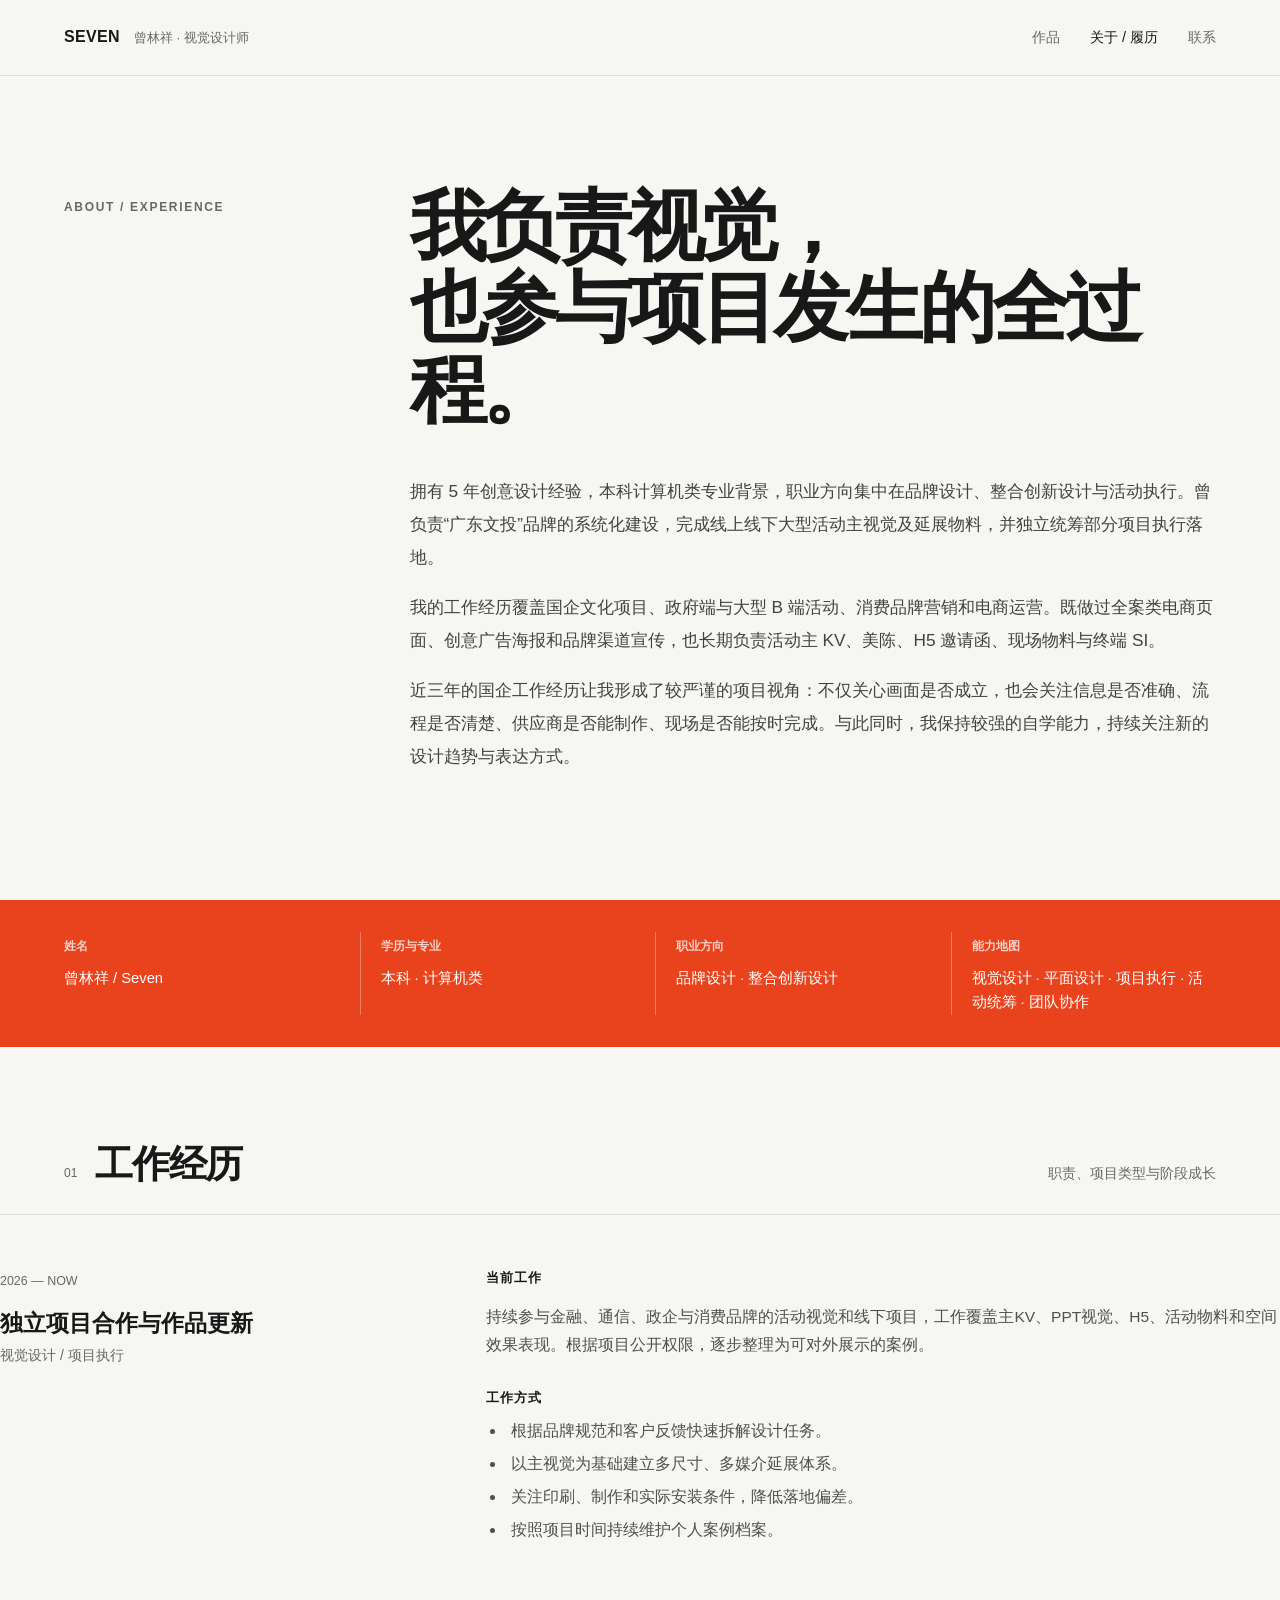
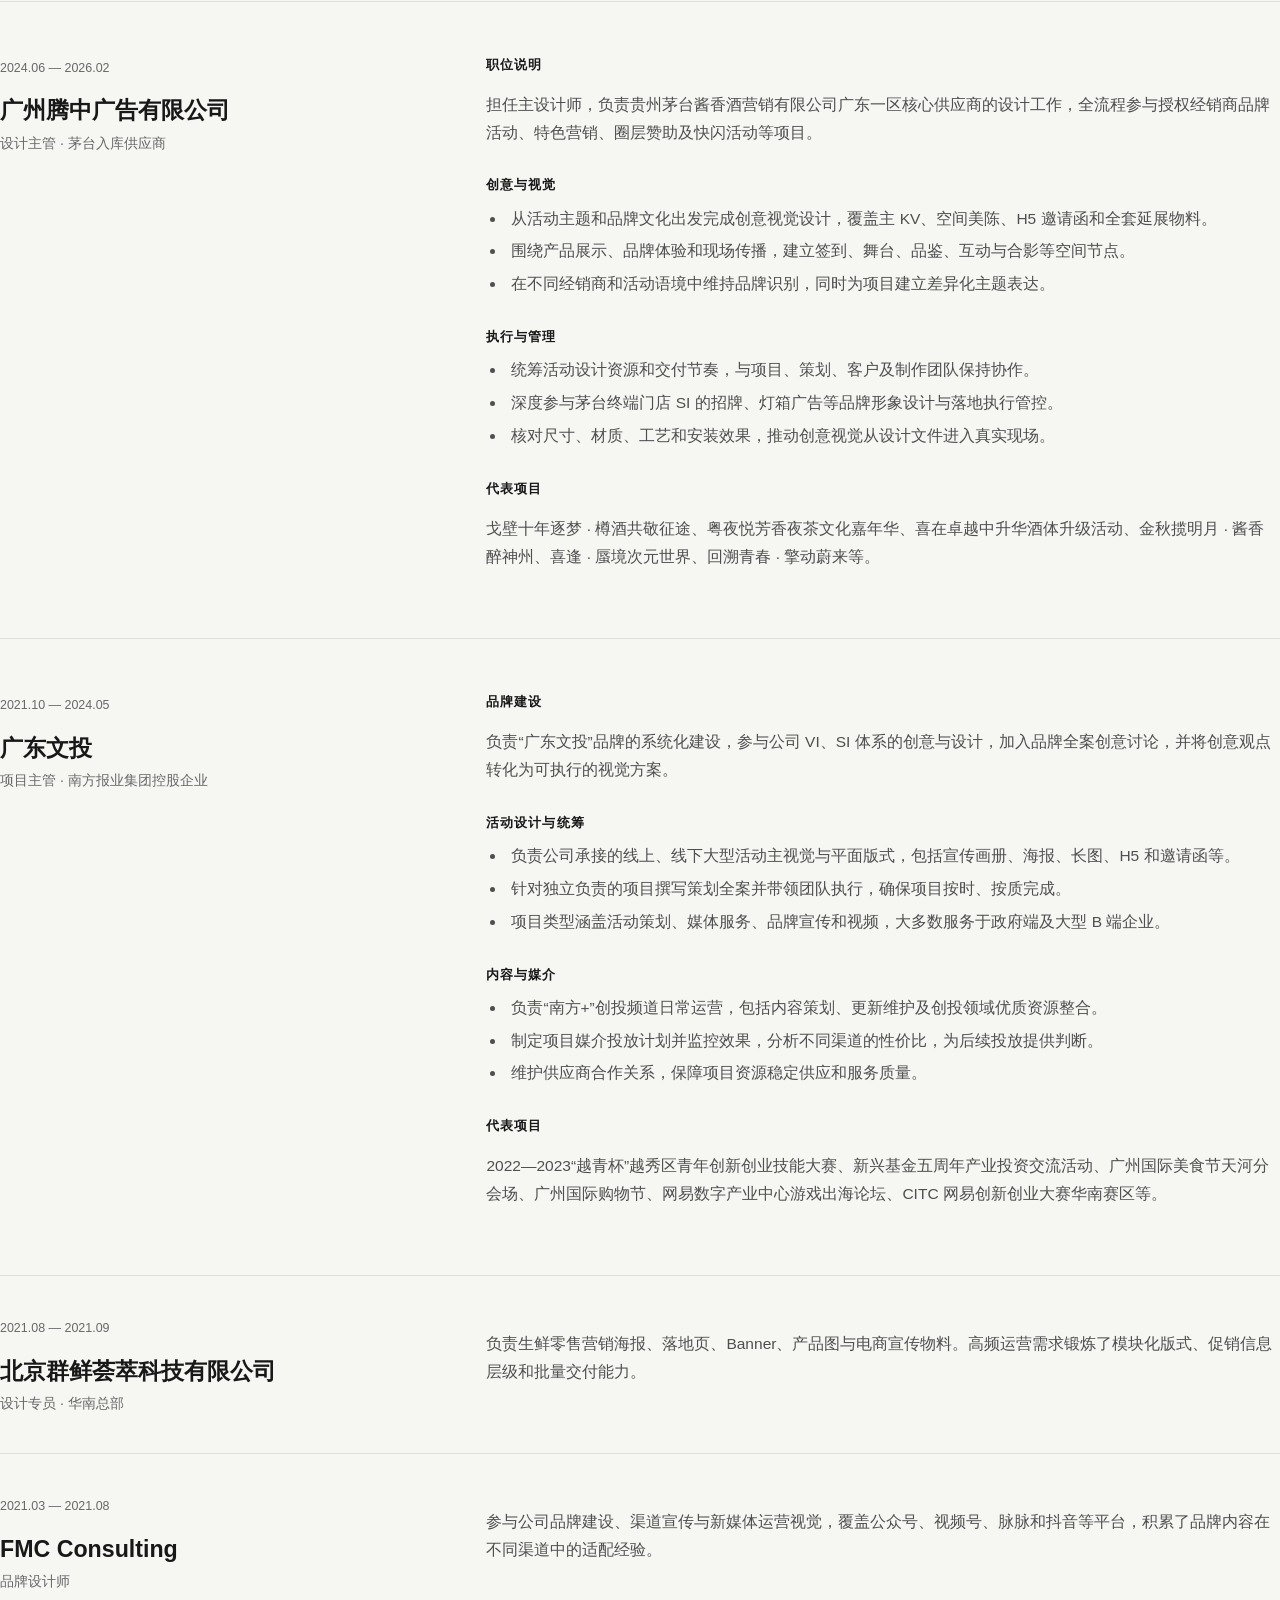
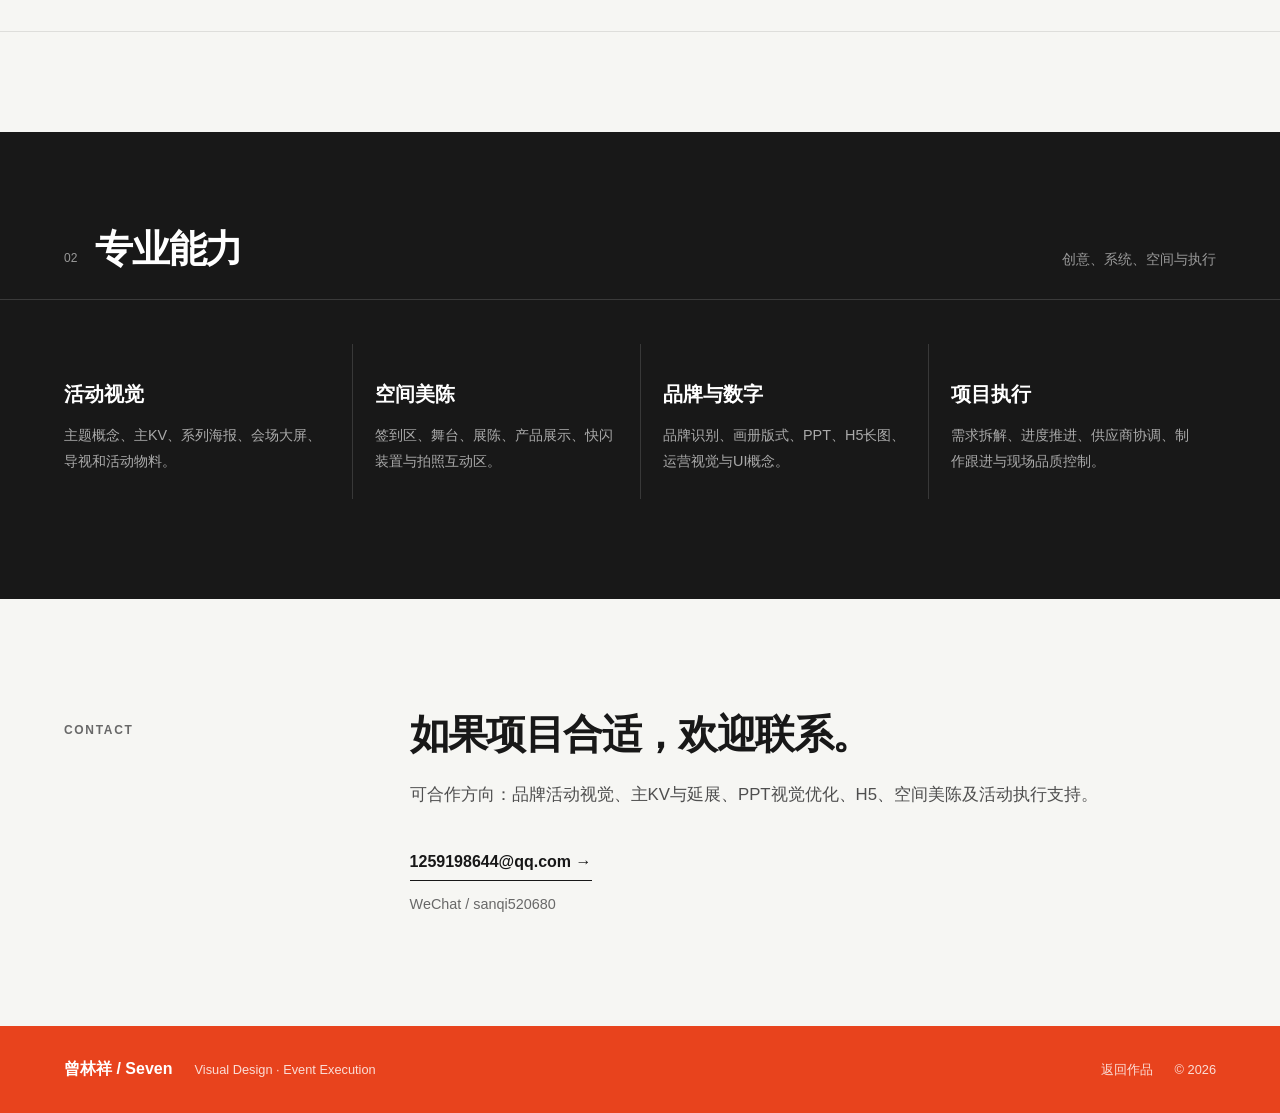
==== commit 5e7ce87e: "Expand portfolio content and add interactive motion" ====
--- a/about.html
+++ b/about.html
@@ -1,4 +1,4 @@
-<!doctype html><html lang="zh-CN"><head><meta charset="utf-8"><meta name="viewport" content="width=device-width,initial-scale=1"><title>关于与履历 — 曾林祥 Seven</title><meta name="description" content="曾林祥的工作经历、项目职责、专业能力与联系方式。"><link rel="stylesheet" href="styles.css"></head><body><header class="site-header"><a class="logo" href="index.html"><b>SEVEN ZENG</b><span>曾林祥 · 视觉设计师</span></a><nav><a href="index.html">作品</a><a class="active" href="about.html">关于 / 履历</a><a href="mailto:1259198644@qq.com">联系</a></nav></header><main>
+<!doctype html><html lang="zh-CN"><head><meta charset="utf-8"><meta name="viewport" content="width=device-width,initial-scale=1"><title>关于与履历 — 曾林祥 Seven</title><meta name="description" content="曾林祥的工作经历、项目职责、专业能力与联系方式。"><link rel="stylesheet" href="styles.css?v=20260911-4"></head><body><header class="site-header"><a class="logo" href="index.html"><b>SEVEN</b><span>曾林祥 · 视觉设计师</span></a><nav><a href="index.html">作品</a><a class="active" href="about.html">关于 / 履历</a><a href="mailto:1259198644@qq.com">联系</a></nav></header><main>
 <section class="about-intro"><p class="kicker">ABOUT / EXPERIENCE</p><div><h1>我负责视觉，<br>也参与项目发生的全过程。</h1><p>拥有 5 年创意设计经验，本科计算机类专业背景，职业方向集中在品牌设计、整合创新设计与活动执行。曾负责“广东文投”品牌的系统化建设，完成线上线下大型活动主视觉及延展物料，并独立统筹部分项目执行落地。</p><p>我的工作经历覆盖国企文化项目、政府端与大型 B 端活动、消费品牌营销和电商运营。既做过全案类电商页面、创意广告海报和品牌渠道宣传，也长期负责活动主 KV、美陈、H5 邀请函、现场物料与终端 SI。</p><p>近三年的国企工作经历让我形成了较严谨的项目视角：不仅关心画面是否成立，也会关注信息是否准确、流程是否清楚、供应商是否能制作、现场是否能按时完成。与此同时，我保持较强的自学能力，持续关注新的设计趋势与表达方式。</p></div></section>
 <section class="profile-data"><div><b>姓名</b><p>曾林祥 / Seven</p></div><div><b>学历与专业</b><p>本科 · 计算机类</p></div><div><b>职业方向</b><p>品牌设计 · 整合创新设计</p></div><div><b>能力地图</b><p>视觉设计 · 平面设计 · 项目执行 · 活动统筹 · 团队协作</p></div></section>
 <section class="experience"><div class="section-title"><div><span>01</span><h2>工作经历</h2></div><p>职责、项目类型与阶段成长</p></div>
@@ -8,4 +8,4 @@
 <article class="job compact"><div class="job-meta"><time>2021.08 — 2021.09</time><h3>北京群鲜荟萃科技有限公司</h3><p>设计专员 · 华南总部</p></div><div class="job-body"><p>负责生鲜零售营销海报、落地页、Banner、产品图与电商宣传物料。高频运营需求锻炼了模块化版式、促销信息层级和批量交付能力。</p></div></article>
 <article class="job compact"><div class="job-meta"><time>2021.03 — 2021.08</time><h3>FMC Consulting</h3><p>品牌设计师</p></div><div class="job-body"><p>参与公司品牌建设、渠道宣传与新媒体运营视觉，覆盖公众号、视频号、脉脉和抖音等平台，积累了品牌内容在不同渠道中的适配经验。</p></div></article></section>
 <section class="skills-section"><div class="section-title inverse"><div><span>02</span><h2>专业能力</h2></div><p>创意、系统、空间与执行</p></div><div class="skills-grid"><article><h3>活动视觉</h3><p>主题概念、主KV、系列海报、会场大屏、导视和活动物料。</p></article><article><h3>空间美陈</h3><p>签到区、舞台、展陈、产品展示、快闪装置与拍照互动区。</p></article><article><h3>品牌与数字</h3><p>品牌识别、画册版式、PPT、H5长图、运营视觉与UI概念。</p></article><article><h3>项目执行</h3><p>需求拆解、进度推进、供应商协调、制作跟进与现场品质控制。</p></article></div></section>
-<section class="contact-section"><p class="kicker">CONTACT</p><div><h2>如果项目合适，欢迎联系。</h2><p>可合作方向：品牌活动视觉、主KV与延展、PPT视觉优化、H5、空间美陈及活动执行支持。</p><a href="mailto:1259198644@qq.com">1259198644@qq.com →</a><span>WeChat / sanqi520680</span></div></section></main><footer><div><b>曾林祥 / Seven Zeng</b><span>Visual Design · Event Execution</span></div><div><a href="index.html">返回作品</a><span>© 2026</span></div></footer></body></html>
+<section class="contact-section"><p class="kicker">CONTACT</p><div><h2>如果项目合适，欢迎联系。</h2><p>可合作方向：品牌活动视觉、主KV与延展、PPT视觉优化、H5、空间美陈及活动执行支持。</p><a href="mailto:1259198644@qq.com">1259198644@qq.com →</a><span>WeChat / sanqi520680</span></div></section></main><footer><div><b>曾林祥 / Seven</b><span>Visual Design · Event Execution</span></div><div><a href="index.html">返回作品</a><span>© 2026</span></div></footer><script src="site.js?v=20260911-4"></script></body></html>
--- a/styles.css
+++ b/styles.css
@@ -6,3 +6,12 @@
 /* Editorial portfolio layout */
 .project-list{grid-template-columns:repeat(12,minmax(0,1fr));gap:76px 26px}.project-card{grid-column:span 6}.project-card:nth-child(4n+1){grid-column:span 7}.project-card:nth-child(4n+2){grid-column:span 5}.index-columns{max-width:var(--max);margin:auto;padding:45px var(--pad) 110px;display:grid;grid-template-columns:repeat(3,1fr);gap:50px}.index-columns h3{font-size:1rem;margin:0 0 22px;padding-bottom:14px;border-bottom:1px solid var(--ink)}.index-columns ul{list-style:none;margin:0;padding:0}.index-columns li{font-size:.9rem;color:#515151;padding:9px 0;border-bottom:1px solid var(--line)}.scope-list{display:grid!important;grid-template-columns:repeat(2,1fr);gap:0 12px}.case-cover{width:calc(100% - var(--pad)*2);max-width:1340px}.source-context{background:var(--ink);color:#fff;padding:34px 38px;margin:0 0 46px}.source-context b{font-size:.75rem;letter-spacing:.1em;color:#aaa}.source-context p{font-size:1.08rem;line-height:1.9;margin:16px 0 0}.two-copy{display:grid;grid-template-columns:repeat(2,1fr);gap:45px}.two-copy p{color:#4a4a4a;line-height:1.85}.gallery-section{background:#e9e9e5}.gallery-head,.case-gallery{max-width:var(--max)}.case-gallery.editorial{display:grid;grid-template-columns:repeat(12,minmax(0,1fr));gap:32px 22px}.case-gallery.editorial figure{grid-column:span 6}.case-gallery.editorial .frame-0,.case-gallery.editorial .frame-3{grid-column:span 12}.case-gallery.editorial .frame-1{grid-column:2/span 5}.case-gallery.editorial .frame-2{grid-column:7/span 5}.case-gallery.editorial .frame-4{grid-column:span 7}.case-gallery.editorial .frame-5{grid-column:span 5}.case-gallery.editorial figcaption{display:flex;justify-content:space-between;text-align:left}.case-gallery.editorial figcaption b{font-weight:400}.credit-note{max-width:var(--max);margin:38px auto 0;padding-top:18px;border-top:1px solid #c8c8c3;font-size:.82rem;color:var(--muted)}
 @media(max-width:850px){.project-list{grid-template-columns:1fr}.project-card,.project-card:nth-child(4n+1),.project-card:nth-child(4n+2){grid-column:auto}.index-columns{grid-template-columns:1fr}.two-copy{grid-template-columns:1fr}.case-gallery.editorial{display:block}.case-gallery.editorial figure{margin-bottom:25px}}
+
+/* Motion and interaction */
+body{opacity:0;transform:translateY(8px);transition:opacity .55s ease,transform .55s ease}body.page-ready{opacity:1;transform:none}body.no-scroll{overflow:hidden}.scroll-progress{position:fixed;left:0;right:0;top:0;height:3px;background:var(--accent);z-index:100;transform:scaleX(0);transform-origin:left;will-change:transform}.reveal,.job,.method-grid article,.index-columns>div,.case-gallery figure{opacity:0;transform:translateY(28px);transition:opacity .7s ease,transform .7s cubic-bezier(.2,.65,.25,1)}.revealed{opacity:1!important;transform:none!important}.project-list{transition:opacity .18s ease,transform .18s ease}.project-list.switching{opacity:.15;transform:translateY(8px)}.project-visual{isolation:isolate}.project-visual:after{content:"";position:absolute;inset:0;background:linear-gradient(120deg,transparent 45%,rgba(255,255,255,.2),transparent 58%);transform:translateX(-120%);transition:transform .8s ease}.project-card a:hover .project-visual:after{transform:translateX(120%)}.project-visual em{position:absolute;left:13px;top:10px;color:#fff;background:rgba(0,0,0,.78);font-size:.72rem;font-style:normal;padding:5px 8px;z-index:2}.project-card:nth-child(odd) .project-visual img{aspect-ratio:16/11}.project-card:nth-child(even) .project-visual img{aspect-ratio:4/3}.case-cover{animation:coverIn .9s cubic-bezier(.2,.7,.2,1) both}@keyframes coverIn{from{clip-path:inset(0 0 100% 0);transform:scale(1.03)}to{clip-path:inset(0);transform:none}}.case-gallery img{cursor:zoom-in;transition:filter .25s ease,transform .35s ease}.case-gallery figure:hover img{filter:brightness(.94);transform:scale(1.006)}
+.contact-drawer{position:fixed;inset:0;z-index:200;pointer-events:none;visibility:hidden}.contact-drawer.open{pointer-events:auto;visibility:visible}.contact-backdrop{position:absolute;inset:0;background:rgba(0,0,0,.45);opacity:0;transition:.35s}.contact-drawer.open .contact-backdrop{opacity:1}.contact-drawer section{position:absolute;right:0;top:0;height:100%;width:min(560px,92vw);background:var(--ink);color:#fff;padding:clamp(35px,6vw,80px);transform:translateX(100%);transition:transform .48s cubic-bezier(.2,.75,.2,1);display:flex;flex-direction:column}.contact-drawer.open section{transform:none}.contact-close{position:absolute;right:26px;top:20px;background:none;border:0;color:#fff;font-size:2.2rem;cursor:pointer}.contact-drawer section>p{font-size:.75rem;letter-spacing:.14em;color:#999}.contact-drawer h2{font-size:clamp(2.2rem,4.5vw,3.8rem);line-height:1.15;letter-spacing:-.05em;margin:45px 0 auto}.contact-row{display:grid;grid-template-columns:70px 1fr auto;gap:12px;align-items:center;padding:18px 0;border-top:1px solid #444}.contact-row span{font-size:.7rem;color:#888}.contact-row b{font-size:.95rem}.contact-row button{border:1px solid #666;background:transparent;color:#fff;border-radius:999px;padding:6px 11px;cursor:pointer}.contact-drawer section>a{margin-top:25px;color:#fff}.contact-drawer small{margin-top:18px;color:#777}.lightbox{position:fixed;inset:0;background:rgba(12,12,12,.96);z-index:300;display:grid;place-items:center;padding:50px;opacity:0;transition:.25s}.lightbox.open{opacity:1}.lightbox img{max-width:92vw;max-height:82vh;width:auto}.lightbox button{position:absolute;right:25px;top:16px;background:none;border:0;color:#fff;font-size:2.2rem;cursor:pointer}.lightbox p{position:absolute;bottom:15px;color:#aaa;font-size:.8rem}
+@media(prefers-reduced-motion:reduce){*,*:before,*:after{animation:none!important;transition:none!important;scroll-behavior:auto!important}}@media(max-width:560px){.contact-row{grid-template-columns:1fr auto}.contact-row span{grid-column:1/-1}.contact-drawer section{padding:30px}.lightbox{padding:20px}}
+
+/* Capability atlas */
+.discipline-grid{max-width:var(--max);margin:auto;padding:30px var(--pad) 115px;display:grid;grid-template-columns:repeat(3,minmax(0,1fr));gap:14px}.discipline-grid article{min-height:245px;padding:28px;background:#fff;border:1px solid var(--line);display:flex;flex-direction:column;transition:background .3s ease,color .3s ease,transform .3s ease}.discipline-grid article:hover{background:var(--accent);color:#fff;transform:translateY(-5px)}.discipline-grid b{font-size:.72rem;color:var(--accent)}.discipline-grid article:hover b{color:#fff}.discipline-grid h3{font-size:1.45rem;letter-spacing:-.025em;margin:auto 0 14px}.discipline-grid p{font-size:.88rem;line-height:1.75;color:var(--muted);margin:0}.discipline-grid article:hover p{color:rgba(255,255,255,.78)}
+@media(max-width:850px){.discipline-grid{grid-template-columns:repeat(2,minmax(0,1fr))}}@media(max-width:560px){.discipline-grid{grid-template-columns:1fr;padding-bottom:75px}.discipline-grid article{min-height:210px}}
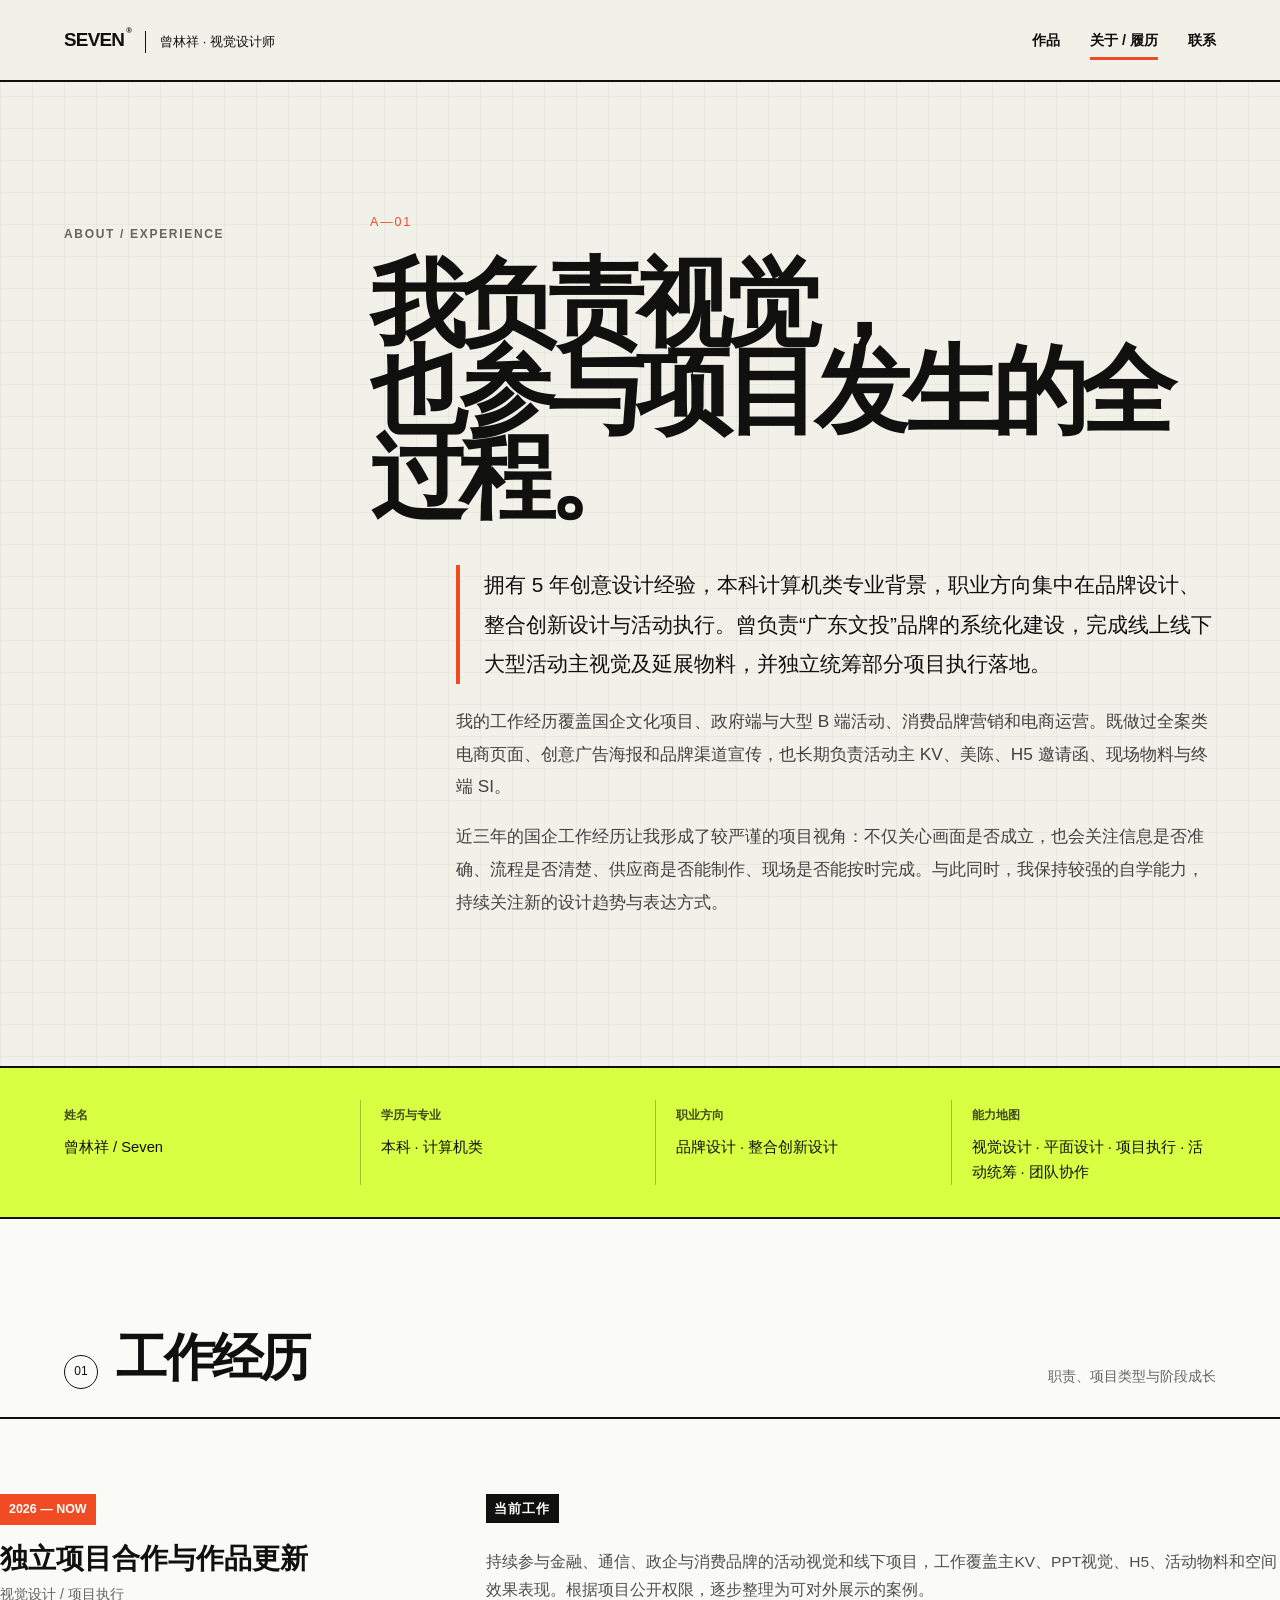
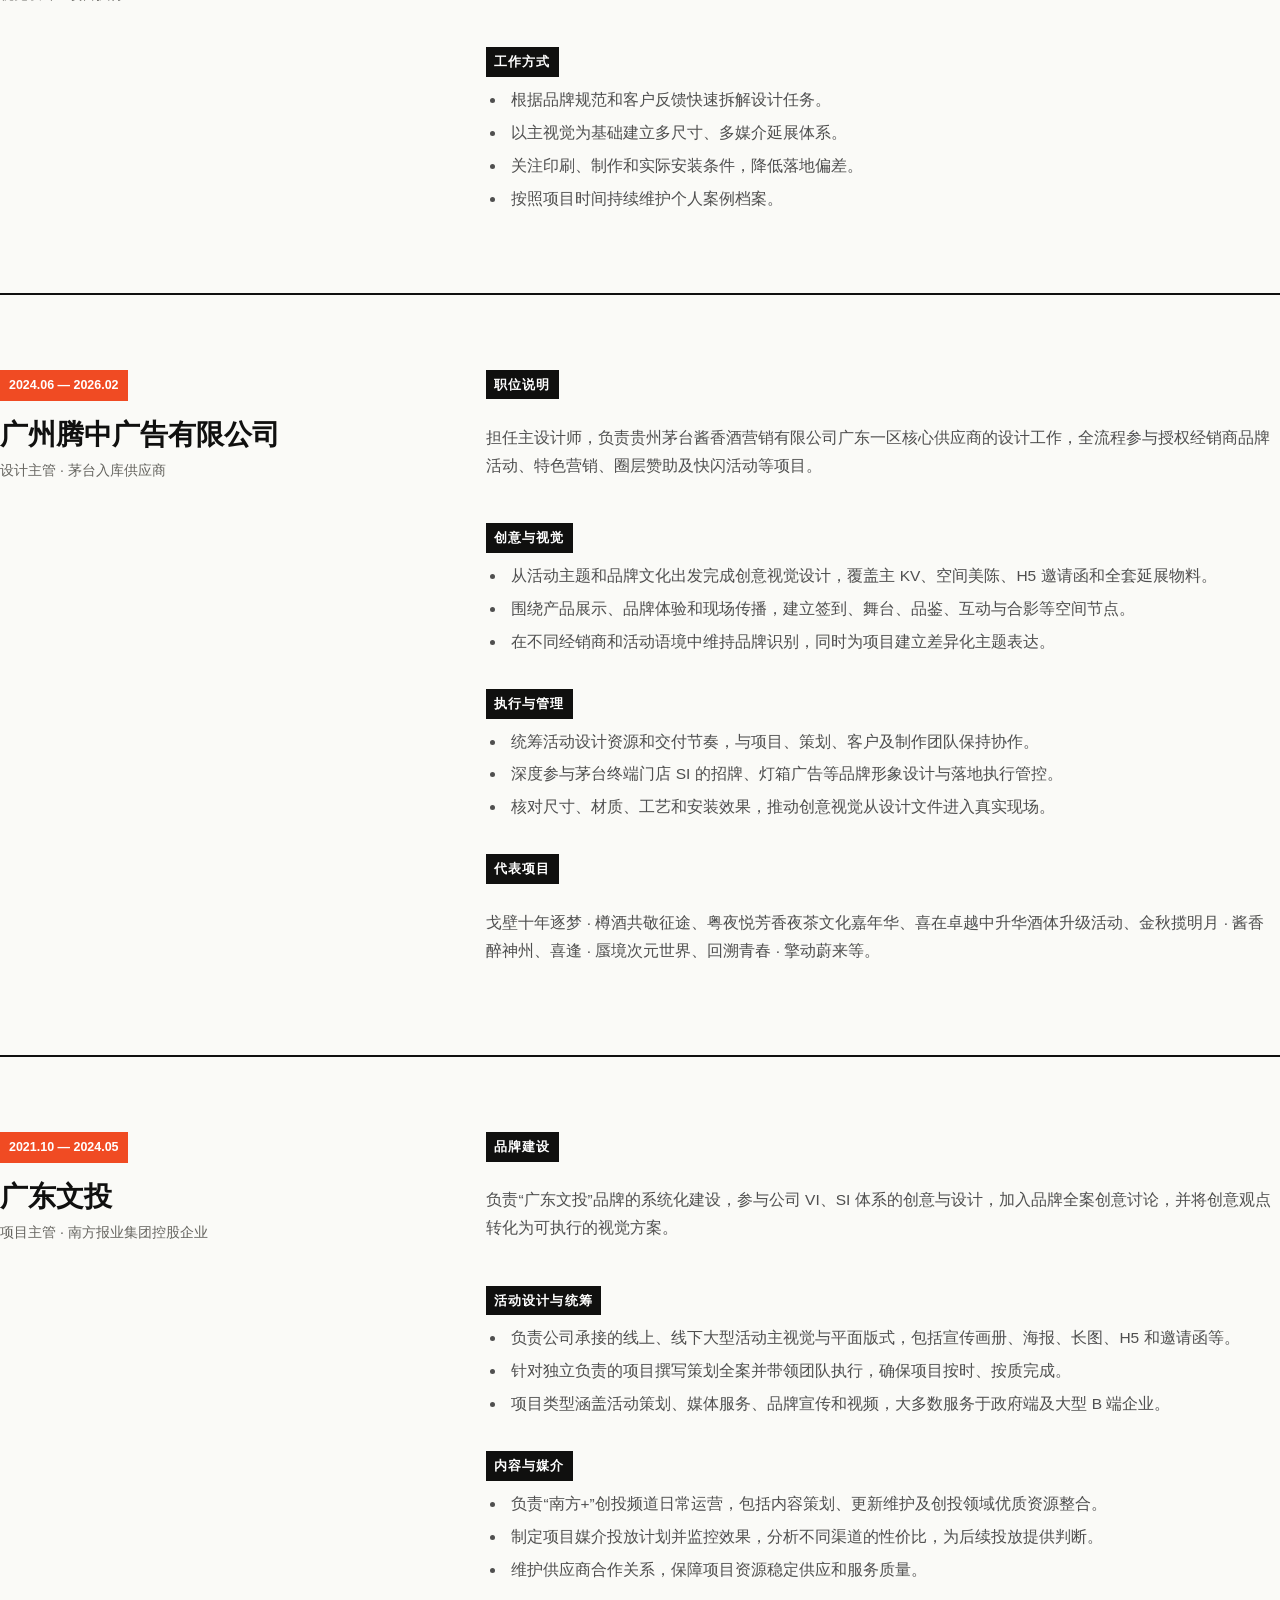
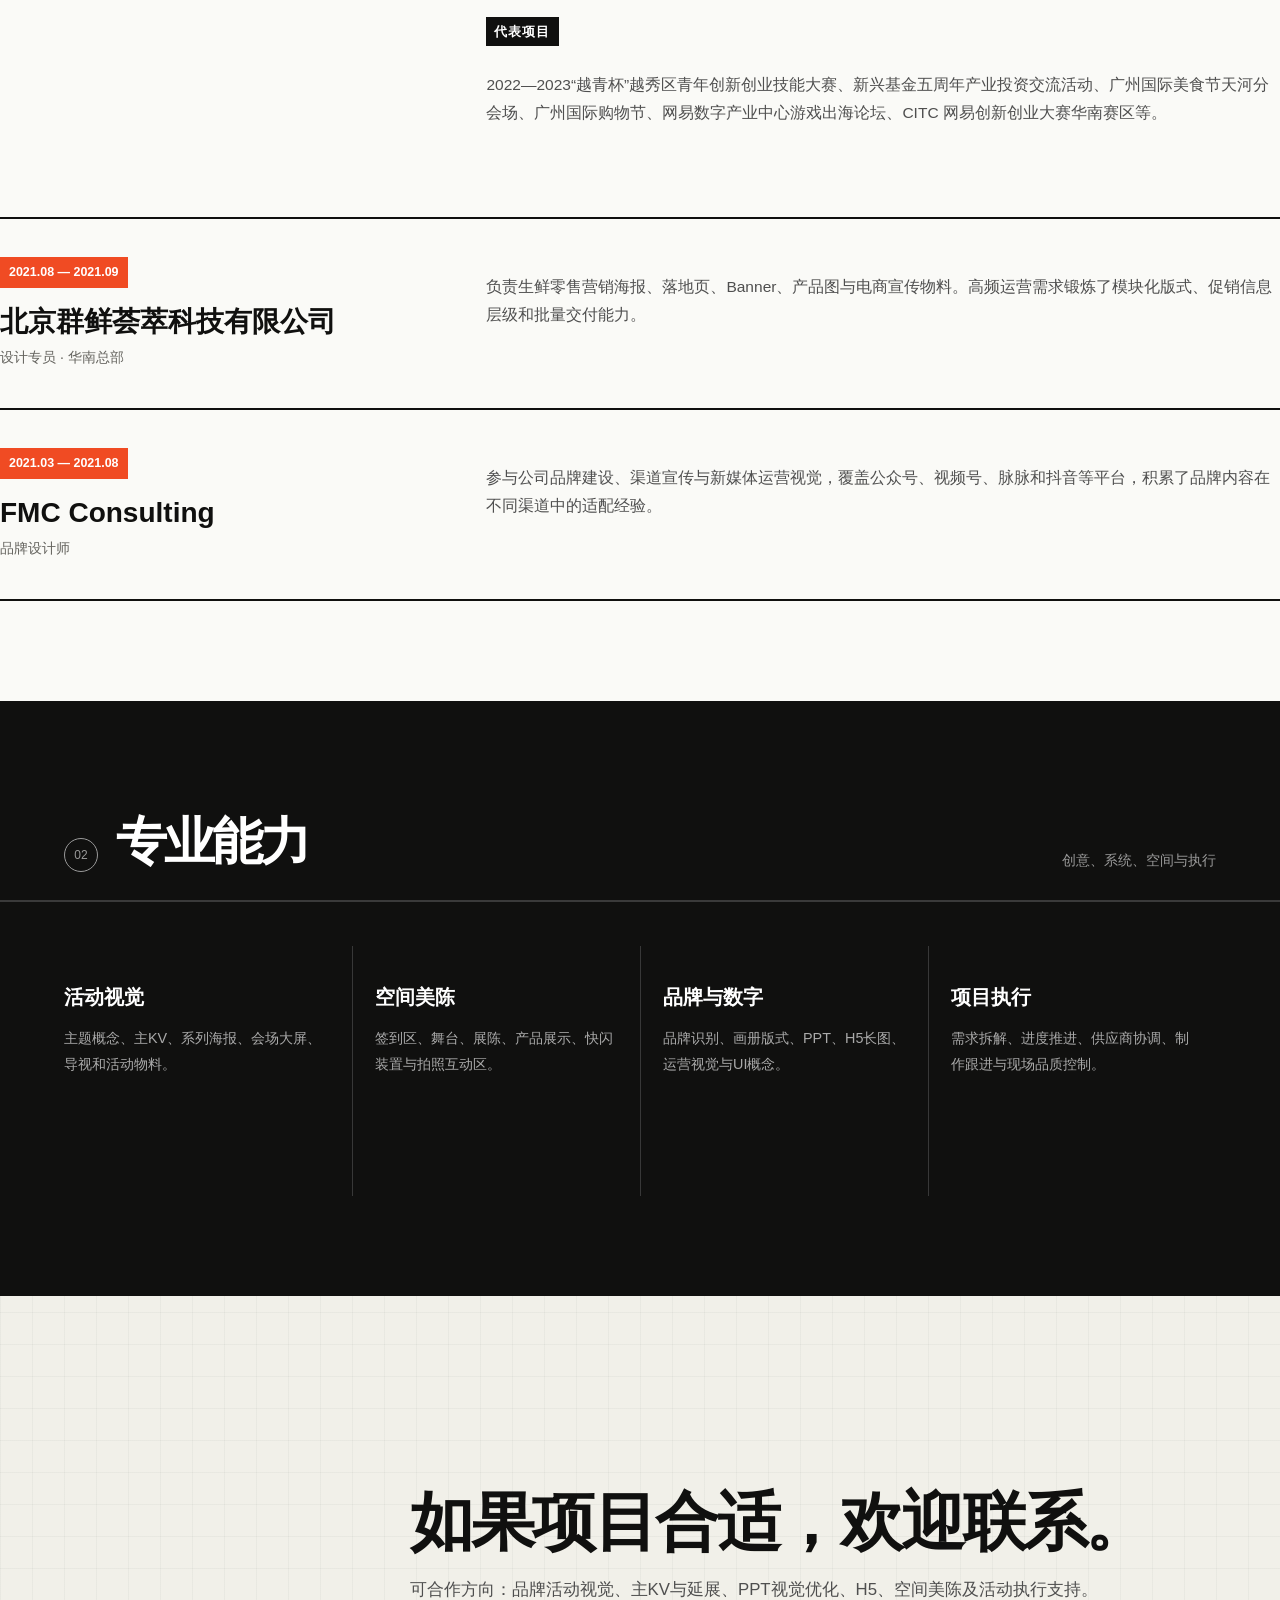
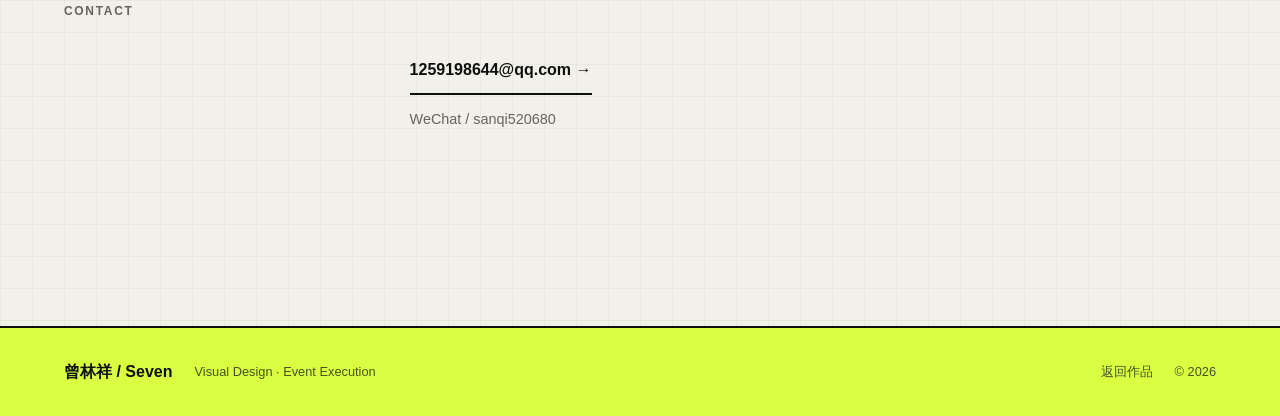
==== commit ad882341: "Redesign portfolio with UI UX Pro Max system" ====
--- a/about.html
+++ b/about.html
@@ -1,5 +1,5 @@
 <!doctype html><html lang="zh-CN"><head><meta charset="utf-8"><meta name="viewport" content="width=device-width,initial-scale=1"><title>关于与履历 — 曾林祥 Seven</title><meta name="description" content="曾林祥的工作经历、项目职责、专业能力与联系方式。"><link rel="stylesheet" href="styles.css?v=20260911-4"></head><body><header class="site-header"><a class="logo" href="index.html"><b>SEVEN</b><span>曾林祥 · 视觉设计师</span></a><nav><a href="index.html">作品</a><a class="active" href="about.html">关于 / 履历</a><a href="mailto:1259198644@qq.com">联系</a></nav></header><main>
-<section class="about-intro"><p class="kicker">ABOUT / EXPERIENCE</p><div><h1>我负责视觉，<br>也参与项目发生的全过程。</h1><p>拥有 5 年创意设计经验，本科计算机类专业背景，职业方向集中在品牌设计、整合创新设计与活动执行。曾负责“广东文投”品牌的系统化建设，完成线上线下大型活动主视觉及延展物料，并独立统筹部分项目执行落地。</p><p>我的工作经历覆盖国企文化项目、政府端与大型 B 端活动、消费品牌营销和电商运营。既做过全案类电商页面、创意广告海报和品牌渠道宣传，也长期负责活动主 KV、美陈、H5 邀请函、现场物料与终端 SI。</p><p>近三年的国企工作经历让我形成了较严谨的项目视角：不仅关心画面是否成立，也会关注信息是否准确、流程是否清楚、供应商是否能制作、现场是否能按时完成。与此同时，我保持较强的自学能力，持续关注新的设计趋势与表达方式。</p></div></section>
+<section class="about-intro"><p class="kicker">ABOUT / EXPERIENCE</p><div><span class="about-index" aria-hidden="true">A—01</span><h1>我负责视觉，<br>也参与项目发生的全过程。</h1><p class="about-lead">拥有 5 年创意设计经验，本科计算机类专业背景，职业方向集中在品牌设计、整合创新设计与活动执行。曾负责“广东文投”品牌的系统化建设，完成线上线下大型活动主视觉及延展物料，并独立统筹部分项目执行落地。</p><p>我的工作经历覆盖国企文化项目、政府端与大型 B 端活动、消费品牌营销和电商运营。既做过全案类电商页面、创意广告海报和品牌渠道宣传，也长期负责活动主 KV、美陈、H5 邀请函、现场物料与终端 SI。</p><p>近三年的国企工作经历让我形成了较严谨的项目视角：不仅关心画面是否成立，也会关注信息是否准确、流程是否清楚、供应商是否能制作、现场是否能按时完成。与此同时，我保持较强的自学能力，持续关注新的设计趋势与表达方式。</p></div></section>
 <section class="profile-data"><div><b>姓名</b><p>曾林祥 / Seven</p></div><div><b>学历与专业</b><p>本科 · 计算机类</p></div><div><b>职业方向</b><p>品牌设计 · 整合创新设计</p></div><div><b>能力地图</b><p>视觉设计 · 平面设计 · 项目执行 · 活动统筹 · 团队协作</p></div></section>
 <section class="experience"><div class="section-title"><div><span>01</span><h2>工作经历</h2></div><p>职责、项目类型与阶段成长</p></div>
 <article class="job"><div class="job-meta"><time>2026 — NOW</time><h3>独立项目合作与作品更新</h3><p>视觉设计 / 项目执行</p></div><div class="job-body"><h4>当前工作</h4><p>持续参与金融、通信、政企与消费品牌的活动视觉和线下项目，工作覆盖主KV、PPT视觉、H5、活动物料和空间效果表现。根据项目公开权限，逐步整理为可对外展示的案例。</p><h4>工作方式</h4><ul><li>根据品牌规范和客户反馈快速拆解设计任务。</li><li>以主视觉为基础建立多尺寸、多媒介延展体系。</li><li>关注印刷、制作和实际安装条件，降低落地偏差。</li><li>按照项目时间持续维护个人案例档案。</li></ul></div></article>
@@ -8,4 +8,4 @@
 <article class="job compact"><div class="job-meta"><time>2021.08 — 2021.09</time><h3>北京群鲜荟萃科技有限公司</h3><p>设计专员 · 华南总部</p></div><div class="job-body"><p>负责生鲜零售营销海报、落地页、Banner、产品图与电商宣传物料。高频运营需求锻炼了模块化版式、促销信息层级和批量交付能力。</p></div></article>
 <article class="job compact"><div class="job-meta"><time>2021.03 — 2021.08</time><h3>FMC Consulting</h3><p>品牌设计师</p></div><div class="job-body"><p>参与公司品牌建设、渠道宣传与新媒体运营视觉，覆盖公众号、视频号、脉脉和抖音等平台，积累了品牌内容在不同渠道中的适配经验。</p></div></article></section>
 <section class="skills-section"><div class="section-title inverse"><div><span>02</span><h2>专业能力</h2></div><p>创意、系统、空间与执行</p></div><div class="skills-grid"><article><h3>活动视觉</h3><p>主题概念、主KV、系列海报、会场大屏、导视和活动物料。</p></article><article><h3>空间美陈</h3><p>签到区、舞台、展陈、产品展示、快闪装置与拍照互动区。</p></article><article><h3>品牌与数字</h3><p>品牌识别、画册版式、PPT、H5长图、运营视觉与UI概念。</p></article><article><h3>项目执行</h3><p>需求拆解、进度推进、供应商协调、制作跟进与现场品质控制。</p></article></div></section>
-<section class="contact-section"><p class="kicker">CONTACT</p><div><h2>如果项目合适，欢迎联系。</h2><p>可合作方向：品牌活动视觉、主KV与延展、PPT视觉优化、H5、空间美陈及活动执行支持。</p><a href="mailto:1259198644@qq.com">1259198644@qq.com →</a><span>WeChat / sanqi520680</span></div></section></main><footer><div><b>曾林祥 / Seven</b><span>Visual Design · Event Execution</span></div><div><a href="index.html">返回作品</a><span>© 2026</span></div></footer><script src="site.js?v=20260911-4"></script></body></html>
+<section class="contact-section"><p class="kicker">CONTACT</p><div><h2>如果项目合适，欢迎联系。</h2><p>可合作方向：品牌活动视觉、主KV与延展、PPT视觉优化、H5、空间美陈及活动执行支持。</p><a href="mailto:1259198644@qq.com">1259198644@qq.com →</a><span>WeChat / sanqi520680</span></div></section></main><footer><div><b>曾林祥 / Seven</b><span>Visual Design · Event Execution</span></div><div><a href="index.html">返回作品</a><span>© 2026</span></div></footer><script src="site.js?v=20260912-1"></script></body></html>
--- a/styles.css
+++ b/styles.css
@@ -15,3 +15,20 @@
 /* Capability atlas */
 .discipline-grid{max-width:var(--max);margin:auto;padding:30px var(--pad) 115px;display:grid;grid-template-columns:repeat(3,minmax(0,1fr));gap:14px}.discipline-grid article{min-height:245px;padding:28px;background:#fff;border:1px solid var(--line);display:flex;flex-direction:column;transition:background .3s ease,color .3s ease,transform .3s ease}.discipline-grid article:hover{background:var(--accent);color:#fff;transform:translateY(-5px)}.discipline-grid b{font-size:.72rem;color:var(--accent)}.discipline-grid article:hover b{color:#fff}.discipline-grid h3{font-size:1.45rem;letter-spacing:-.025em;margin:auto 0 14px}.discipline-grid p{font-size:.88rem;line-height:1.75;color:var(--muted);margin:0}.discipline-grid article:hover p{color:rgba(255,255,255,.78)}
 @media(max-width:850px){.discipline-grid{grid-template-columns:repeat(2,minmax(0,1fr))}}@media(max-width:560px){.discipline-grid{grid-template-columns:1fr;padding-bottom:75px}.discipline-grid article{min-height:210px}}
+
+/* UI/UX Pro Max — editorial brutalist system */
+@import url('https://fonts.googleapis.com/css2?family=Archivo:wght@400;500;600;700;800&family=Space+Grotesk:wght@400;500;600&display=swap');
+:root{--ink:#10100f;--muted:#65645f;--line:#c9c7bf;--paper:#f1f0e9;--white:#fafaf7;--accent:#f04b23;--acid:#d9ff43;--display:"Archivo","PingFang SC",sans-serif;--body:"Space Grotesk","PingFang SC",sans-serif}
+body{font-family:var(--body);font-size:16px;line-height:1.7;background-color:var(--paper);background-image:linear-gradient(rgba(16,16,15,.035) 1px,transparent 1px),linear-gradient(90deg,rgba(16,16,15,.035) 1px,transparent 1px);background-size:32px 32px}h1,h2,h3,.logo b,.project-info h3,.next-project b{font-family:var(--display)}a,button{outline-offset:4px}a:focus-visible,button:focus-visible,[role=button]:focus-visible{outline:3px solid var(--accent)}
+.site-header{height:82px;background:rgba(241,240,233,.9);border-bottom:2px solid var(--ink)}.logo b{font-size:1.18rem;font-weight:800;letter-spacing:-.04em}.logo b:after{content:"®";font-size:.48rem;vertical-align:top;margin-left:2px}.logo span{border-left:1px solid var(--ink);padding-left:14px;color:var(--ink)}nav{height:100%;align-items:center}nav a{position:relative;color:var(--ink);font-weight:600}nav a:after{content:"";position:absolute;left:0;right:100%;bottom:-8px;height:3px;background:var(--accent);transition:right .25s ease}nav a:hover:after,nav a.active:after{right:0}
+.intro{position:relative;max-width:none;min-height:calc(100svh - 82px);padding:clamp(70px,8vw,125px) var(--pad) 60px;grid-template-columns:minmax(0,1.35fr) minmax(260px,.55fr);gap:4vw;align-content:center;overflow:hidden;border-bottom:2px solid var(--ink)}.hero-copy{position:relative;z-index:2}.intro h1{font-size:clamp(4rem,9.2vw,10rem);font-weight:800;line-height:.83;letter-spacing:-.085em;text-transform:uppercase;margin:32px 0 0}.intro h1 span{display:inline-block;animation:heroLine .9s cubic-bezier(.16,1,.3,1) both}.intro h1 span:nth-child(2){animation-delay:.1s;color:transparent;-webkit-text-stroke:2px var(--ink)}@keyframes heroLine{from{opacity:0;transform:translateY(80px) rotate(2deg)}to{opacity:1;transform:none}}.hero-note{margin:34px 0 0;font:600 .75rem/1 var(--body);letter-spacing:.15em}.hero-number{position:absolute;right:-.03em;top:50%;transform:translateY(-52%);font:800 clamp(18rem,40vw,46rem)/.75 var(--display);letter-spacing:-.14em;color:var(--accent);opacity:.1;pointer-events:none}.intro-copy{position:relative;z-index:2;align-self:end;padding:26px;background:var(--acid);border:2px solid var(--ink);box-shadow:9px 9px 0 var(--ink);transform:rotate(-1deg)}.intro-copy>p{font-size:1.05rem;line-height:1.75}.intro-copy dl{border-width:2px}.intro-copy dl div{border-color:rgba(16,16,15,.3)}.intro-copy dt{color:var(--ink)}.scroll-cue{position:absolute;left:var(--pad);bottom:22px;font-size:.7rem;font-weight:700;letter-spacing:.11em}.scroll-cue i{display:inline-block;font-style:normal;margin-left:10px;animation:bob 1.4s ease-in-out infinite}@keyframes bob{50%{transform:translateY(5px)}}
+.marquee{overflow:hidden;background:var(--accent);color:#fff;border-bottom:2px solid var(--ink);padding:14px 0}.marquee>div{display:flex;width:max-content;gap:25px;align-items:center;animation:marquee 24s linear infinite}.marquee span{font:700 1rem/1 var(--display);letter-spacing:.05em}.marquee i{color:var(--acid);font-style:normal}@keyframes marquee{to{transform:translateX(-50%)}}.nowbar{border-bottom:2px solid var(--ink);background:var(--ink)}.nowbar b{color:var(--acid)}
+.marquee{position:relative}.marquee>button{position:absolute;right:12px;top:50%;transform:translateY(-50%);width:44px;height:44px;border:2px solid var(--ink);border-radius:50%;background:var(--acid);color:var(--ink);cursor:pointer;font-weight:800}.marquee.paused>div,.marquee:focus-within>div{animation-play-state:paused}.marquee>button:active{background:#fff}
+.section-title{padding-top:110px;border-bottom:2px solid var(--ink)}.section-title h2{font-size:clamp(2.25rem,4vw,4.4rem);font-weight:800;letter-spacing:-.06em}.section-title span{display:grid;place-items:center;width:34px;height:34px;border:1px solid currentColor;border-radius:50%;color:var(--ink)}.discipline-grid{gap:0;padding-top:0}.discipline-grid article{min-height:280px;border:0;border-right:1px solid var(--ink);border-bottom:1px solid var(--ink);background:rgba(250,250,247,.72);padding:30px}.discipline-grid article:nth-child(3n){border-right:0}.discipline-grid b{width:34px;height:34px;display:grid;place-items:center;border-radius:50%;background:var(--ink);color:#fff}.discipline-grid h3{font-size:1.6rem;font-weight:700}.discipline-grid article:hover{background:var(--acid);color:var(--ink);transform:none}.discipline-grid article:hover b{background:var(--accent);color:#fff}.discipline-grid article:hover p{color:var(--ink)}
+.work-section{background:var(--ink);color:#fff}.work-section .section-title{border-color:#41413e}.work-section .section-title span{color:var(--acid)}.work-section .section-title>p{color:#aaa}.filters{padding-top:28px;padding-bottom:34px}.filters button{min-height:44px;color:#fff;border-color:#696963;font-family:var(--body);font-weight:600}.filters button:hover,.filters .active{background:var(--acid);border-color:var(--acid);color:var(--ink)}.project-list{padding-bottom:140px}.project-card{border-top:0;padding-top:0}.project-visual{border:1px solid #4b4b48}.project-visual span{background:var(--acid);color:var(--ink);font-weight:700}.project-visual em{background:var(--accent);font-weight:700}.project-info{grid-template-columns:60px 1fr 35px;padding-top:22px}.project-info>div>p:first-child{color:var(--acid)}.project-info h3{font-size:clamp(1.6rem,2.3vw,2.6rem);font-weight:700;color:#fff}.project-info h4,.project-info .summary,.project-no,.project-info>i{color:#aaa}.project-info li{background:transparent;border-color:#50504d;color:#bbb}.project-card:nth-child(4n+1){transform:translateY(50px)}.project-card:nth-child(4n+2){transform:translateY(-15px)}
+.index-columns h3{font-family:var(--display);font-size:1.05rem;border-bottom:2px solid var(--ink)}.index-columns li{padding:11px 0;color:#353531}.index-columns li:before{content:"↳";color:var(--accent);margin-right:8px}.method{border-top:2px solid var(--ink)}.method-grid article{min-height:260px;padding-top:20px}.method-grid h3{font-family:var(--display);font-size:1.5rem}.method-grid span{color:var(--acid)}
+.profile-teaser{padding-top:140px;padding-bottom:140px}.profile-teaser>p{color:var(--accent)}.profile-teaser h2,.contact-section h2{font-size:clamp(2.7rem,5vw,5.8rem);font-weight:800;line-height:.98}.text-link,.contact-section a{min-height:44px;padding:10px 0;border-bottom:2px solid}footer{background:var(--acid);color:var(--ink);border-top:2px solid var(--ink)}footer span,footer a{opacity:.72}
+.about-intro{position:relative;min-height:82vh;padding-top:130px;padding-bottom:130px;border-bottom:2px solid var(--ink);grid-template-columns:.65fr 2.4fr}.about-index{display:block;font-size:.78rem;letter-spacing:.15em;color:var(--accent);margin-bottom:28px}.about-intro h1{font-size:clamp(3.7rem,7.5vw,8rem);font-weight:800;line-height:.9;letter-spacing:-.075em}.about-intro div>p{max-width:760px;margin-left:auto}.about-intro .about-lead{font-size:1.3rem;color:var(--ink);border-left:4px solid var(--accent);padding-left:24px}.profile-data{background:var(--acid);color:var(--ink);border-bottom:2px solid var(--ink)}.profile-data div{border-color:rgba(0,0,0,.25)}.experience{background:var(--white)}.job{position:relative;border-bottom:2px solid var(--ink);padding:75px 0}.job-meta{position:sticky;top:115px;height:max-content}.job-meta time{display:inline-block;background:var(--accent);color:#fff;padding:5px 9px;font-weight:700}.job-meta h3{font-family:var(--display);font-size:1.75rem}.job-body h4{display:inline-block;background:var(--ink);color:#fff;padding:4px 8px}.skills-section{border-top:2px solid var(--ink)}.skills-grid article{min-height:250px}.contact-section{min-height:70vh;align-items:center}
+.case-title{padding-top:110px}.case-title>p{color:var(--accent);font-weight:700}.case-title h1{font-size:clamp(3.5rem,8vw,8.5rem);font-weight:800;line-height:.88}.case-tags span,.deliverables span{border:1px solid var(--ink);background:var(--white)}.case-cover{border:2px solid var(--ink);box-shadow:12px 12px 0 var(--accent)}.case-layout{grid-template-columns:230px 1fr}.case-nav{border-top:2px solid var(--ink)}.case-nav a{min-height:44px}.content-section{border-bottom:2px solid var(--ink)}.content-section h2,.gallery-head h2,.review-section h2{font-size:clamp(2.5rem,4vw,4.5rem);font-weight:800}.source-context{border-left:8px solid var(--acid)}.gallery-section{background:var(--ink);color:#fff}.gallery-section .section-label,.gallery-head span,.case-gallery figcaption{color:#aaa}.case-gallery.editorial img{border:1px solid #4d4d49}.review-section{padding-top:140px;padding-bottom:140px}.next-project{background:var(--accent);border-top:2px solid var(--ink)}.next-project b{font-size:clamp(2rem,4vw,4.5rem)}.contact-drawer section{border-left:3px solid var(--acid)}.contact-row{min-height:72px}.contact-row button{min-width:64px;min-height:44px}.contact-close,.lightbox button{width:48px;height:48px}
+@media(max-width:850px){.intro{grid-template-columns:1fr;min-height:auto}.hero-number{font-size:62vw}.intro-copy{max-width:560px;margin-left:auto}.discipline-grid article:nth-child(3n){border-right:1px solid var(--ink)}.discipline-grid article:nth-child(2n){border-right:0}.project-card:nth-child(n){transform:none}.about-intro{grid-template-columns:1fr}.job-meta{position:static}}
+@media(max-width:560px){.site-header{height:68px}.intro{padding-top:75px;padding-bottom:80px}.intro h1{font-size:clamp(3.35rem,18vw,5rem);line-height:.88}.intro h1 span:nth-child(2){-webkit-text-stroke:1px var(--ink)}.intro-copy{padding:20px;box-shadow:6px 6px 0 var(--ink)}.scroll-cue{display:none}.section-title{padding-top:80px}.discipline-grid article,.discipline-grid article:nth-child(n){border-right:0}.project-info{grid-template-columns:44px 1fr 22px}.about-intro{padding-top:85px}.about-intro h1,.case-title h1{font-size:3.5rem}.case-cover{box-shadow:6px 6px 0 var(--accent)}.contact-drawer h2{font-size:2.5rem}}
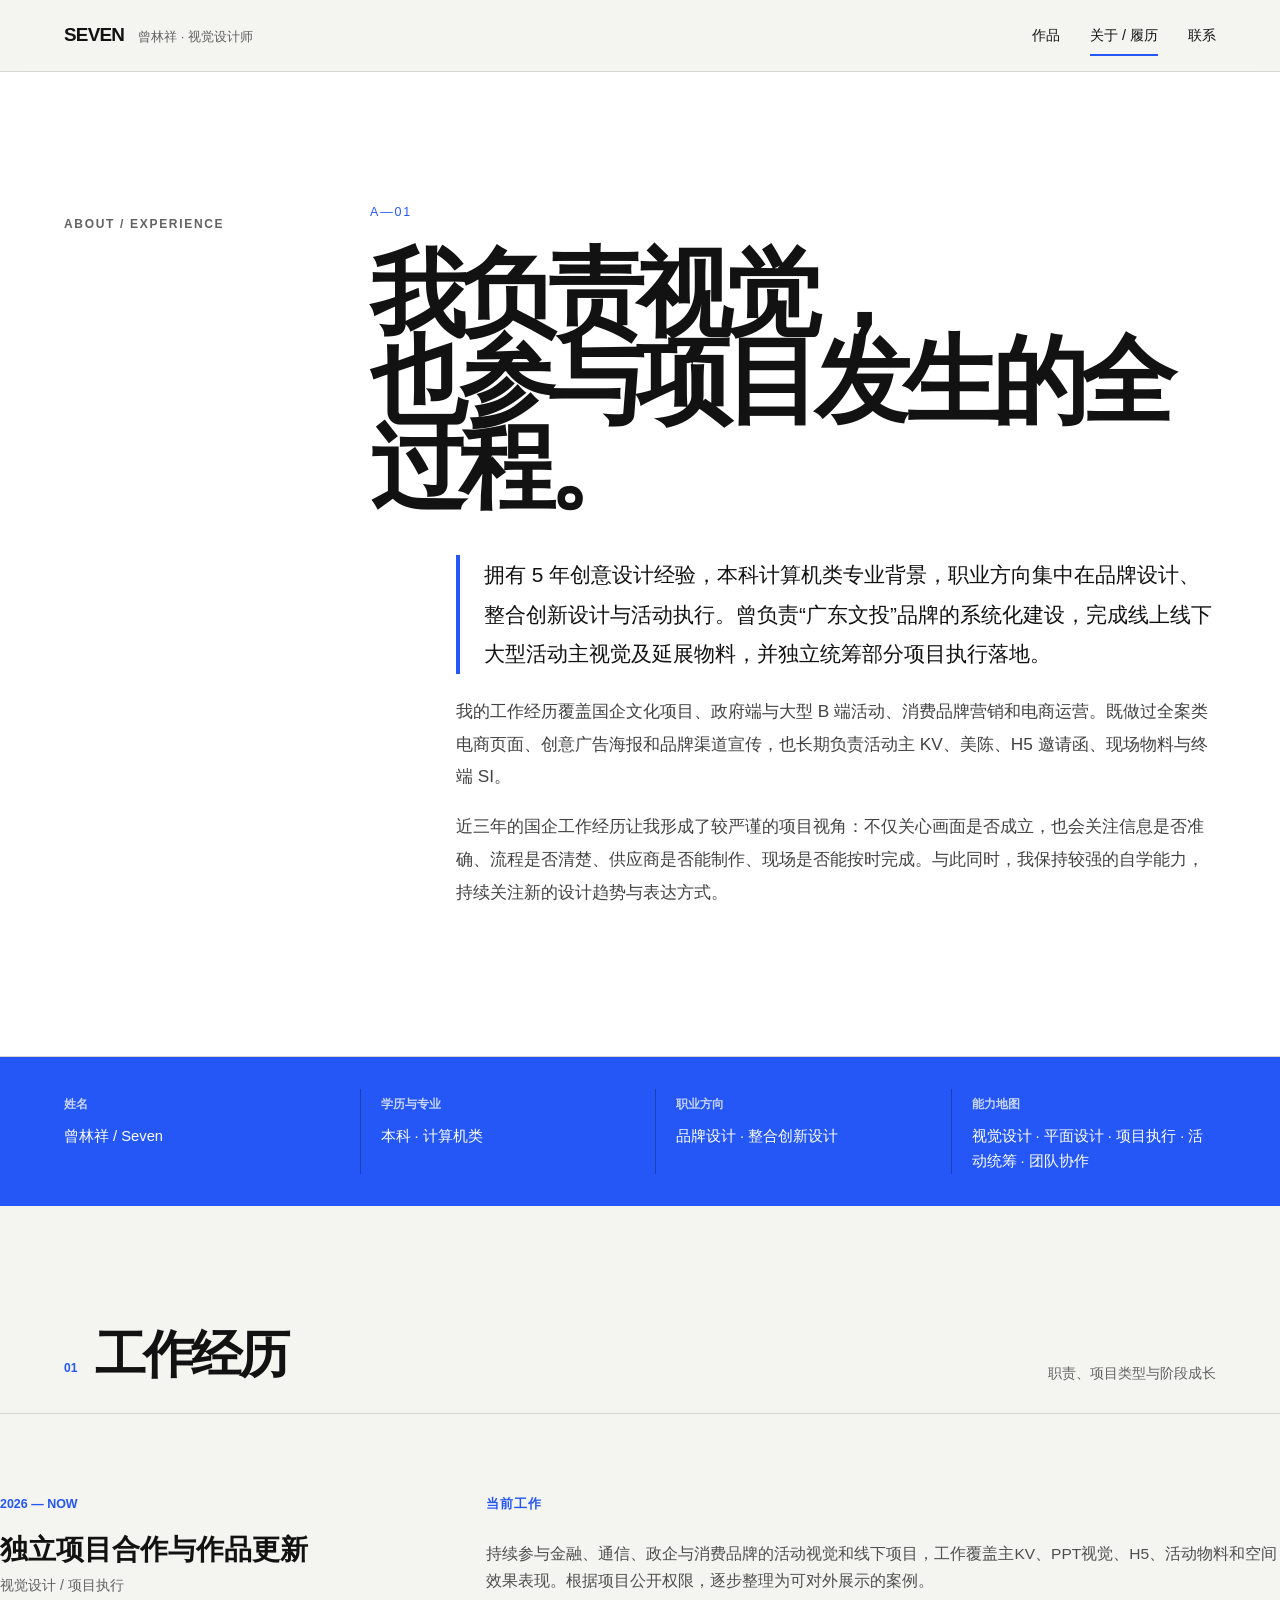
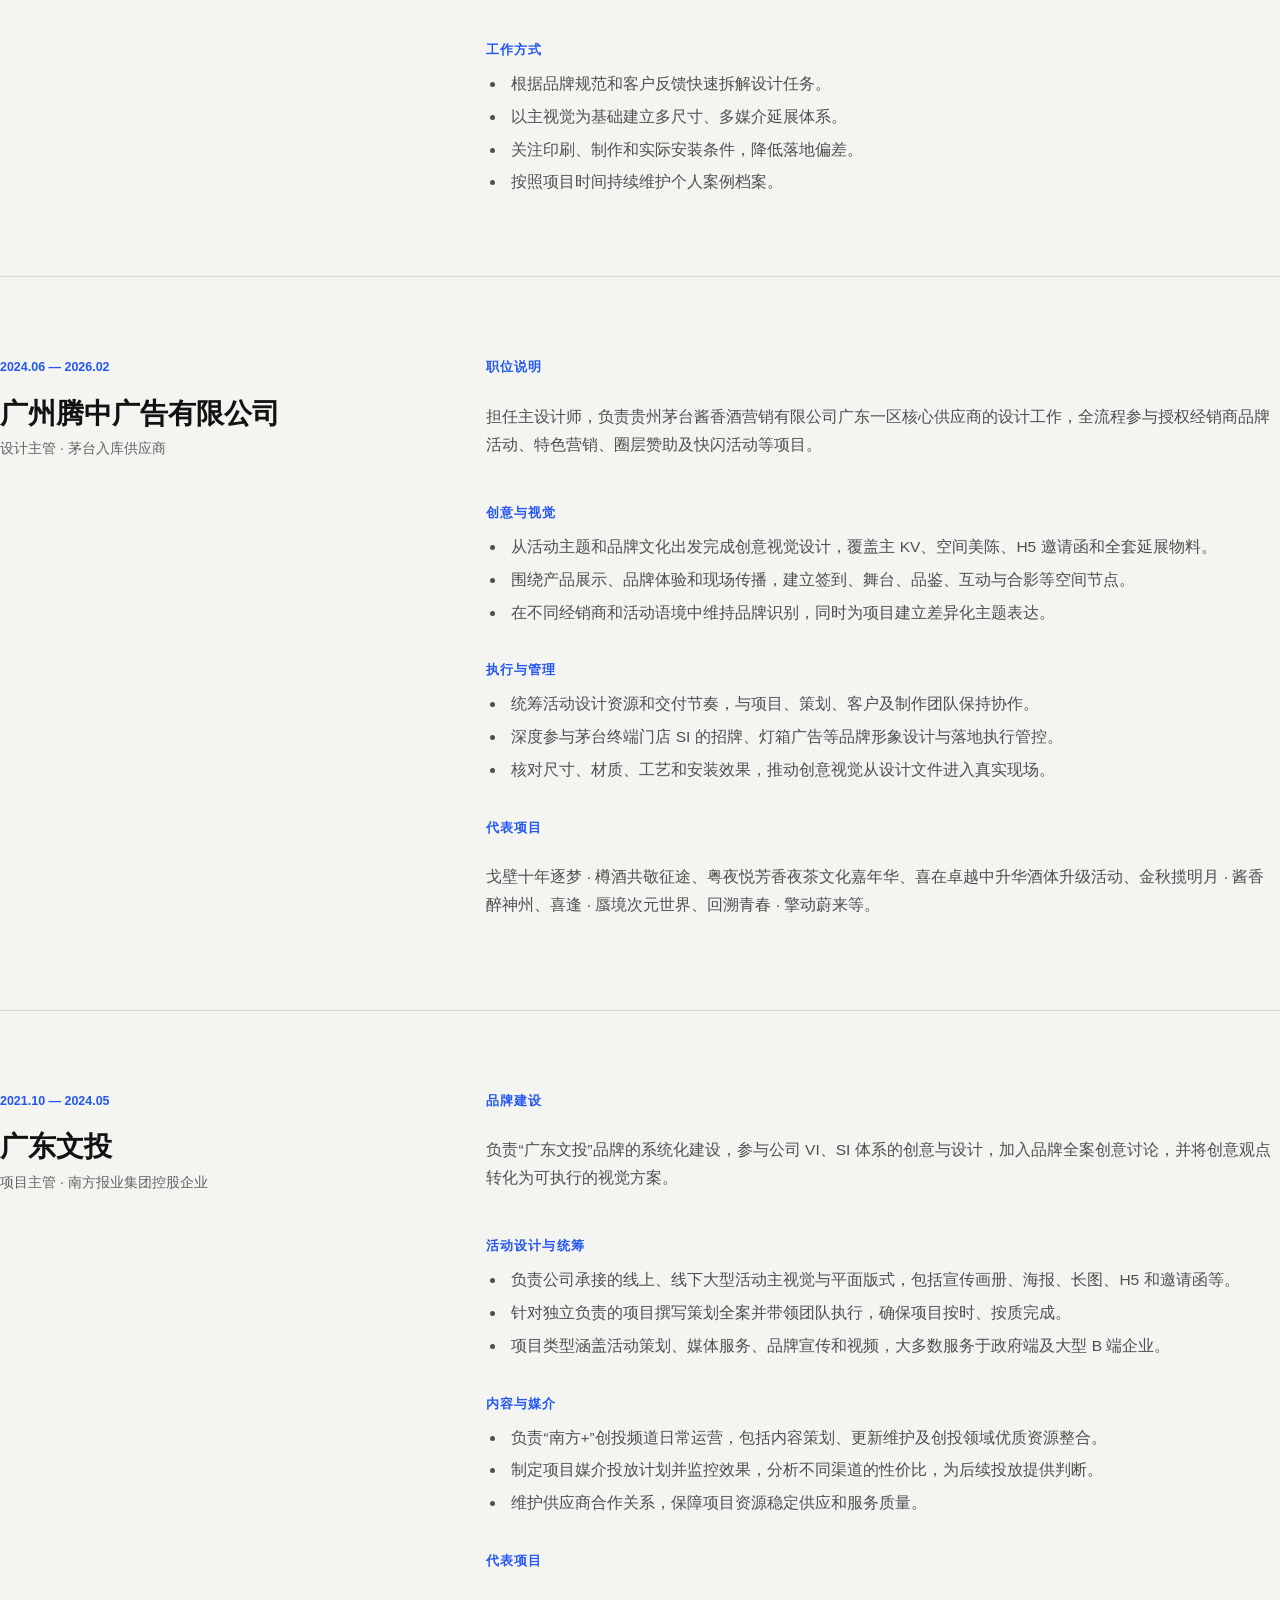
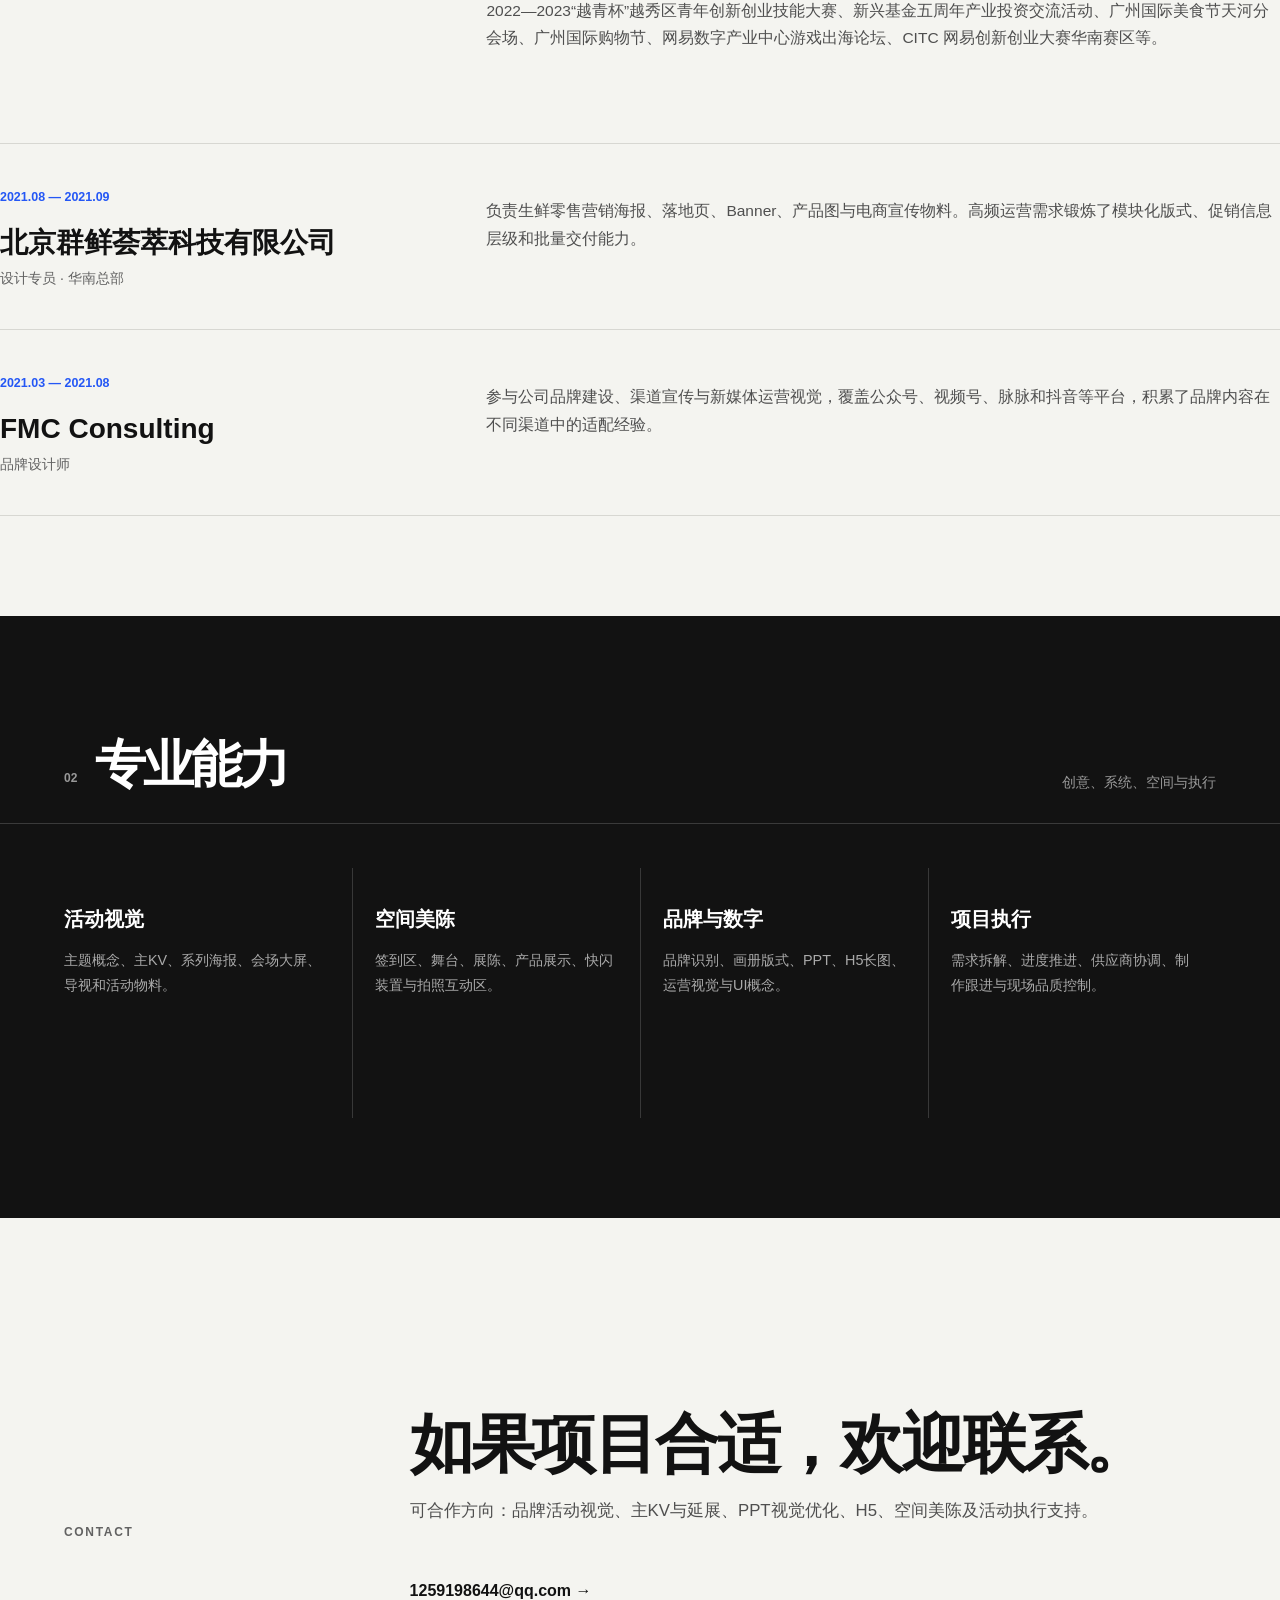
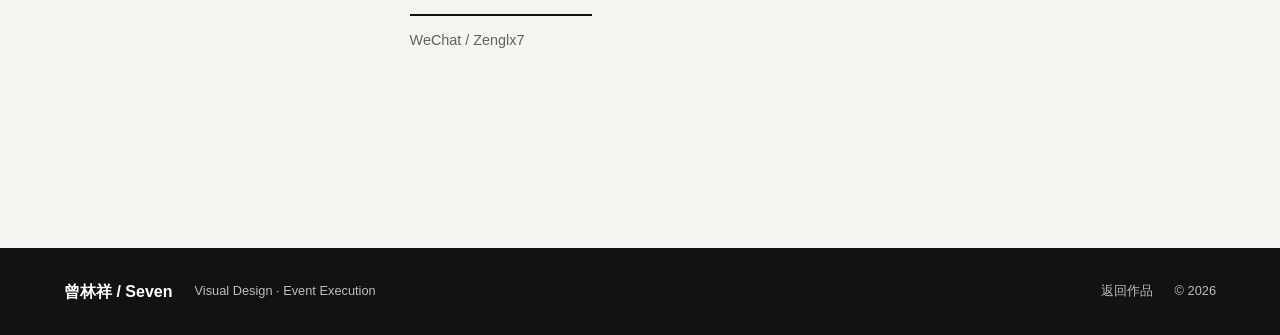
==== commit cbf3d110: "Rework portfolio into image-first editorial layout" ====
--- a/about.html
+++ b/about.html
@@ -8,4 +8,4 @@
 <article class="job compact"><div class="job-meta"><time>2021.08 — 2021.09</time><h3>北京群鲜荟萃科技有限公司</h3><p>设计专员 · 华南总部</p></div><div class="job-body"><p>负责生鲜零售营销海报、落地页、Banner、产品图与电商宣传物料。高频运营需求锻炼了模块化版式、促销信息层级和批量交付能力。</p></div></article>
 <article class="job compact"><div class="job-meta"><time>2021.03 — 2021.08</time><h3>FMC Consulting</h3><p>品牌设计师</p></div><div class="job-body"><p>参与公司品牌建设、渠道宣传与新媒体运营视觉，覆盖公众号、视频号、脉脉和抖音等平台，积累了品牌内容在不同渠道中的适配经验。</p></div></article></section>
 <section class="skills-section"><div class="section-title inverse"><div><span>02</span><h2>专业能力</h2></div><p>创意、系统、空间与执行</p></div><div class="skills-grid"><article><h3>活动视觉</h3><p>主题概念、主KV、系列海报、会场大屏、导视和活动物料。</p></article><article><h3>空间美陈</h3><p>签到区、舞台、展陈、产品展示、快闪装置与拍照互动区。</p></article><article><h3>品牌与数字</h3><p>品牌识别、画册版式、PPT、H5长图、运营视觉与UI概念。</p></article><article><h3>项目执行</h3><p>需求拆解、进度推进、供应商协调、制作跟进与现场品质控制。</p></article></div></section>
-<section class="contact-section"><p class="kicker">CONTACT</p><div><h2>如果项目合适，欢迎联系。</h2><p>可合作方向：品牌活动视觉、主KV与延展、PPT视觉优化、H5、空间美陈及活动执行支持。</p><a href="mailto:1259198644@qq.com">1259198644@qq.com →</a><span>WeChat / sanqi520680</span></div></section></main><footer><div><b>曾林祥 / Seven</b><span>Visual Design · Event Execution</span></div><div><a href="index.html">返回作品</a><span>© 2026</span></div></footer><script src="site.js?v=20260912-1"></script></body></html>
+<section class="contact-section"><p class="kicker">CONTACT</p><div><h2>如果项目合适，欢迎联系。</h2><p>可合作方向：品牌活动视觉、主KV与延展、PPT视觉优化、H5、空间美陈及活动执行支持。</p><a href="mailto:1259198644@qq.com">1259198644@qq.com →</a><span>WeChat / Zenglx7</span></div></section></main><footer><div><b>曾林祥 / Seven</b><span>Visual Design · Event Execution</span></div><div><a href="index.html">返回作品</a><span>© 2026</span></div></footer><script src="site.js?v=20260912-1"></script></body></html>
--- a/styles.css
+++ b/styles.css
@@ -32,3 +32,17 @@
 .case-title{padding-top:110px}.case-title>p{color:var(--accent);font-weight:700}.case-title h1{font-size:clamp(3.5rem,8vw,8.5rem);font-weight:800;line-height:.88}.case-tags span,.deliverables span{border:1px solid var(--ink);background:var(--white)}.case-cover{border:2px solid var(--ink);box-shadow:12px 12px 0 var(--accent)}.case-layout{grid-template-columns:230px 1fr}.case-nav{border-top:2px solid var(--ink)}.case-nav a{min-height:44px}.content-section{border-bottom:2px solid var(--ink)}.content-section h2,.gallery-head h2,.review-section h2{font-size:clamp(2.5rem,4vw,4.5rem);font-weight:800}.source-context{border-left:8px solid var(--acid)}.gallery-section{background:var(--ink);color:#fff}.gallery-section .section-label,.gallery-head span,.case-gallery figcaption{color:#aaa}.case-gallery.editorial img{border:1px solid #4d4d49}.review-section{padding-top:140px;padding-bottom:140px}.next-project{background:var(--accent);border-top:2px solid var(--ink)}.next-project b{font-size:clamp(2rem,4vw,4.5rem)}.contact-drawer section{border-left:3px solid var(--acid)}.contact-row{min-height:72px}.contact-row button{min-width:64px;min-height:44px}.contact-close,.lightbox button{width:48px;height:48px}
 @media(max-width:850px){.intro{grid-template-columns:1fr;min-height:auto}.hero-number{font-size:62vw}.intro-copy{max-width:560px;margin-left:auto}.discipline-grid article:nth-child(3n){border-right:1px solid var(--ink)}.discipline-grid article:nth-child(2n){border-right:0}.project-card:nth-child(n){transform:none}.about-intro{grid-template-columns:1fr}.job-meta{position:static}}
 @media(max-width:560px){.site-header{height:68px}.intro{padding-top:75px;padding-bottom:80px}.intro h1{font-size:clamp(3.35rem,18vw,5rem);line-height:.88}.intro h1 span:nth-child(2){-webkit-text-stroke:1px var(--ink)}.intro-copy{padding:20px;box-shadow:6px 6px 0 var(--ink)}.scroll-cue{display:none}.section-title{padding-top:80px}.discipline-grid article,.discipline-grid article:nth-child(n){border-right:0}.project-info{grid-template-columns:44px 1fr 22px}.about-intro{padding-top:85px}.about-intro h1,.case-title h1{font-size:3.5rem}.case-cover{box-shadow:6px 6px 0 var(--accent)}.contact-drawer h2{font-size:2.5rem}}
+
+/* V3 — image-first Swiss editorial, informed by open-source portfolio patterns */
+:root{--ink:#121212;--muted:#626262;--line:#d7d7d2;--paper:#f4f4f0;--white:#fff;--accent:#2457f5;--acid:#2457f5;--max:1520px}
+body{background:var(--paper);background-image:none;color:var(--ink)}::selection{background:var(--accent);color:#fff}.site-header{height:72px;border-bottom:1px solid var(--line);background:rgba(244,244,240,.94)}.logo b:after{display:none}.logo span{border-left:0;padding-left:0;color:var(--muted)}nav a{font-weight:500}nav a:after{height:2px;background:var(--accent)}
+.intro{min-height:86svh;border-bottom:1px solid var(--line);grid-template-columns:minmax(0,1.5fr) minmax(300px,.5fr);padding-top:90px}.intro h1{font-size:clamp(4.5rem,9.6vw,10.5rem);font-weight:600;line-height:.86;letter-spacing:-.075em}.intro h1 span:nth-child(2){color:var(--ink);-webkit-text-stroke:0}.hero-number{font-size:clamp(18rem,37vw,42rem);color:transparent;-webkit-text-stroke:1px #d5d5cf;opacity:1}.hero-note{color:var(--muted)}.intro-copy{background:rgba(255,255,255,.92);border:1px solid var(--line);box-shadow:none;transform:none;padding:30px}.intro-copy>p{font-size:1.1rem}.scroll-cue{color:var(--muted)}
+.marquee{background:var(--ink);border:0;padding:15px 0}.marquee i{color:#fff}.marquee>button{border:1px solid #777;background:var(--ink);color:#fff}.nowbar{background:var(--accent);border:0}.nowbar b{color:#fff}.nowbar p{color:rgba(255,255,255,.8)}
+.portfolio-overview{max-width:var(--max);margin:auto;padding:140px var(--pad);display:grid;grid-template-columns:1.45fr .75fr;gap:10vw;border-bottom:1px solid var(--line)}.overview-statement h2{font:600 clamp(2.7rem,5.1vw,5.8rem)/1.03 var(--display);letter-spacing:-.055em;margin:24px 0 36px}.overview-statement>p:last-child{max-width:720px;color:var(--muted);font-size:1.05rem}.overview-metrics{display:grid;grid-template-columns:repeat(2,1fr);align-content:end}.overview-metrics article{min-height:150px;border-top:1px solid var(--ink);padding:18px 10px 20px 0;display:flex;flex-direction:column;justify-content:space-between}.overview-metrics article:nth-child(odd){margin-right:20px}.overview-metrics b{font:500 clamp(2.5rem,4vw,4.8rem)/1 var(--display);letter-spacing:-.06em}.overview-metrics span{font-size:.8rem;color:var(--muted)}
+.section-title{padding-top:120px;border-bottom:1px solid var(--line)}.section-title h2{font-weight:600}.section-title span{border:0;width:auto;height:auto;border-radius:0;color:var(--accent);font-weight:600}.discipline-grid{gap:14px;padding-top:30px}.discipline-grid article,.discipline-grid article:nth-child(n){min-height:250px;border:1px solid var(--line);background:#fff}.discipline-grid b{background:transparent;color:var(--accent);display:block;width:auto;height:auto}.discipline-grid article:hover{background:var(--ink);color:#fff}.discipline-grid article:hover b{background:transparent;color:#fff}.discipline-grid article:hover p{color:#aaa}
+.work-section{background:#ededE8;color:var(--ink)}.work-section .section-title{border-color:#c8c8c2}.work-section .section-title span{color:var(--accent)}.work-section .section-title>p{color:var(--muted)}.filters button{color:var(--ink);border-color:#aaa}.filters button:hover,.filters .active{background:var(--ink);border-color:var(--ink);color:#fff}.project-list{gap:95px 26px;padding-top:30px}.project-card:nth-child(n){transform:none}.project-card:nth-child(4n+1){grid-column:span 8}.project-card:nth-child(4n+2){grid-column:span 4;padding-top:14vw}.project-card:nth-child(4n+3){grid-column:span 5}.project-card:nth-child(4n+4){grid-column:span 7;padding-top:7vw}.project-visual{border:0;background:#ddd}.project-card:nth-child(4n+1) .project-visual img{aspect-ratio:16/9}.project-card:nth-child(4n+2) .project-visual img{aspect-ratio:4/5}.project-card:nth-child(4n+3) .project-visual img{aspect-ratio:4/3}.project-card:nth-child(4n+4) .project-visual img{aspect-ratio:16/10}.project-visual span{background:var(--accent);color:#fff}.project-visual em{background:#fff;color:var(--ink)}.project-info{grid-template-columns:54px 1fr 28px}.project-info>div>p:first-child{color:var(--accent)}.project-info h3{color:var(--ink);font-weight:600}.project-info h4,.project-info .summary,.project-no,.project-info>i{color:var(--muted)}.project-info li{background:#fff;border-color:#d0d0cb;color:#555}
+.project-index{background:#fff}.method{background:var(--accent);border:0}.method .section-title{border-color:rgba(255,255,255,.35)}.method-grid article{border-color:rgba(255,255,255,.35)}.method-grid span{color:#fff}.method-grid p{color:rgba(255,255,255,.75)}footer{background:var(--ink);color:#fff;border:0}
+.about-intro{background:#fff;border-bottom:1px solid var(--line)}.about-intro h1{font-weight:600}.profile-data{background:var(--accent);color:#fff;border:0}.experience{background:var(--paper)}.job{border-bottom:1px solid var(--line)}.job-meta time{background:transparent;color:var(--accent);padding:0}.job-body h4{background:transparent;color:var(--accent);padding:0}.skills-section{background:var(--ink);border:0}
+.case-title h1{font-weight:600}.case-cover{border:0;box-shadow:none}.case-chapter-grid{max-width:850px;display:grid;grid-template-columns:repeat(3,1fr);gap:1px;background:var(--line);margin:-20px 0 90px}.case-chapter-grid article{background:#fff;padding:25px}.case-chapter-grid span{font-size:.72rem;color:var(--accent);font-weight:600}.case-chapter-grid p{font-size:.88rem;color:#494949;line-height:1.7;margin:35px 0 0}.thinking-notes{display:grid;grid-template-columns:repeat(3,1fr);gap:22px;margin-top:45px}.thinking-notes p{border-top:1px solid var(--ink);padding-top:15px;font-size:.9rem;color:var(--muted);line-height:1.7}.thinking-notes b{display:block;color:var(--ink);margin-bottom:8px}.gallery-section{background:#e9e9e4;color:var(--ink)}.gallery-section .section-label,.gallery-head span,.case-gallery figcaption{color:var(--muted)}.case-gallery.editorial img{border:0}.next-project{background:var(--accent)}.contact-drawer section{border-left:0;background:var(--accent)}
+@media(max-width:850px){.portfolio-overview{grid-template-columns:1fr;gap:55px}.project-card:nth-child(n){grid-column:auto;padding-top:0}.case-chapter-grid,.thinking-notes{grid-template-columns:1fr}.case-chapter-grid{gap:0}.case-chapter-grid article{border-bottom:1px solid var(--line)}}
+@media(max-width:560px){body{font-size:16px}.intro{min-height:auto}.intro h1{font-size:clamp(3.5rem,17vw,5rem)}.hero-number{opacity:.6}.portfolio-overview{padding-top:85px;padding-bottom:85px}.overview-statement h2{font-size:2.75rem}.overview-metrics{grid-template-columns:1fr 1fr}.discipline-grid{gap:8px}.project-list{gap:70px}.project-info h3{font-size:1.8rem}}
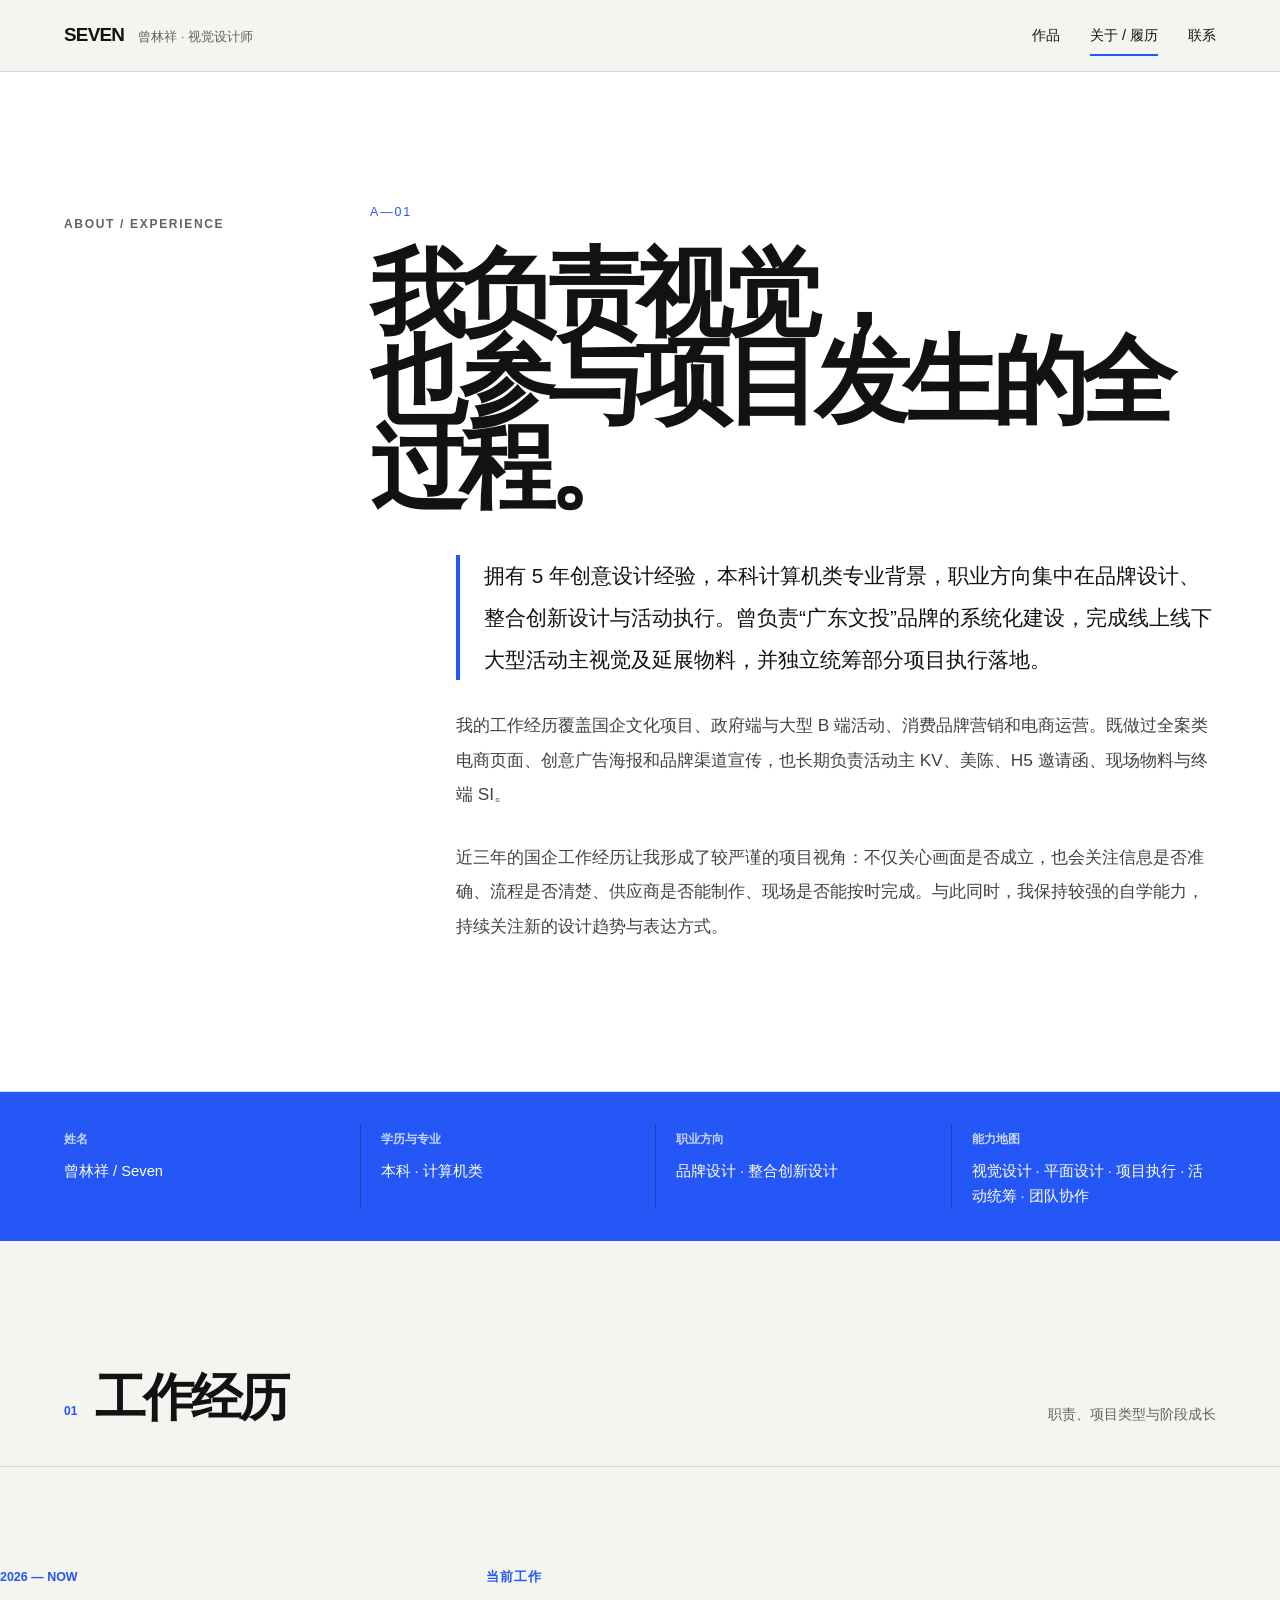
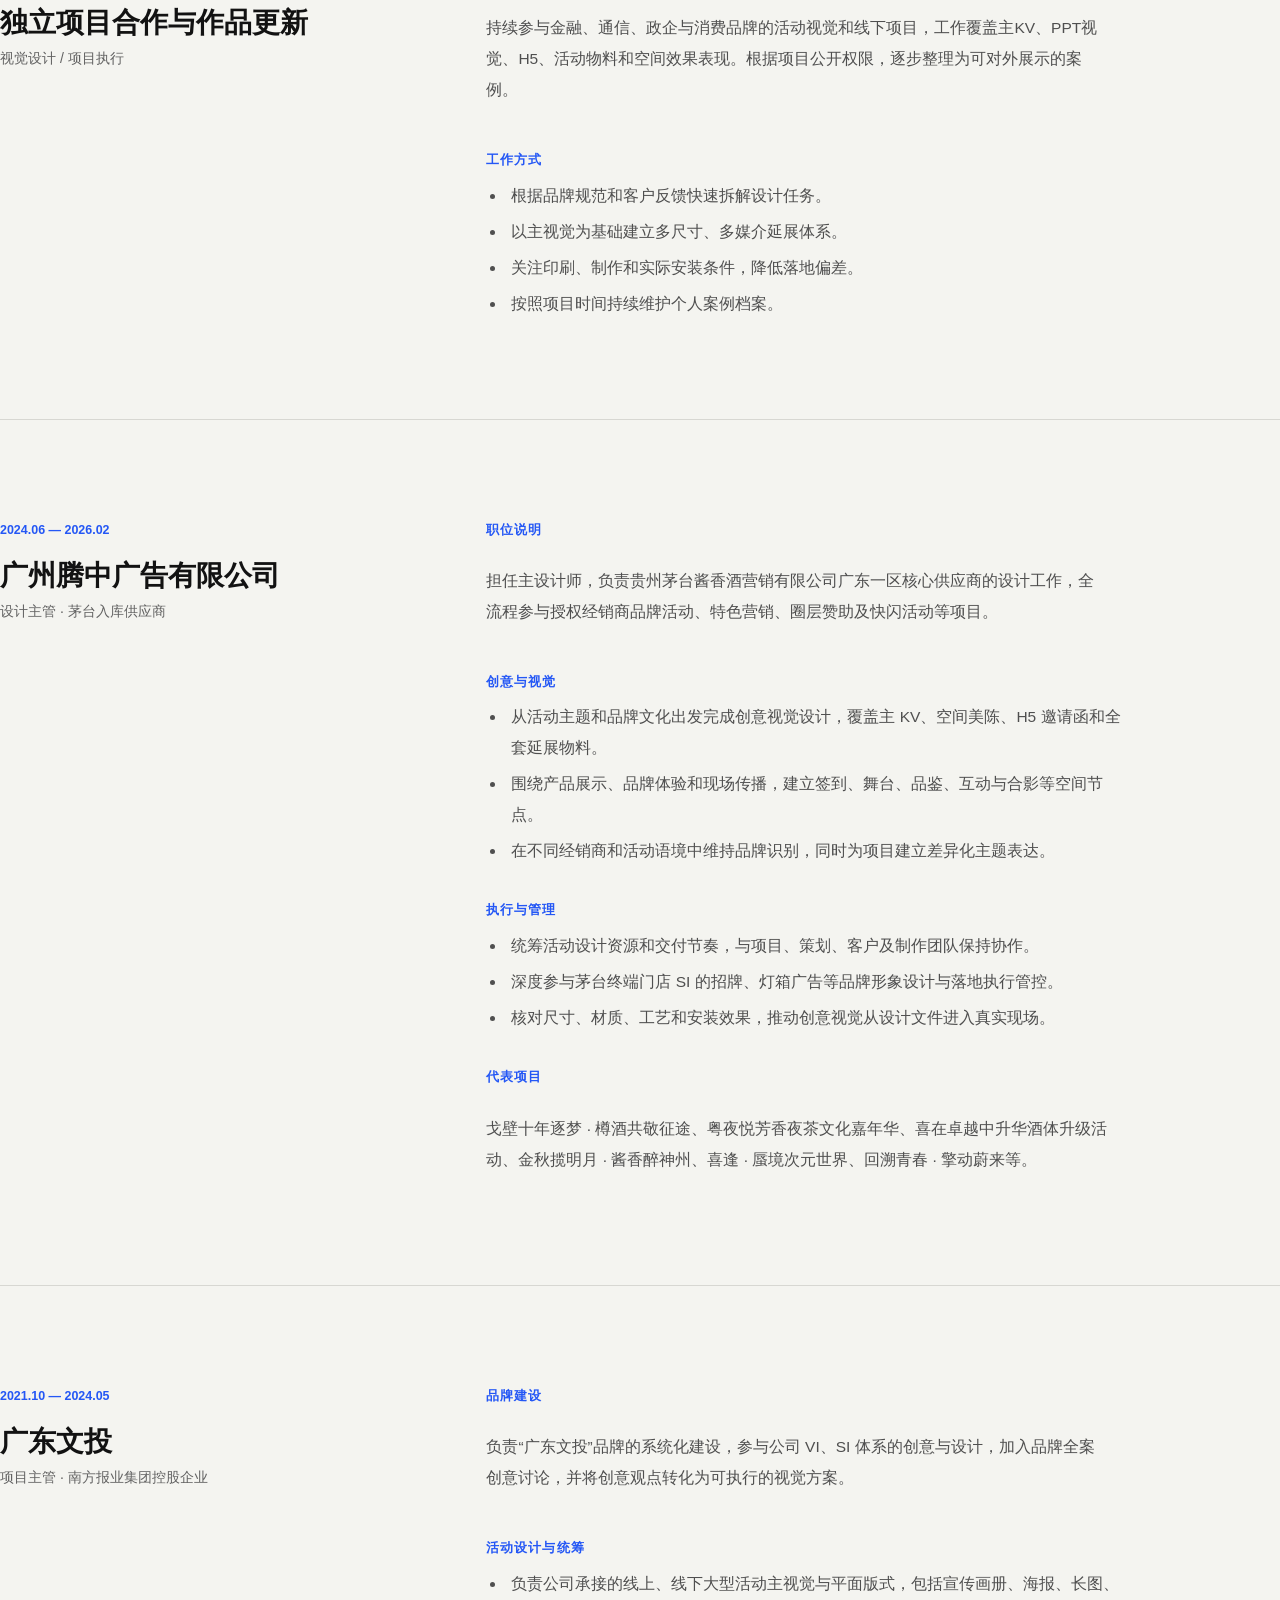
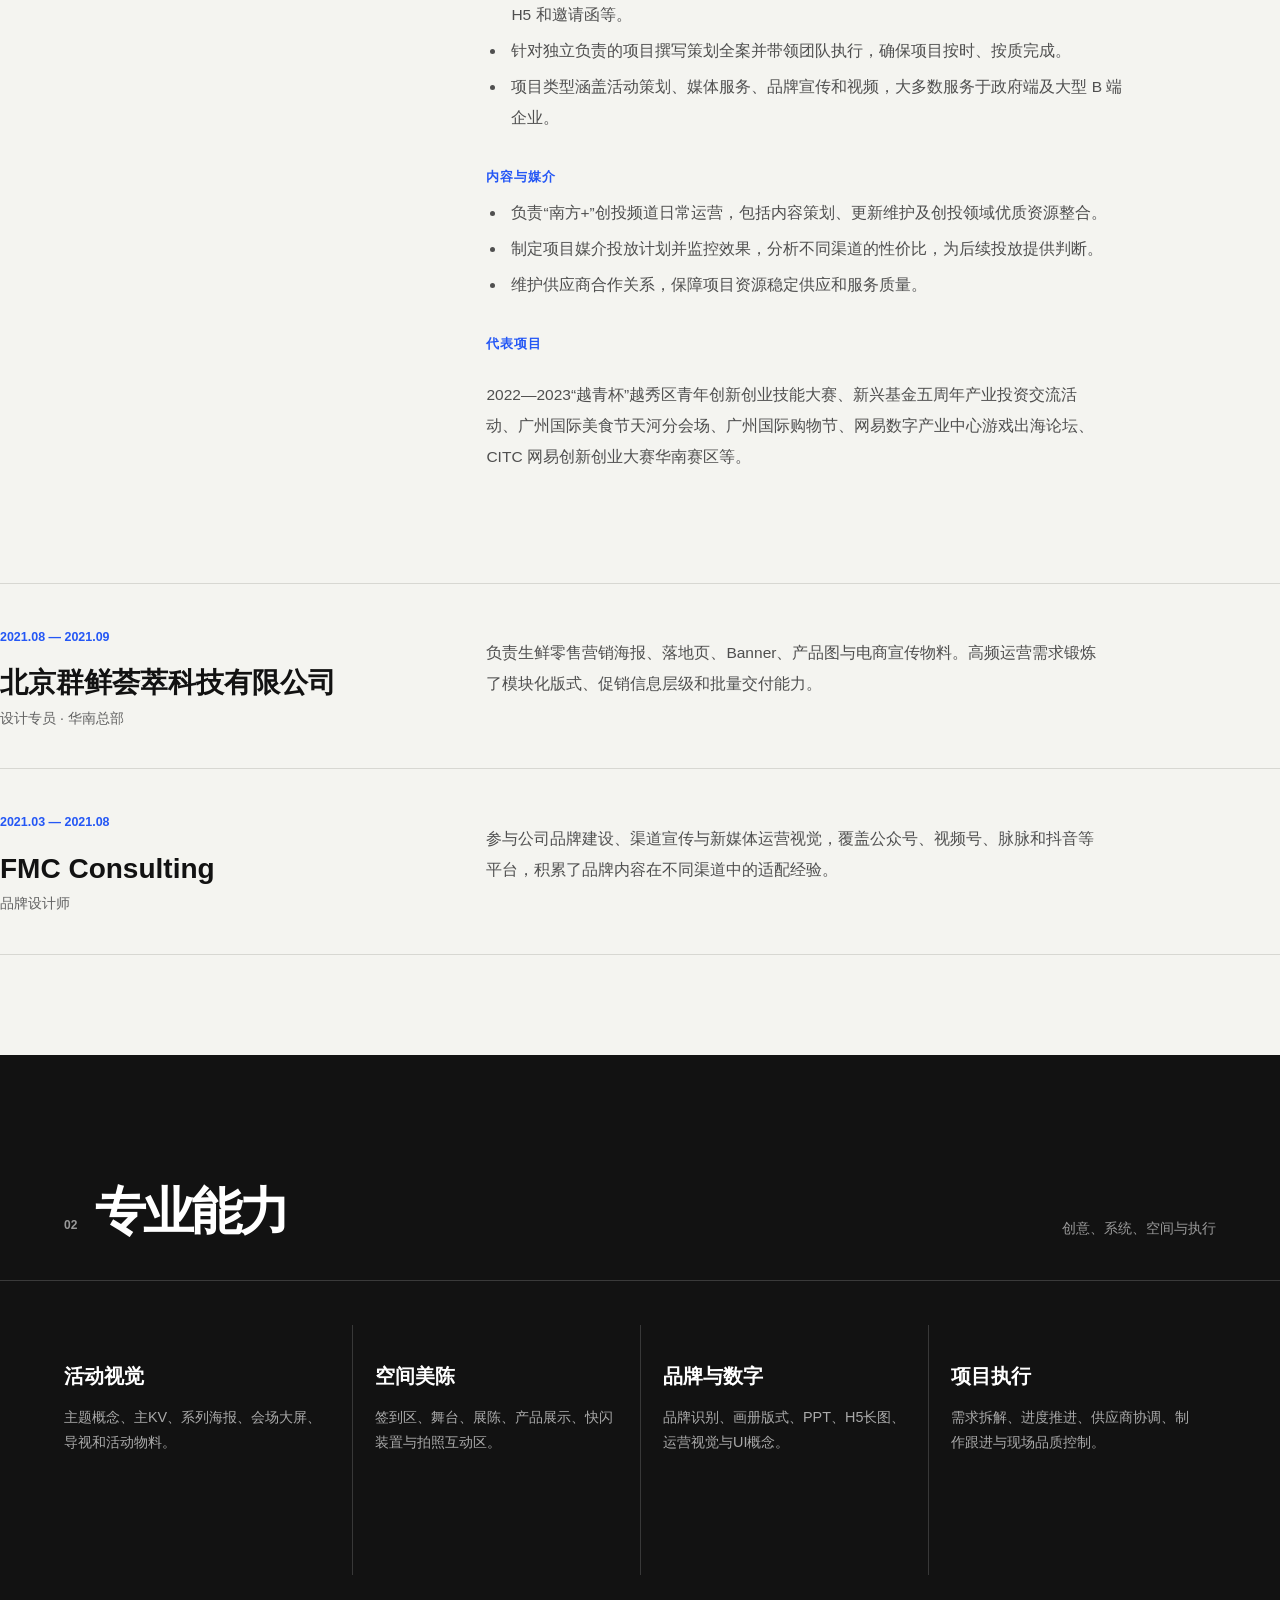
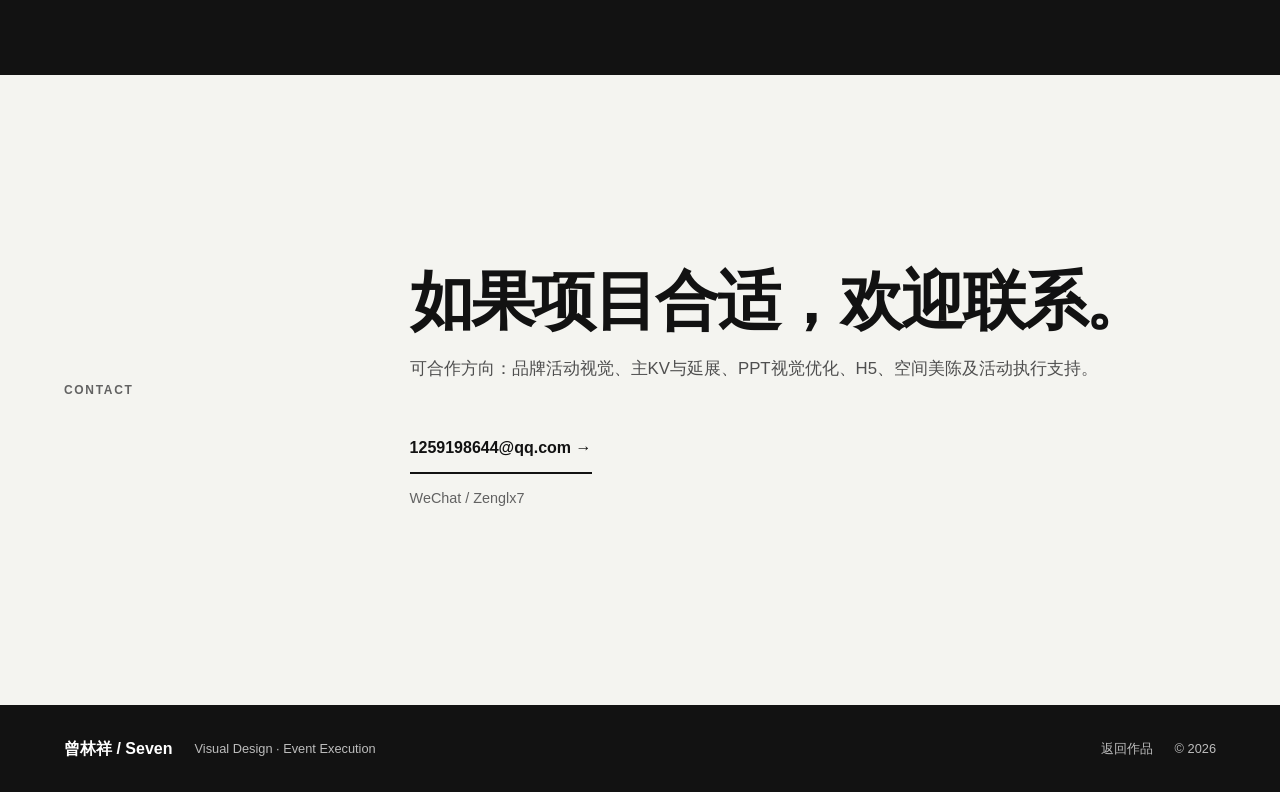
==== commit 66568302: "Add complete portfolio archive and spacious motion" ====
--- a/about.html
+++ b/about.html
@@ -8,4 +8,4 @@
 <article class="job compact"><div class="job-meta"><time>2021.08 — 2021.09</time><h3>北京群鲜荟萃科技有限公司</h3><p>设计专员 · 华南总部</p></div><div class="job-body"><p>负责生鲜零售营销海报、落地页、Banner、产品图与电商宣传物料。高频运营需求锻炼了模块化版式、促销信息层级和批量交付能力。</p></div></article>
 <article class="job compact"><div class="job-meta"><time>2021.03 — 2021.08</time><h3>FMC Consulting</h3><p>品牌设计师</p></div><div class="job-body"><p>参与公司品牌建设、渠道宣传与新媒体运营视觉，覆盖公众号、视频号、脉脉和抖音等平台，积累了品牌内容在不同渠道中的适配经验。</p></div></article></section>
 <section class="skills-section"><div class="section-title inverse"><div><span>02</span><h2>专业能力</h2></div><p>创意、系统、空间与执行</p></div><div class="skills-grid"><article><h3>活动视觉</h3><p>主题概念、主KV、系列海报、会场大屏、导视和活动物料。</p></article><article><h3>空间美陈</h3><p>签到区、舞台、展陈、产品展示、快闪装置与拍照互动区。</p></article><article><h3>品牌与数字</h3><p>品牌识别、画册版式、PPT、H5长图、运营视觉与UI概念。</p></article><article><h3>项目执行</h3><p>需求拆解、进度推进、供应商协调、制作跟进与现场品质控制。</p></article></div></section>
-<section class="contact-section"><p class="kicker">CONTACT</p><div><h2>如果项目合适，欢迎联系。</h2><p>可合作方向：品牌活动视觉、主KV与延展、PPT视觉优化、H5、空间美陈及活动执行支持。</p><a href="mailto:1259198644@qq.com">1259198644@qq.com →</a><span>WeChat / Zenglx7</span></div></section></main><footer><div><b>曾林祥 / Seven</b><span>Visual Design · Event Execution</span></div><div><a href="index.html">返回作品</a><span>© 2026</span></div></footer><script src="site.js?v=20260912-1"></script></body></html>
+<section class="contact-section"><p class="kicker">CONTACT</p><div><h2>如果项目合适，欢迎联系。</h2><p>可合作方向：品牌活动视觉、主KV与延展、PPT视觉优化、H5、空间美陈及活动执行支持。</p><a href="mailto:1259198644@qq.com">1259198644@qq.com →</a><span>WeChat / Zenglx7</span></div></section></main><footer><div><b>曾林祥 / Seven</b><span>Visual Design · Event Execution</span></div><div><a href="index.html">返回作品</a><span>© 2026</span></div></footer><script src="site.js?v=20260913-1"></script></body></html>
--- a/styles.css
+++ b/styles.css
@@ -46,3 +46,10 @@
 .case-title h1{font-weight:600}.case-cover{border:0;box-shadow:none}.case-chapter-grid{max-width:850px;display:grid;grid-template-columns:repeat(3,1fr);gap:1px;background:var(--line);margin:-20px 0 90px}.case-chapter-grid article{background:#fff;padding:25px}.case-chapter-grid span{font-size:.72rem;color:var(--accent);font-weight:600}.case-chapter-grid p{font-size:.88rem;color:#494949;line-height:1.7;margin:35px 0 0}.thinking-notes{display:grid;grid-template-columns:repeat(3,1fr);gap:22px;margin-top:45px}.thinking-notes p{border-top:1px solid var(--ink);padding-top:15px;font-size:.9rem;color:var(--muted);line-height:1.7}.thinking-notes b{display:block;color:var(--ink);margin-bottom:8px}.gallery-section{background:#e9e9e4;color:var(--ink)}.gallery-section .section-label,.gallery-head span,.case-gallery figcaption{color:var(--muted)}.case-gallery.editorial img{border:0}.next-project{background:var(--accent)}.contact-drawer section{border-left:0;background:var(--accent)}
 @media(max-width:850px){.portfolio-overview{grid-template-columns:1fr;gap:55px}.project-card:nth-child(n){grid-column:auto;padding-top:0}.case-chapter-grid,.thinking-notes{grid-template-columns:1fr}.case-chapter-grid{gap:0}.case-chapter-grid article{border-bottom:1px solid var(--line)}}
 @media(max-width:560px){body{font-size:16px}.intro{min-height:auto}.intro h1{font-size:clamp(3.5rem,17vw,5rem)}.hero-number{opacity:.6}.portfolio-overview{padding-top:85px;padding-bottom:85px}.overview-statement h2{font-size:2.75rem}.overview-metrics{grid-template-columns:1fr 1fr}.discipline-grid{gap:8px}.project-list{gap:70px}.project-info h3{font-size:1.8rem}}
+
+/* V4 — spacious archive and motion */
+:root{--section-space:clamp(96px,10vw,170px)}.section-title{padding-top:var(--section-space);padding-bottom:38px}.section-title>p{line-height:1.8;max-width:390px}.portfolio-overview{padding-top:var(--section-space);padding-bottom:var(--section-space)}.overview-statement>p:last-child{line-height:2}.discipline-grid{padding-bottom:var(--section-space);gap:22px}.discipline-grid article{padding:38px;min-height:290px}.discipline-grid p{line-height:1.9}.project-list{padding-bottom:var(--section-space);gap:clamp(100px,11vw,180px) 34px}.project-info .summary{max-width:620px;line-height:1.9;margin-top:22px}.project-info ul{margin-top:18px}.index-columns{padding-top:70px;padding-bottom:var(--section-space);gap:80px}.index-columns li{line-height:1.7;padding:14px 0}.method-grid{padding-top:70px;padding-bottom:var(--section-space);gap:32px}.method-grid p{line-height:1.9}.profile-teaser{padding-top:var(--section-space);padding-bottom:var(--section-space)}.about-intro div>p{line-height:2;margin-top:28px}.job{padding-top:95px;padding-bottom:95px}.job-body p,.job-body li{line-height:2}.content-section{padding-bottom:100px;margin-bottom:100px}.content-section>p:not(.section-label){line-height:2}.source-context p{line-height:2}.two-copy{gap:70px}.two-copy p{line-height:2}
+.full-archive{background:#111;color:#fff;padding-bottom:var(--section-space)}.full-archive .section-title{border-color:#383838}.full-archive .section-title span{color:#7da0ff}.full-archive .section-title>p{color:#aaa}.archive-toolbar{max-width:var(--max);margin:auto;padding:34px var(--pad) 65px;display:flex;align-items:center;justify-content:space-between;gap:30px}.archive-toolbar p{margin:0;color:#aaa}.archive-toolbar p b{font:500 2.8rem/1 var(--display);color:#fff;margin-right:8px}.archive-toolbar>div{display:flex;gap:8px;flex-wrap:wrap}.archive-toolbar button{min-height:44px;padding:9px 17px;border:1px solid #555;border-radius:999px;background:transparent;color:#bbb;cursor:pointer}.archive-toolbar button:hover,.archive-toolbar button.active{background:#fff;color:#111;border-color:#fff}.archive-grid{max-width:var(--max);margin:auto;padding:0 var(--pad);display:grid;grid-template-columns:repeat(12,minmax(0,1fr));gap:90px 28px;transition:opacity .18s ease,transform .18s ease}.archive-grid.switching{opacity:.2;transform:translateY(12px)}.archive-item{grid-column:span 4;margin:0}.archive-item:nth-child(6n+1),.archive-item:nth-child(6n+5){grid-column:span 7}.archive-item:nth-child(6n+2),.archive-item:nth-child(6n+6){grid-column:span 5}.archive-item img{aspect-ratio:16/9;object-fit:cover;background:#222;cursor:zoom-in;transition:transform .65s cubic-bezier(.16,1,.3,1),filter .3s ease}.archive-item:hover img{transform:scale(1.018);filter:brightness(.88)}.archive-item figcaption{display:flex;justify-content:space-between;padding-top:12px;border-top:1px solid #444;margin-top:12px;font-size:.72rem;letter-spacing:.06em;color:#888}.archive-item figcaption b{color:#ddd}.archive-item.reveal{transform:translateY(40px) scale(.985);transition:opacity .75s ease,transform .85s cubic-bezier(.16,1,.3,1)}
+.project-visual img{transition:transform .8s cubic-bezier(.16,1,.3,1),filter .35s ease}.project-card a:hover .project-visual img{transform:scale(1.025);filter:saturate(1.06)}.project-card.reveal:nth-child(even){transition-delay:.06s}.case-gallery figure.reveal:nth-child(3n+2){transition-delay:.07s}.case-gallery figure.reveal:nth-child(3n+3){transition-delay:.14s}.section-title h2{text-wrap:balance}.content-section p,.job-body p,.job-body li{max-width:72ch}
+@media(max-width:850px){.archive-grid{grid-template-columns:repeat(2,minmax(0,1fr));gap:70px 18px}.archive-item,.archive-item:nth-child(n){grid-column:auto}.archive-toolbar{align-items:flex-start;flex-direction:column}.index-columns{gap:55px}}
+@media(max-width:560px){:root{--section-space:82px}.section-title{padding-bottom:28px}.section-title h2{font-size:2.55rem}.discipline-grid article{padding:28px;min-height:240px}.archive-grid{grid-template-columns:1fr;gap:58px}.archive-toolbar{padding-bottom:45px}.project-info .summary{font-size:1rem}.job{padding-top:70px;padding-bottom:70px}.two-copy{gap:35px}}
